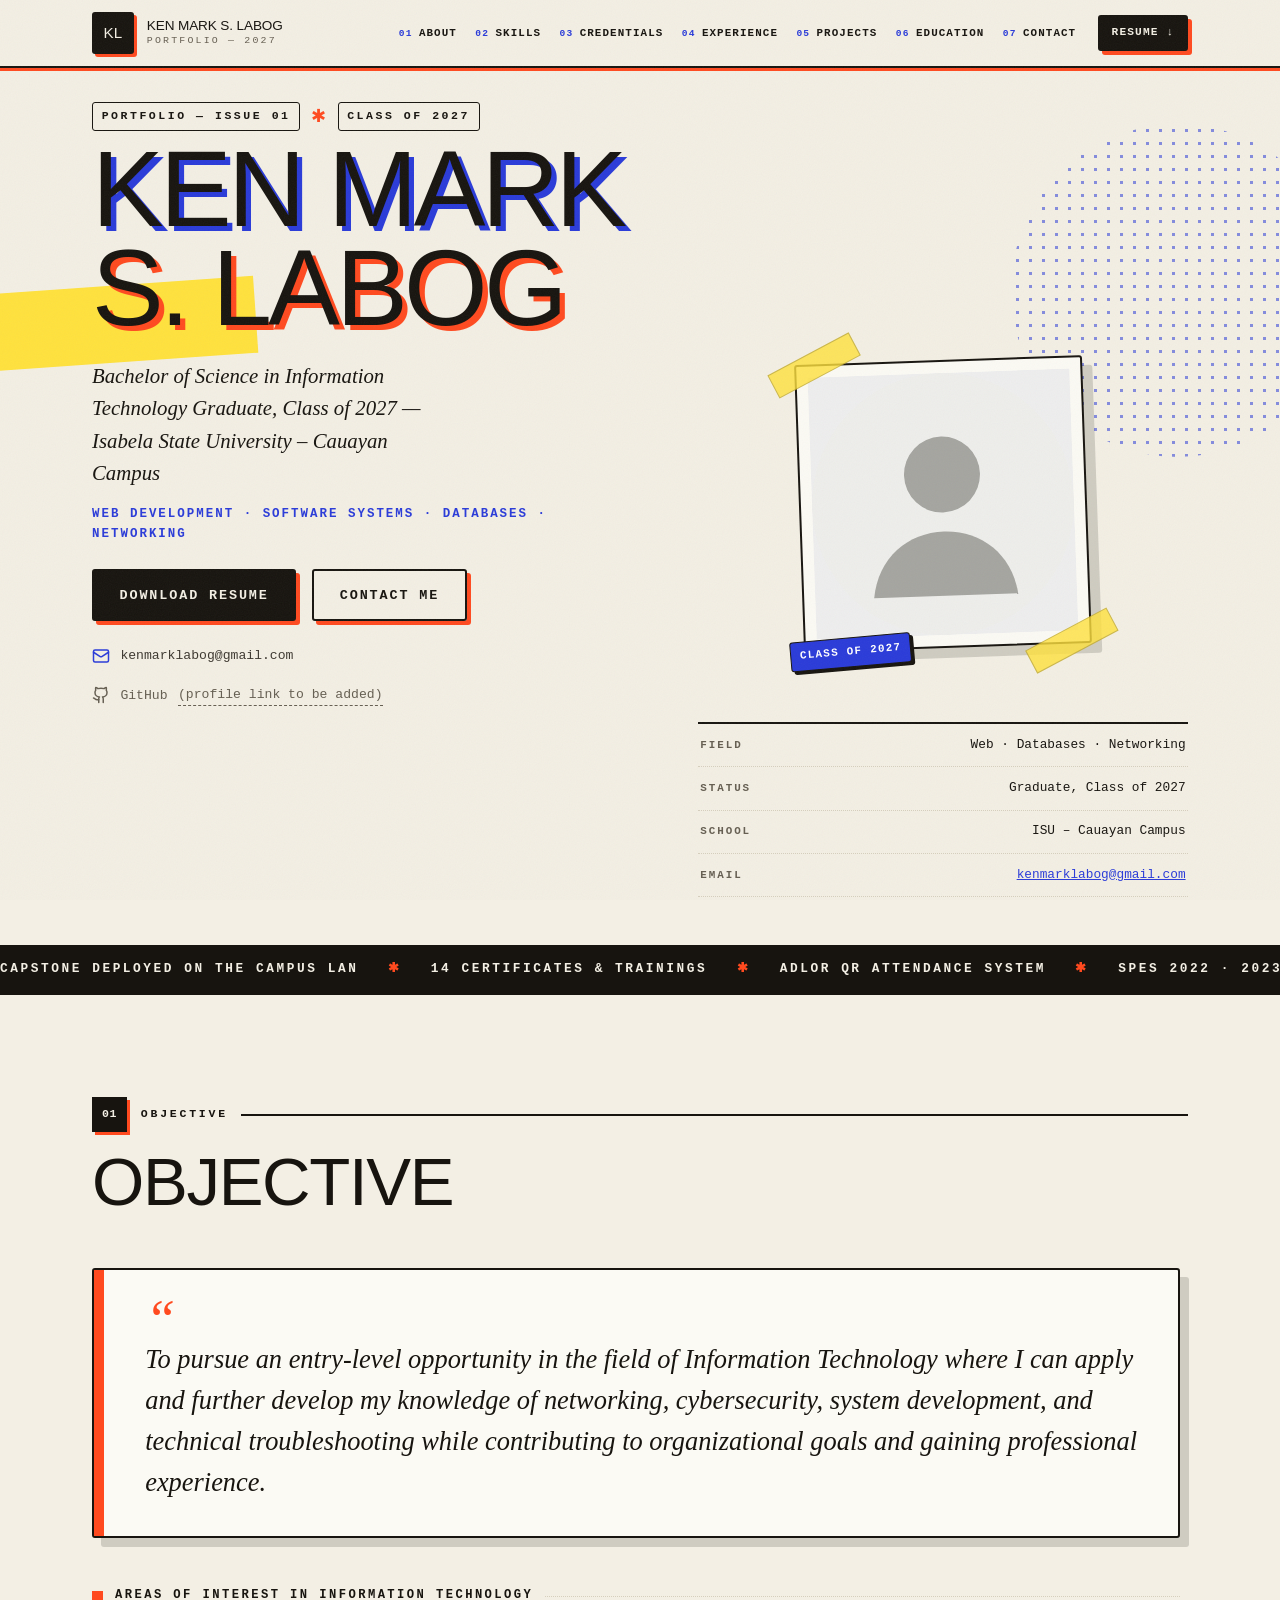
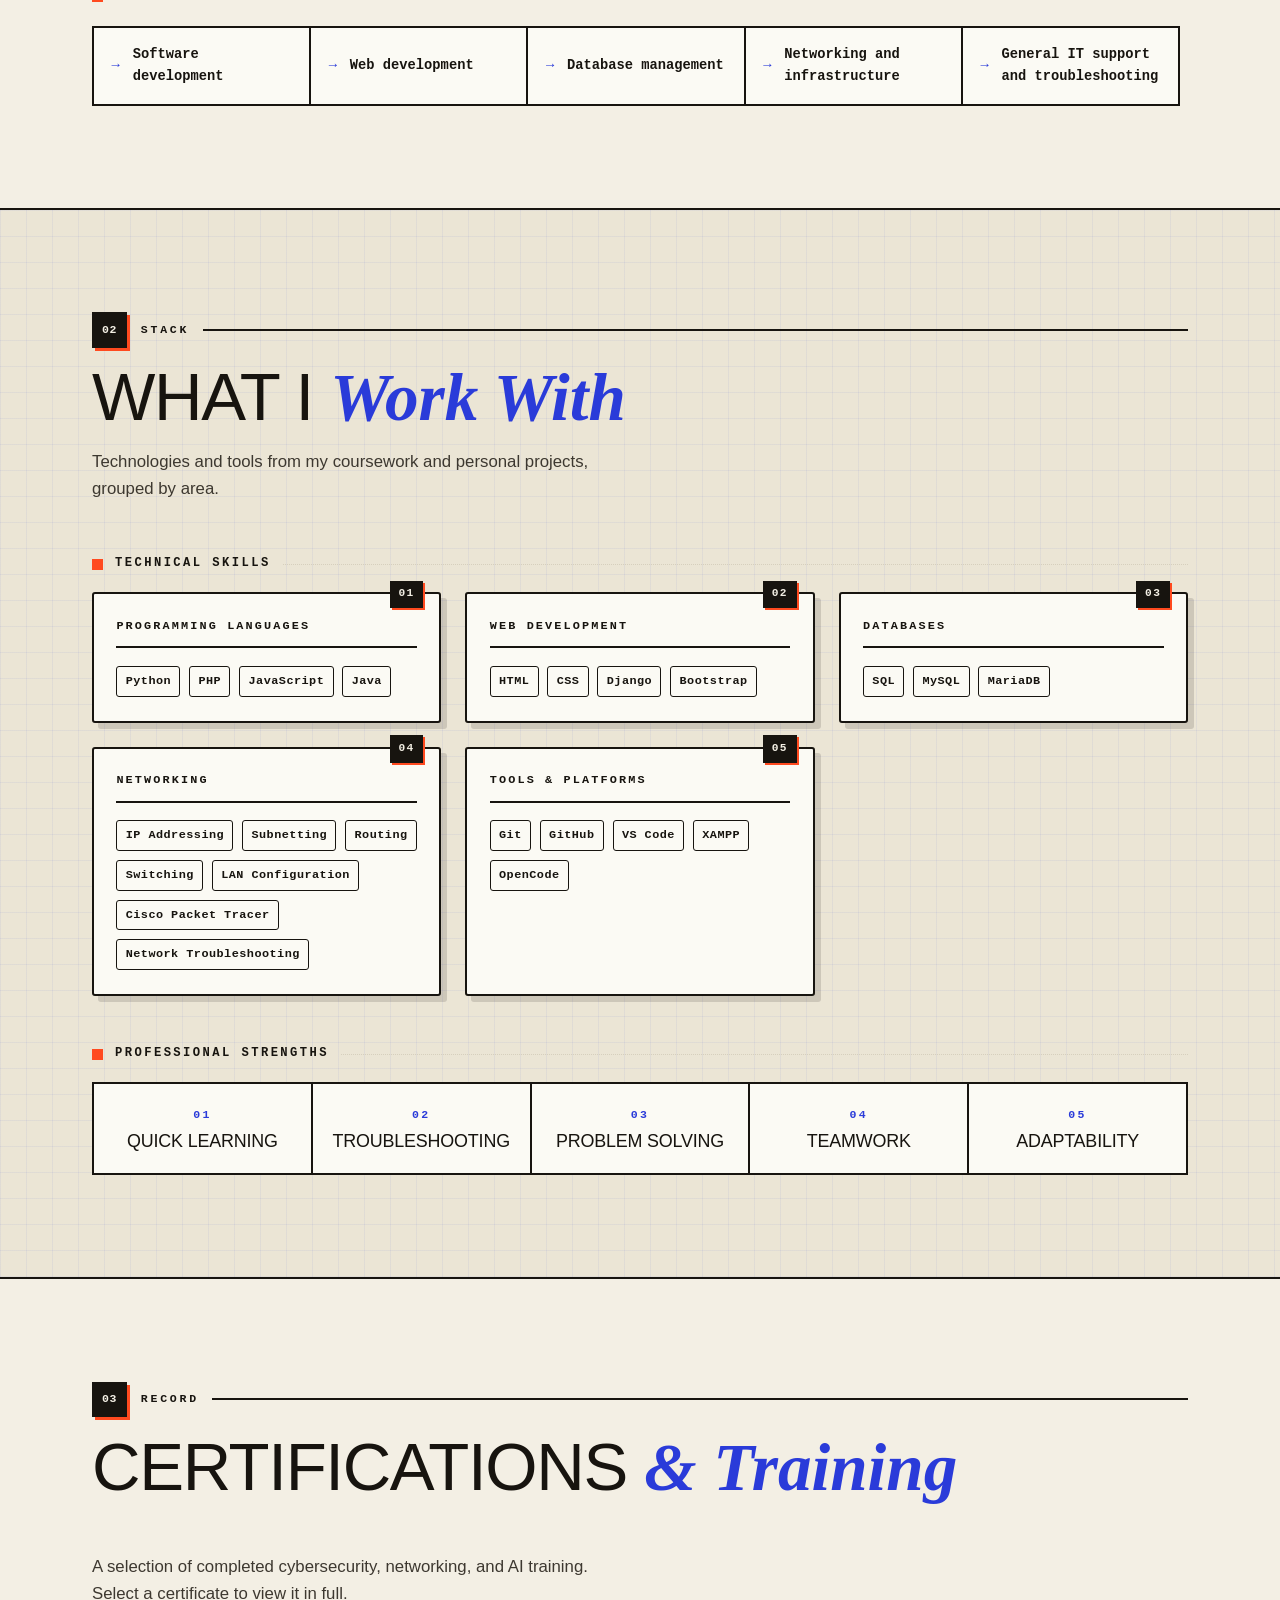
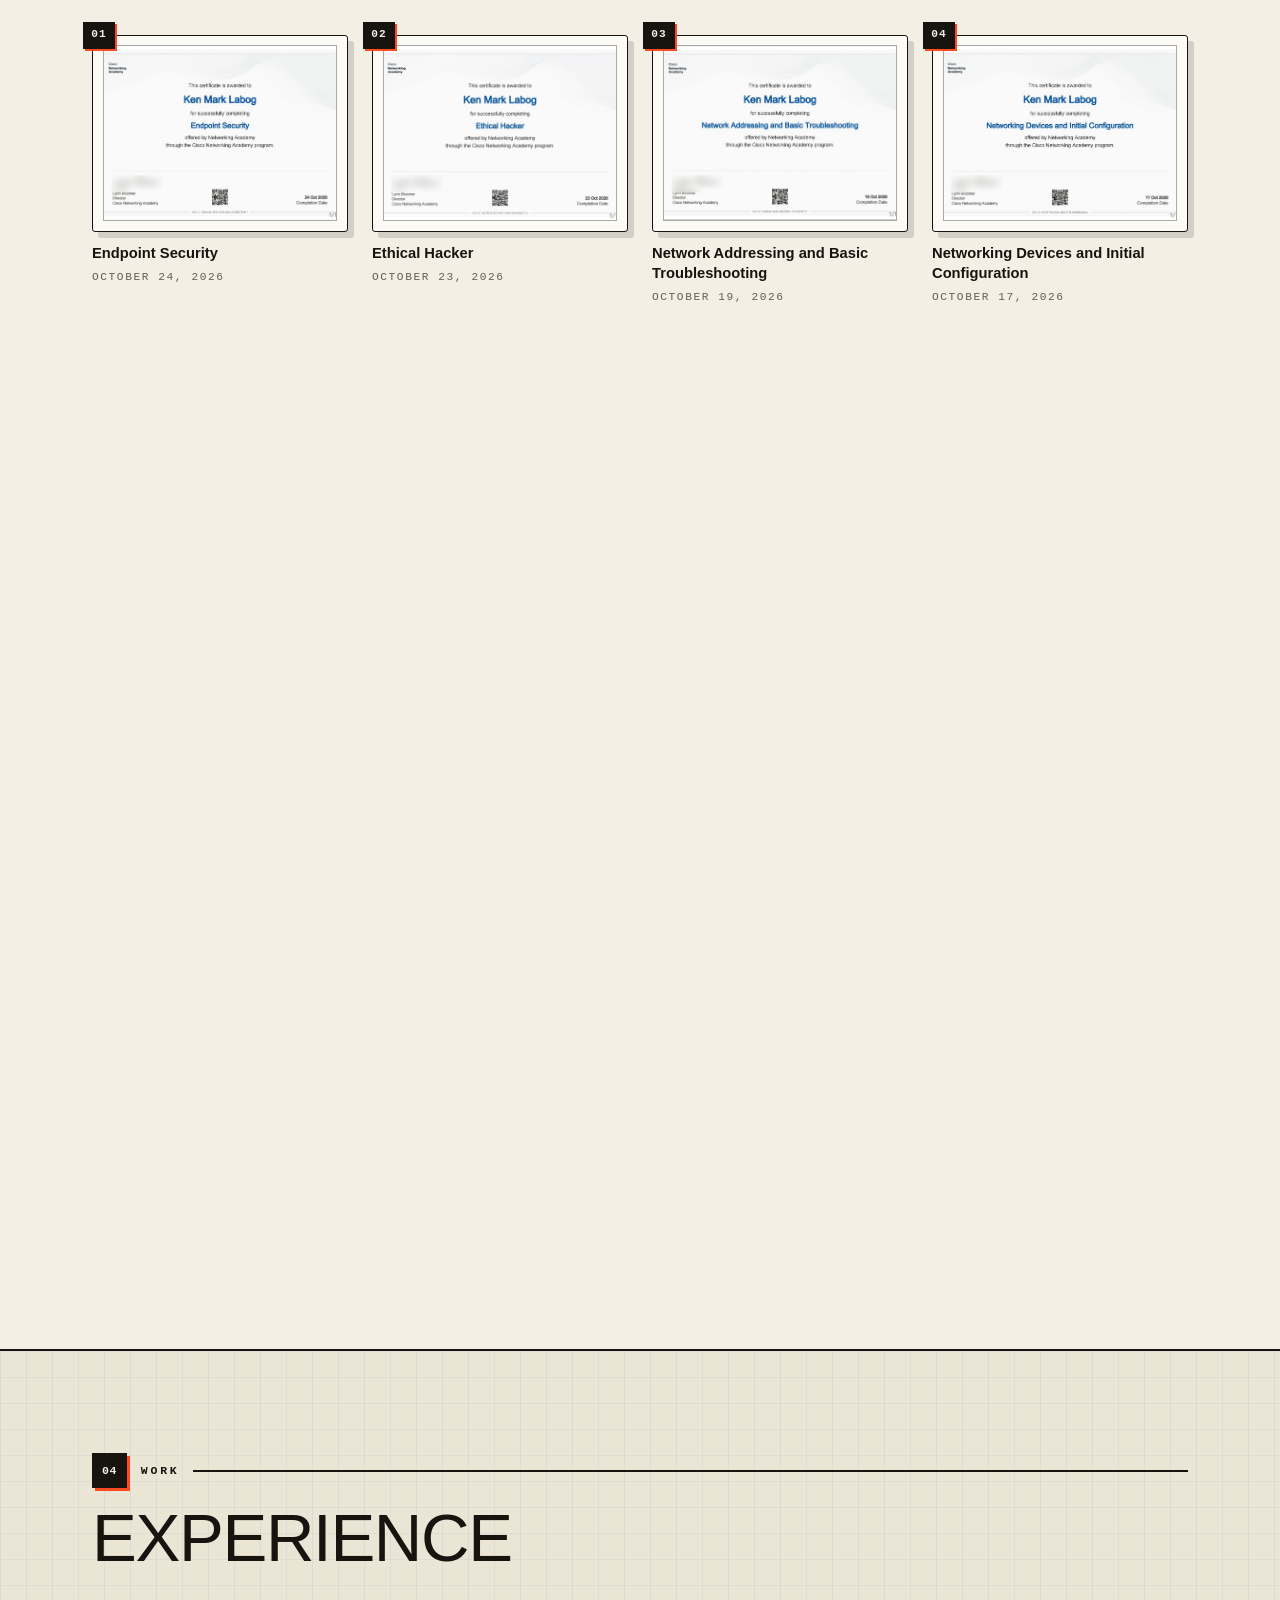
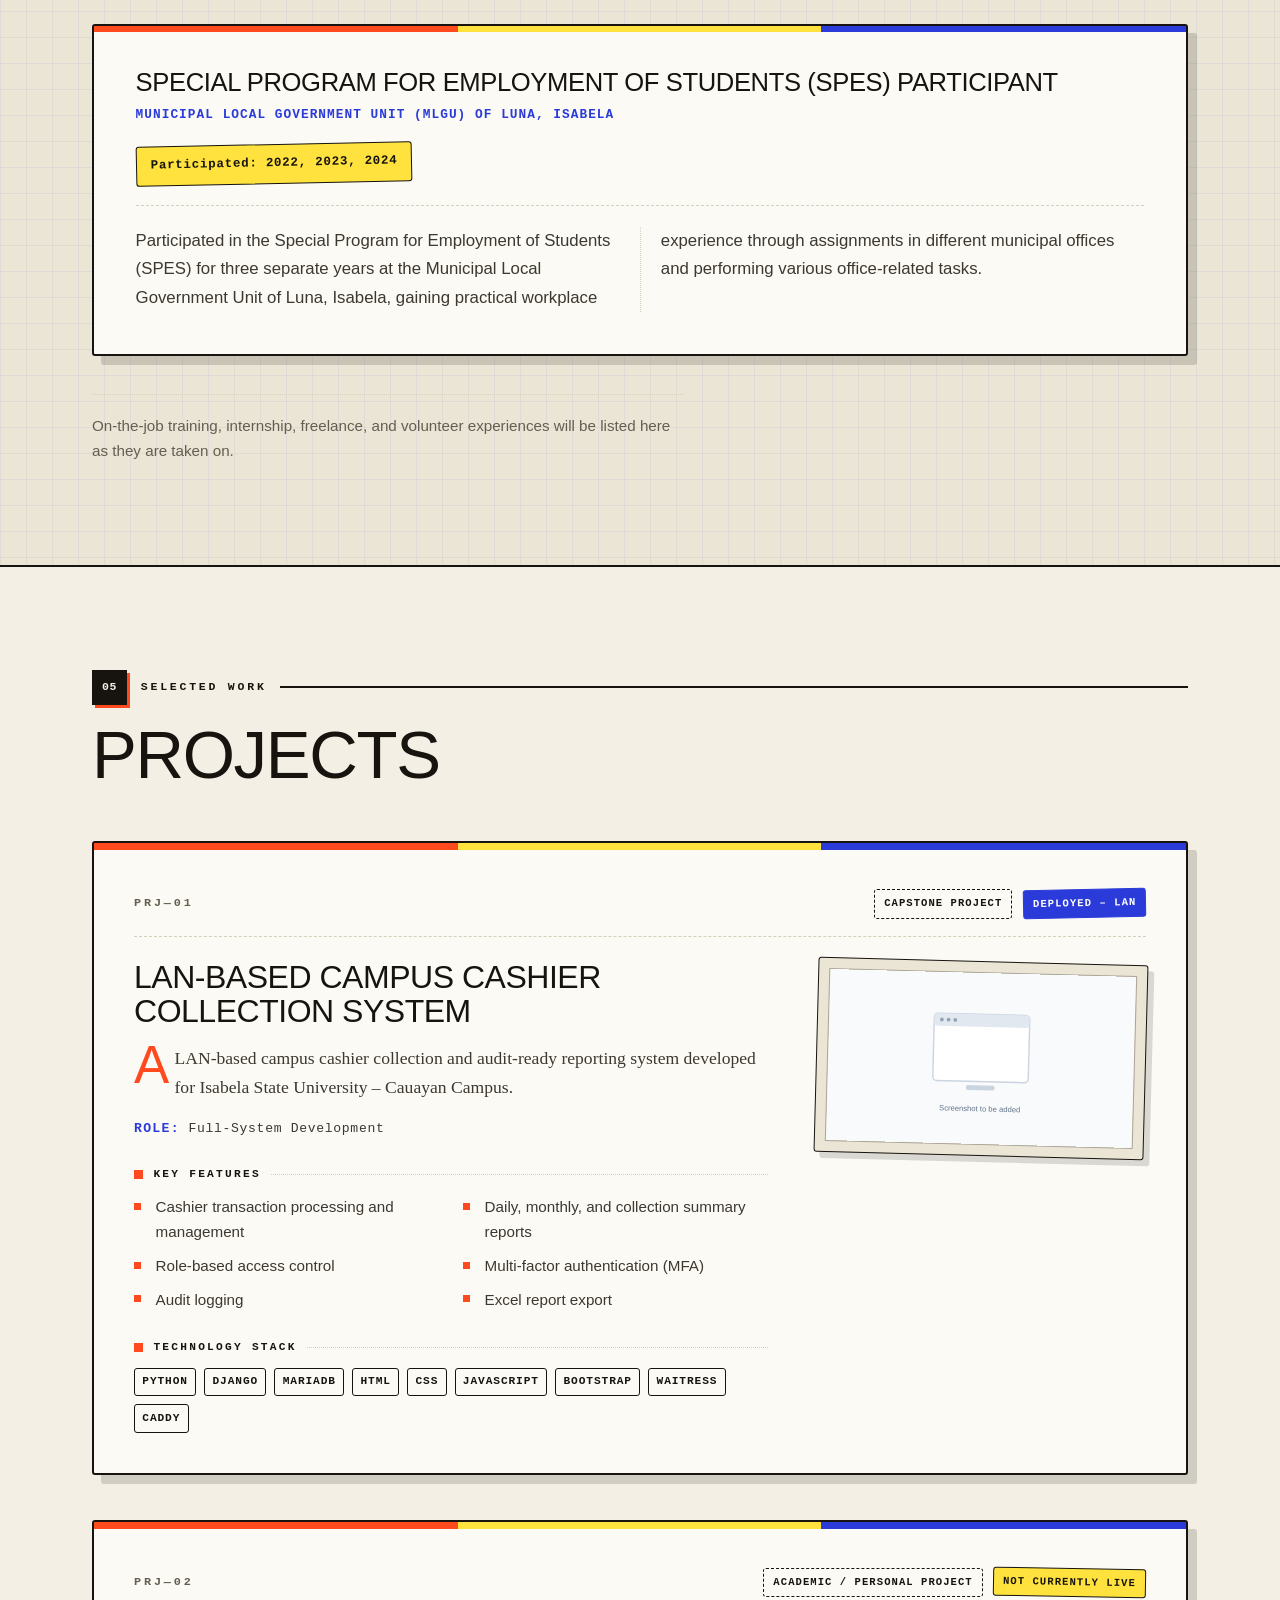
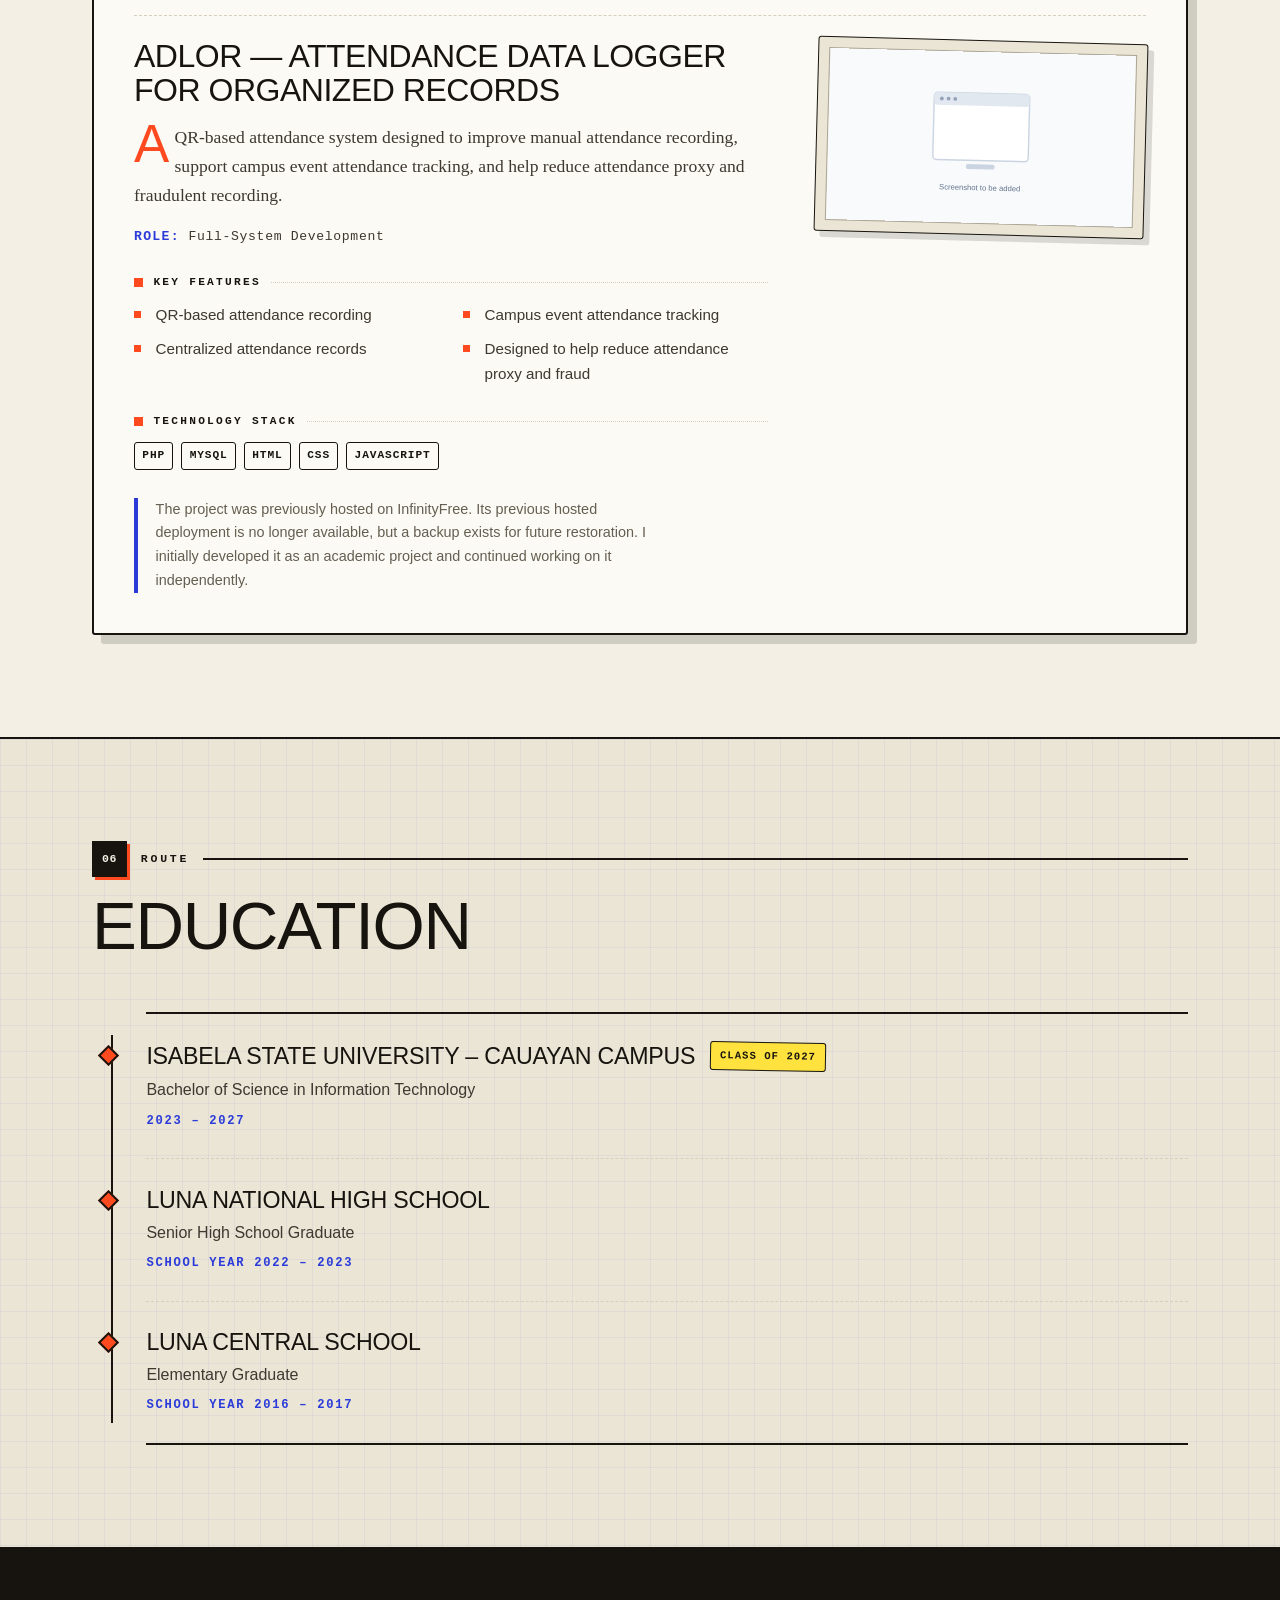
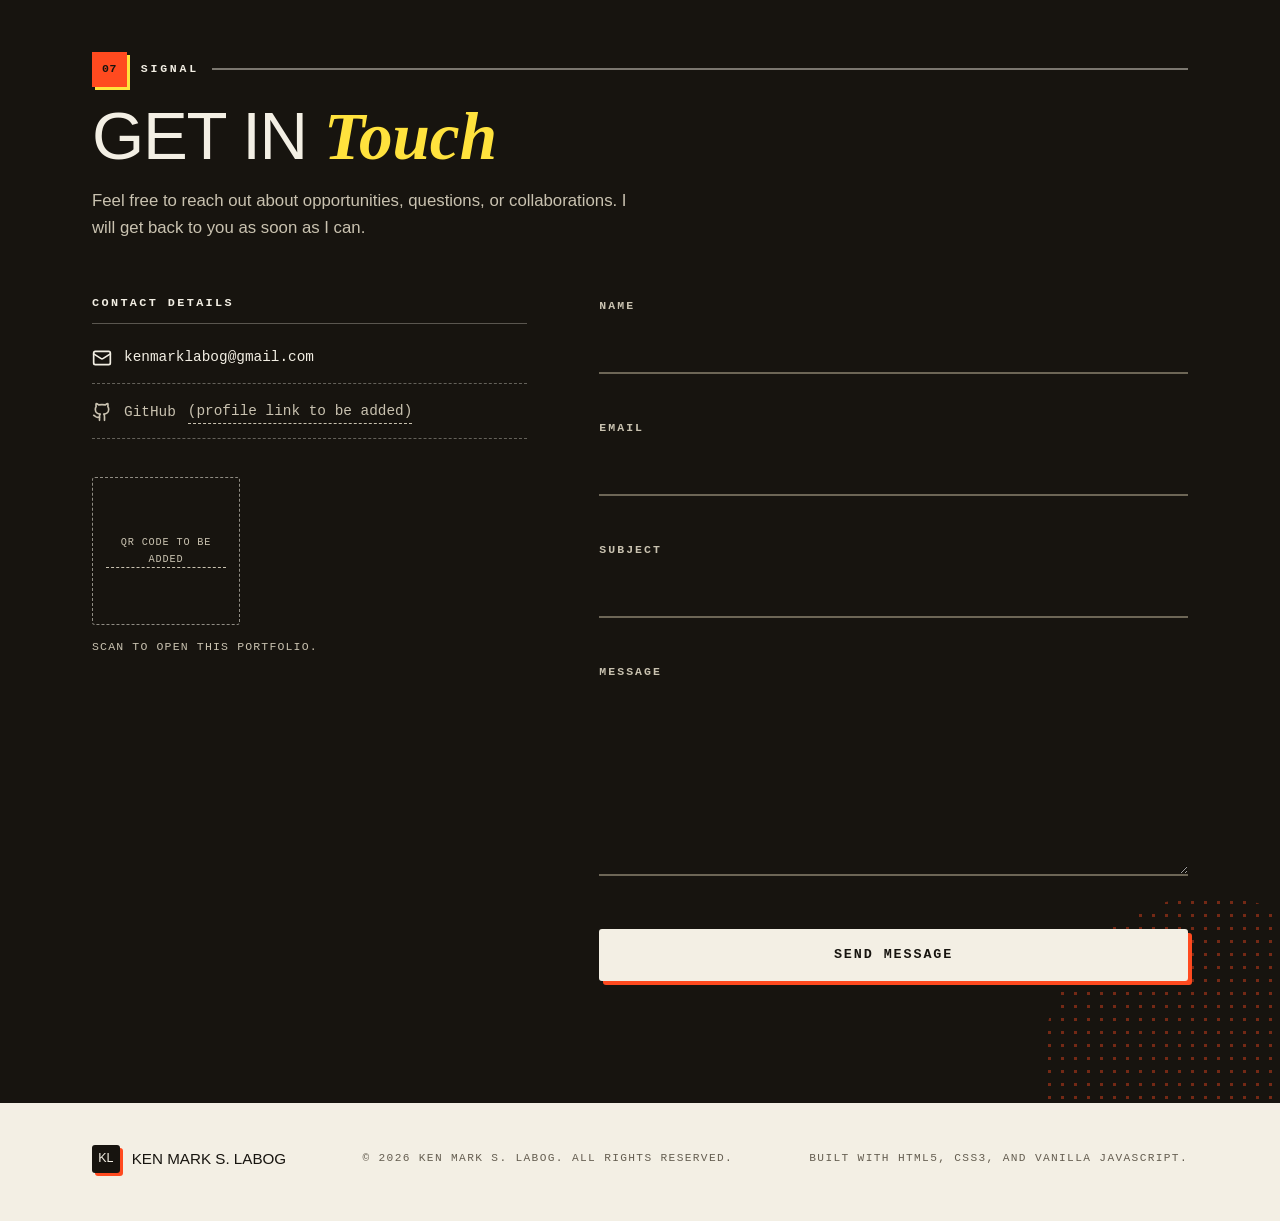
==== index.html @ 0454b352 "feat: build personal portfolio website" ====
<!DOCTYPE html>
<html lang="en">
<head>
  <meta charset="UTF-8">
  <meta name="viewport" content="width=device-width, initial-scale=1.0">
  <meta name="description" content="Portfolio of Ken Mark S. Labog, a Bachelor of Science in Information Technology graduate, Class of 2027, from Isabela State University – Cauayan Campus. Skills and projects in web development, databases, networking.">
  <meta name="theme-color" content="#f3efe4">
  <meta name="author" content="Ken Mark S. Labog">
  <title>Ken Mark S. Labog | Information Technology Graduate, 2027</title>

  <!-- TODO (after deployment): uncomment canonical and set the real public URL -->
  <!-- <link rel="canonical" href="https://YOUR-PORTFOLIO-URL/"> -->

  <!-- Open Graph (og:url / og:image added after the public URL and cover image exist) -->
  <meta property="og:type" content="website">
  <meta property="og:site_name" content="Ken Mark S. Labog Portfolio">
  <meta property="og:title" content="Ken Mark S. Labog | Information Technology Graduate, 2027">
  <meta property="og:description" content="Portfolio of Ken Mark S. Labog, a Bachelor of Science in Information Technology graduate, Class of 2027, from Isabela State University – Cauayan Campus. Skills and projects in web development, databases, networking.">
  <!-- <meta property="og:url" content="https://YOUR-PORTFOLIO-URL/"> -->
  <!-- <meta property="og:image" content="https://YOUR-PORTFOLIO-URL/assets/images/og-cover.png"> -->

  <!-- Twitter / X -->
  <meta name="twitter:card" content="summary">
  <meta name="twitter:title" content="Ken Mark S. Labog | Information Technology Graduate, 2027">
  <meta name="twitter:description" content="Portfolio of Ken Mark S. Labog, a Bachelor of Science in Information Technology graduate, Class of 2027, from Isabela State University – Cauayan Campus. Skills and projects in web development, databases, networking.">
  <!-- <meta name="twitter:image" content="https://YOUR-PORTFOLIO-URL/assets/images/og-cover.png"> -->

  <link rel="icon" href="assets/images/favicon.svg" type="image/svg+xml">
  <link rel="stylesheet" href="assets/css/styles.css">
  <script>document.documentElement.classList.add("js");</script>

  <script type="application/ld+json">
  {
    "@context": "https://schema.org",
    "@type": "Person",
    "name": "Ken Mark S. Labog",
    "jobTitle": "Bachelor of Science in Information Technology Graduate",
    "email": "mailto:kenmarklabog@gmail.com",
    "description": "Information technology graduate with experience across web development, software systems, databases, and networking.",
    "affiliation": {
      "@type": "CollegeOrUniversity",
      "name": "Isabela State University – Cauayan Campus"
    },
    "alumniOf": {
      "@type": "CollegeOrUniversity",
      "name": "Isabela State University – Cauayan Campus"
    },
    "knowsAbout": [
      "Web development",
      "Software systems",
      "Databases",
      "Networking",
      "IT support"
    ]
  }
  </script>
</head>
<body>
  <a class="skip-link" href="#main">Skip to main content</a>

  <!-- Scroll progress (decorative) -->
  <div id="scroll-progress" class="scroll-progress" aria-hidden="true"></div>

  <!-- ============================== MASTHEAD ============================== -->
  <header class="site-header">
    <div class="container nav">
      <a class="nav-brand" href="#home">
        <span class="nav-mark" aria-hidden="true">KL</span>
        <span class="nav-brand-text">
          <span class="nav-brand-name">Ken Mark S. Labog</span>
          <span class="nav-brand-role">Portfolio &mdash; 2027</span>
        </span>
      </a>

      <button class="nav-toggle" type="button" aria-expanded="false" aria-controls="nav-menu" aria-label="Open menu">
        <span class="nav-toggle-bar" aria-hidden="true"></span>
        <span class="nav-toggle-bar" aria-hidden="true"></span>
        <span class="nav-toggle-bar" aria-hidden="true"></span>
      </button>

      <nav id="nav-menu" class="nav-menu" aria-label="Primary">
        <ul class="nav-list">
          <li><a class="nav-link" href="#about"><span class="nav-num" aria-hidden="true">01</span>About</a></li>
          <li><a class="nav-link" href="#skills"><span class="nav-num" aria-hidden="true">02</span>Skills</a></li>
          <li><a class="nav-link" href="#credentials"><span class="nav-num" aria-hidden="true">03</span>Credentials</a></li>
          <li><a class="nav-link" href="#experience"><span class="nav-num" aria-hidden="true">04</span>Experience</a></li>
          <li><a class="nav-link" href="#projects"><span class="nav-num" aria-hidden="true">05</span>Projects</a></li>
          <li><a class="nav-link" href="#education"><span class="nav-num" aria-hidden="true">06</span>Education</a></li>
          <li><a class="nav-link" href="#contact"><span class="nav-num" aria-hidden="true">07</span>Contact</a></li>
        </ul>
        <a class="btn btn--primary nav-cta" href="resume.html">Resume &darr;</a>
      </nav>
    </div>
  </header>

  <main id="main" tabindex="-1">
    <!-- ============================== HERO / COVER ============================== -->
    <section id="home" class="hero" aria-labelledby="hero-title">
      <div class="hero-decor" aria-hidden="true">
        <span class="deco-burst"></span>
        <span class="deco-cross"></span>
        <span class="deco-block"></span>
      </div>

      <div class="container hero-inner">
        <p class="hero-kicker">
          <span class="hero-kicker-tag">Portfolio &mdash; Issue 01</span>
          <span class="hero-kicker-sep" aria-hidden="true">&#10033;</span>
          <span class="hero-kicker-tag">Class of 2027</span>
        </p>

        <div class="hero-grid">
          <h1 id="hero-title" class="hero-title">
            <span class="hero-title-line">Ken Mark</span>
            <span class="hero-title-line hero-title-line--print">S. Labog</span>
          </h1>

          <div class="hero-content">
            <p class="hero-role">
              Bachelor of Science in Information Technology Graduate, Class of 2027
              &mdash; Isabela State University &ndash; Cauayan Campus
            </p>
            <p class="hero-descriptor">Web development &middot; Software systems &middot; Databases &middot; Networking</p>

            <div class="hero-actions">
              <a class="btn btn--primary btn--lg" href="resume.html">Download Resume</a>
              <a class="btn btn--outline btn--lg" href="#contact">Contact Me</a>
            </div>

            <ul class="hero-contact">
              <li>
                <a class="icon-link" href="mailto:kenmarklabog@gmail.com">
                  <svg xmlns="http://www.w3.org/2000/svg" viewBox="0 0 24 24" fill="none" stroke="currentColor" stroke-width="2" stroke-linecap="round" stroke-linejoin="round" aria-hidden="true"><rect x="2" y="4" width="20" height="16" rx="2"/><path d="m22 7-8.97 5.7a1.94 1.94 0 0 1-2.06 0L2 7"/></svg>
                  kenmarklabog@gmail.com
                </a>
              </li>
              <li>
                <span class="icon-link icon-link--pending">
                  <svg xmlns="http://www.w3.org/2000/svg" viewBox="0 0 24 24" fill="none" stroke="currentColor" stroke-width="2" stroke-linecap="round" stroke-linejoin="round" aria-hidden="true"><path d="M15 22v-4a4.8 4.8 0 0 0-1-3.5c3 0 6-2 6-5.5.08-1.25-.27-2.48-1-3.5.28-1.15.28-2.35 0-3.5 0 0-1 0-3 1.5-2.64-.5-5.36-.5-8 0C6 2 5 2 5 2c-.3 1.15-.3 2.35 0 3.5A5.403 5.403 0 0 0 4 9c0 3.5 3 5.5 6 5.5-.39.49-.68 1.05-.85 1.65-.17.6-.22 1.23-.15 1.85v4"/><path d="M9 18c-4.51 2-5-2-7-2"/></svg>
                  GitHub <span class="tbd">(profile link to be added)</span>
                </span>
              </li>
            </ul>
          </div>

          <div class="hero-media">
            <div class="portrait-wrap">
              <span class="portrait-tape portrait-tape--one" aria-hidden="true"></span>
              <span class="portrait-tape portrait-tape--two" aria-hidden="true"></span>
              <div class="portrait-frame">
                <!-- TODO: Replace with a real professional photograph (assets/images/profile/) -->
                <img class="profile-photo"
                     src="assets/images/profile/profile-placeholder.svg"
                     alt="Profile photo placeholder for Ken Mark S. Labog"
                     width="400" height="400">
              </div>
              <span class="portrait-chip">Class of 2027</span>
            </div>
          </div>

          <dl class="spec-table hero-spec">
            <div class="spec-row">
              <dt>Field</dt>
              <dd>Web &middot; Databases &middot; Networking</dd>
            </div>
            <div class="spec-row">
              <dt>Status</dt>
              <dd>Graduate, Class of 2027</dd>
            </div>
            <div class="spec-row">
              <dt>School</dt>
              <dd>ISU &ndash; Cauayan Campus</dd>
            </div>
            <div class="spec-row">
              <dt>Email</dt>
              <dd><a href="mailto:kenmarklabog@gmail.com">kenmarklabog@gmail.com</a></dd>
            </div>
          </dl>
        </div>
      </div>

      <!-- Press ticker (decorative repetition) -->
      <div class="ticker" aria-hidden="true">
        <div class="ticker-track">
          <span class="ticker-run">Capstone deployed on the campus LAN <b>&#10033;</b> 14 certificates &amp; trainings <b>&#10033;</b> ADLOR QR attendance system <b>&#10033;</b> SPES 2022 &middot; 2023 &middot; 2024 <b>&#10033;</b> ISU &mdash; Cauayan Campus <b>&#10033;</b> Class of 2027 <b>&#10033;</b> </span>
          <span class="ticker-run">Capstone deployed on the campus LAN <b>&#10033;</b> 14 certificates &amp; trainings <b>&#10033;</b> ADLOR QR attendance system <b>&#10033;</b> SPES 2022 &middot; 2023 &middot; 2024 <b>&#10033;</b> ISU &mdash; Cauayan Campus <b>&#10033;</b> Class of 2027 <b>&#10033;</b> </span>
        </div>
      </div>
    </section>

    <!-- ============================== 01 OBJECTIVE ============================== -->
    <section id="about" class="section" aria-labelledby="about-title">
      <div class="container">
        <header class="section-head reveal">
          <p class="section-kicker"><span class="section-num" aria-hidden="true">01</span> Objective</p>
          <h2 id="about-title" class="section-title">Objective</h2>
        </header>

        <div class="about-grid">
          <div class="about-content">
            <blockquote class="objective">
              <span class="objective-mark" aria-hidden="true">&ldquo;</span>
              To pursue an entry-level opportunity in the field of Information Technology
              where I can apply and further develop my knowledge of networking,
              cybersecurity, system development, and technical troubleshooting while
              contributing to organizational goals and gaining professional experience.
            </blockquote>

            <h3 class="sub-label">Areas of Interest in Information Technology</h3>
            <ul class="leader-list">
              <li><span class="leader-key">Software development</span></li>
              <li><span class="leader-key">Web development</span></li>
              <li><span class="leader-key">Database management</span></li>
              <li><span class="leader-key">Networking and infrastructure</span></li>
              <li><span class="leader-key">General IT support and troubleshooting</span></li>
            </ul>
          </div>
        </div>
      </div>
    </section>

    <!-- ============================== 02 SKILLS ============================== -->
    <section id="skills" class="section section--grid" aria-labelledby="skills-title">
      <div class="container">
        <header class="section-head reveal">
          <p class="section-kicker"><span class="section-num" aria-hidden="true">02</span> Stack</p>
          <h2 id="skills-title" class="section-title">What I <em>Work With</em></h2>
          <p class="section-desc">Technologies and tools from my coursework and personal projects, grouped by area.</p>
        </header>

        <h3 class="sub-label">Technical Skills</h3>
        <ul class="skill-groups">
          <li class="skill-group reveal">
            <h4>Programming Languages</h4>
            <ul class="chip-list">
              <li class="chip">Python</li>
              <li class="chip">PHP</li>
              <li class="chip">JavaScript</li>
              <li class="chip">Java</li>
            </ul>
          </li>
          <li class="skill-group reveal">
            <h4>Web Development</h4>
            <ul class="chip-list">
              <li class="chip">HTML</li>
              <li class="chip">CSS</li>
              <li class="chip">Django</li>
              <li class="chip">Bootstrap</li>
            </ul>
          </li>
          <li class="skill-group reveal">
            <h4>Databases</h4>
            <ul class="chip-list">
              <li class="chip">SQL</li>
              <li class="chip">MySQL</li>
              <li class="chip">MariaDB</li>
            </ul>
          </li>
          <li class="skill-group reveal">
            <h4>Networking</h4>
            <ul class="chip-list">
              <li class="chip">IP Addressing</li>
              <li class="chip">Subnetting</li>
              <li class="chip">Routing</li>
              <li class="chip">Switching</li>
              <li class="chip">LAN Configuration</li>
              <li class="chip">Cisco Packet Tracer</li>
              <li class="chip">Network Troubleshooting</li>
            </ul>
          </li>
          <li class="skill-group reveal">
            <h4>Tools &amp; Platforms</h4>
            <ul class="chip-list">
              <li class="chip">Git</li>
              <li class="chip">GitHub</li>
              <li class="chip">VS Code</li>
              <li class="chip">XAMPP</li>
              <li class="chip">OpenCode</li>
            </ul>
          </li>
        </ul>

        <h3 class="sub-label">Professional Strengths</h3>
        <ol class="strength-strip">
          <li>Quick learning</li>
          <li>Troubleshooting</li>
          <li>Problem solving</li>
          <li>Teamwork</li>
          <li>Adaptability</li>
        </ol>
      </div>
    </section>

    <!-- ============================== 03 CREDENTIALS ============================== -->
    <section id="credentials" class="section" aria-labelledby="credentials-title">
      <div class="container">
        <header class="section-head reveal">
          <p class="section-kicker"><span class="section-num" aria-hidden="true">03</span> Record</p>
          <h2 id="credentials-title" class="section-title">Certifications <em>&amp; Training</em></h2>
        </header>

        <p class="section-desc reveal">A selection of completed cybersecurity, networking, and AI training. Select a certificate to view it in full.</p>

        <div class="certificate-gallery" role="group" aria-label="Certificate gallery, newest to oldest">
          <article class="certificate-card reveal"><button class="certificate-preview" type="button" data-certificate-index="0" aria-label="View Endpoint Security certificate, issued October 24, 2026"><img src="assets/images/certificates/blurred/9_Endpoint Security.jpg" alt="Endpoint Security certificate" loading="lazy"></button><div class="certificate-details"><h3>Endpoint Security</h3><time datetime="2026-10-24">October 24, 2026</time></div></article>
          <article class="certificate-card reveal"><button class="certificate-preview" type="button" data-certificate-index="1" aria-label="View Ethical Hacker certificate, issued October 23, 2026"><img src="assets/images/certificates/blurred/8_Ethical Hacker.jpg" alt="Ethical Hacker certificate" loading="lazy"></button><div class="certificate-details"><h3>Ethical Hacker</h3><time datetime="2026-10-23">October 23, 2026</time></div></article>
          <article class="certificate-card reveal"><button class="certificate-preview" type="button" data-certificate-index="2" aria-label="View Network Addressing and Basic Troubleshooting certificate, issued October 19, 2026"><img src="assets/images/certificates/blurred/7_Network Addressing and Basic Troubleshooting.jpg" alt="Network Addressing and Basic Troubleshooting certificate" loading="lazy"></button><div class="certificate-details"><h3>Network Addressing and Basic Troubleshooting</h3><time datetime="2026-10-19">October 19, 2026</time></div></article>
          <article class="certificate-card reveal"><button class="certificate-preview" type="button" data-certificate-index="3" aria-label="View Networking Devices and Initial Configuration certificate, issued October 17, 2026"><img src="assets/images/certificates/blurred/6_Networking Devices and Initial Configuration.jpg" alt="Networking Devices and Initial Configuration certificate" loading="lazy"></button><div class="certificate-details"><h3>Networking Devices and Initial Configuration</h3><time datetime="2026-10-17">October 17, 2026</time></div></article>
          <article class="certificate-card reveal"><button class="certificate-preview" type="button" data-certificate-index="4" aria-label="View Network Defense certificate, issued October 16, 2026"><img src="assets/images/certificates/blurred/5_Network Defense.jpg" alt="Network Defense certificate" loading="lazy"></button><div class="certificate-details"><h3>Network Defense</h3><time datetime="2026-10-16">October 16, 2026</time></div></article>
          <article class="certificate-card reveal"><button class="certificate-preview" type="button" data-certificate-index="5" aria-label="View SPUP OU Cyber Security certificate, issued October 13, 2026"><img src="assets/images/certificates/blurred/SPUP OU Cyber Security.jpg" alt="SPUP OU Cyber Security certificate" loading="lazy"></button><div class="certificate-details"><h3>SPUP OU Cyber Security</h3><time datetime="2026-10-13">October 13, 2026</time></div></article>
          <article class="certificate-card reveal"><button class="certificate-preview" type="button" data-certificate-index="6" aria-label="View Networking Basics certificate, issued October 13, 2026"><img src="assets/images/certificates/blurred/3_Networking Basics.jpg" alt="Networking Basics certificate" loading="lazy"></button><div class="certificate-details"><h3>Networking Basics</h3><time datetime="2026-10-13">October 13, 2026</time></div></article>
          <article class="certificate-card reveal"><button class="certificate-preview" type="button" data-certificate-index="7" aria-label="View Network Support and Security certificate, issued October 13, 2026"><img src="assets/images/certificates/blurred/4_Network Support and Security.jpg" alt="Network Support and Security certificate" loading="lazy"></button><div class="certificate-details"><h3>Network Support and Security</h3><time datetime="2026-10-13">October 13, 2026</time></div></article>
          <article class="certificate-card reveal"><button class="certificate-preview" type="button" data-certificate-index="8" aria-label="View Microsoft Artificial Intelligence Course: Azure AI Fundamentals certificate, issued September 6, 2026"><img src="assets/images/certificates/blurred/Microsoft Artificial Intelligence Course Azure Al .jpg" alt="Microsoft Artificial Intelligence Course: Azure AI Fundamentals certificate" loading="lazy"></button><div class="certificate-details"><h3>Microsoft Artificial Intelligence Course: Azure AI Fundamentals</h3><time datetime="2026-09-06">September 6, 2026</time></div></article>
          <article class="certificate-card reveal"><button class="certificate-preview" type="button" data-certificate-index="9" aria-label="View Microsoft Cybersecurity Course: Security, Compliance, and Identity Fundamentals certificate, issued August 25, 2026"><img src="assets/images/certificates/blurred/MicrosoftCybersecurityCourseSecurityCompliance.jpg" alt="Microsoft Cybersecurity Course: Security, Compliance, and Identity Fundamentals certificate" loading="lazy"></button><div class="certificate-details"><h3>Microsoft Cybersecurity Course: Security, Compliance, and Identity Fundamentals</h3><time datetime="2026-08-25">August 25, 2026</time></div></article>
          <article class="certificate-card reveal"><button class="certificate-preview" type="button" data-certificate-index="10" aria-label="View AI Security Summit 2026: CxO Trust certificate, issued August 19, 2026"><img src="assets/images/certificates/blurred/Al Security Summit 2026 CxO Trust.jpg" alt="AI Security Summit 2026: CxO Trust certificate" loading="lazy"></button><div class="certificate-details"><h3>AI Security Summit 2026: CxO Trust</h3><time datetime="2026-08-19">August 19, 2026</time></div></article>
          <article class="certificate-card reveal"><button class="certificate-preview" type="button" data-certificate-index="11" aria-label="View Cyber Threat Management certificate, issued January 30, 2026"><img src="assets/images/certificates/blurred/1_Cyber_Threat_Management.jpg" alt="Cyber Threat Management certificate" loading="lazy"></button><div class="certificate-details"><h3>Cyber Threat Management</h3><time datetime="2026-01-30">January 30, 2026</time></div></article>
          <article class="certificate-card reveal"><button class="certificate-preview" type="button" data-certificate-index="12" aria-label="View Introduction to Cybersecurity certificate, issued January 30, 2026"><img src="assets/images/certificates/blurred/2_Introduction to Cybersecurity.jpg" alt="Introduction to Cybersecurity certificate" loading="lazy"></button><div class="certificate-details"><h3>Introduction to Cybersecurity</h3><time datetime="2026-01-30">January 30, 2026</time></div></article>
          <article class="certificate-card reveal"><button class="certificate-preview" type="button" data-certificate-index="13" aria-label="View Gamified Intelligent Cyber Aptitude and Skills Training (GICAST) certificate, issued May 20, 2025"><img src="assets/images/certificates/blurred/Gamified Intelligent Cyber Aptitude and Skills__Tr.jpg" alt="Gamified Intelligent Cyber Aptitude and Skills Training (GICAST) certificate" loading="lazy"></button><div class="certificate-details"><h3>Gamified Intelligent Cyber Aptitude and Skills Training (GICAST)</h3><time datetime="2025-05-20">May 20, 2025</time></div></article>
        </div>
      </div>
    </section>

    <!-- ============================== 04 EXPERIENCE ============================== -->
    <section id="experience" class="section section--grid" aria-labelledby="experience-title">
      <div class="container">
        <header class="section-head reveal">
          <p class="section-kicker"><span class="section-num" aria-hidden="true">04</span> Work</p>
          <h2 id="experience-title" class="section-title">Experience</h2>
        </header>

        <article class="experience-item reveal">
          <div class="experience-header">
            <div>
              <h3 class="experience-role">Special Program for Employment of Students (SPES) Participant</h3>
              <p class="experience-org">Municipal Local Government Unit (MLGU) of Luna, Isabela</p>
            </div>
            <p class="experience-dates">Participated: 2022, 2023, 2024</p>
          </div>
          <p class="experience-summary">
            Participated in the Special Program for Employment of Students (SPES) for three separate years at the Municipal Local Government Unit of Luna, Isabela, gaining practical workplace experience through assignments in different municipal offices and performing various office-related tasks.
          </p>
        </article>

        <p class="section-note text-muted">
          On-the-job training, internship, freelance, and volunteer experiences will be listed here as they are taken on.
        </p>
      </div>
    </section>

    <!-- ============================== 05 PROJECTS ============================== -->
    <section id="projects" class="section" aria-labelledby="projects-title">
      <div class="container">
        <header class="section-head reveal">
          <p class="section-kicker"><span class="section-num" aria-hidden="true">05</span> Selected Work</p>
          <h2 id="projects-title" class="section-title">Projects</h2>
        </header>

        <div class="projects-list">
          <article class="project reveal">
            <div class="project-rail">
              <span class="project-index" aria-hidden="true">PRJ&mdash;01</span>
              <div class="badge-group">
                <span class="badge badge--neutral"><span class="visually-hidden">Project type: </span>CAPSTONE PROJECT</span>
                <span class="badge badge--success"><span class="visually-hidden">Status: </span>DEPLOYED &ndash; LAN</span>
              </div>
            </div>
            <div class="project-main">
              <h3 class="project-title">LAN-Based Campus Cashier Collection System</h3>
              <p class="project-purpose">
                A LAN-based campus cashier collection and audit-ready reporting system
                developed for Isabela State University &ndash; Cauayan Campus.
              </p>
              <p class="project-role"><strong>Role:</strong> Full-System Development</p>

              <h4 class="project-subhead">Key Features</h4>
              <ul class="feature-list">
                <li>Cashier transaction processing and management</li>
                <li>Daily, monthly, and collection summary reports</li>
                <li>Role-based access control</li>
                <li>Multi-factor authentication (MFA)</li>
                <li>Audit logging</li>
                <li>Excel report export</li>
              </ul>

              <h4 class="project-subhead">Technology Stack</h4>
              <ul class="tag-list">
                <li class="tag">Python</li>
                <li class="tag">Django</li>
                <li class="tag">MariaDB</li>
                <li class="tag">HTML</li>
                <li class="tag">CSS</li>
                <li class="tag">JavaScript</li>
                <li class="tag">Bootstrap</li>
                <li class="tag">Waitress</li>
                <li class="tag">Caddy</li>
              </ul>
            </div>
            <figure class="project-thumb">
              <!-- TODO: Replace with a real screenshot (assets/images/projects/campus-cashier/) -->
              <img src="assets/images/projects/campus-cashier/placeholder.svg"
                   alt="Placeholder for a screenshot of the campus cashier system"
                   width="640" height="360" loading="lazy">
            </figure>
          </article>

          <article class="project reveal">
            <div class="project-rail">
              <span class="project-index" aria-hidden="true">PRJ&mdash;02</span>
              <div class="badge-group">
                <span class="badge badge--neutral"><span class="visually-hidden">Project type: </span>ACADEMIC / PERSONAL PROJECT</span>
                <span class="badge badge--warning"><span class="visually-hidden">Status: </span>NOT CURRENTLY LIVE</span>
              </div>
            </div>
            <div class="project-main">
              <h3 class="project-title">ADLOR &mdash; Attendance Data Logger for Organized Records</h3>
              <p class="project-purpose">
                A QR-based attendance system designed to improve manual attendance recording,
                support campus event attendance tracking, and help reduce attendance proxy
                and fraudulent recording.
              </p>
              <p class="project-role"><strong>Role:</strong> Full-System Development</p>

              <h4 class="project-subhead">Key Features</h4>
              <ul class="feature-list">
                <li>QR-based attendance recording</li>
                <li>Campus event attendance tracking</li>
                <li>Centralized attendance records</li>
                <li>Designed to help reduce attendance proxy and fraud</li>
              </ul>

              <h4 class="project-subhead">Technology Stack</h4>
              <ul class="tag-list">
                <li class="tag">PHP</li>
                <li class="tag">MySQL</li>
                <li class="tag">HTML</li>
                <li class="tag">CSS</li>
                <li class="tag">JavaScript</li>
              </ul>

              <p class="project-status-note text-muted">
                The project was previously hosted on InfinityFree. Its previous hosted
                deployment is no longer available, but a backup exists for future
                restoration. I initially developed it as an academic project and continued
                working on it independently.
              </p>
            </div>
            <figure class="project-thumb">
              <!-- TODO: Replace with a real screenshot (assets/images/projects/adlor/) -->
              <img src="assets/images/projects/adlor/placeholder.svg"
                   alt="Placeholder for a screenshot of the ADLOR attendance system"
                   width="640" height="360" loading="lazy">
            </figure>
          </article>
        </div>
      </div>
    </section>

    <!-- ============================== 06 EDUCATION ============================== -->
    <section id="education" class="section section--grid" aria-labelledby="education-title">
      <div class="container">
        <header class="section-head reveal">
          <p class="section-kicker"><span class="section-num" aria-hidden="true">06</span> Route</p>
          <h2 id="education-title" class="section-title">Education</h2>
        </header>

        <ol class="edu-list">
          <li class="edu-item reveal">
            <div class="edu-header">
              <h3 class="edu-school">Isabela State University &ndash; Cauayan Campus</h3>
              <span class="badge badge--warning">Class of 2027</span>
            </div>
            <p class="edu-degree">Bachelor of Science in Information Technology</p>
            <p class="edu-dates text-muted">2023 &ndash; 2027</p>
          </li>
          <li class="edu-item reveal">
            <h3 class="edu-school">Luna National High School</h3>
            <p class="edu-degree">Senior High School Graduate</p>
            <p class="edu-dates text-muted">School year 2022 &ndash; 2023</p>
          </li>
          <li class="edu-item reveal">
            <h3 class="edu-school">Luna Central School</h3>
            <p class="edu-degree">Elementary Graduate</p>
            <p class="edu-dates text-muted">School year 2016 &ndash; 2017</p>
          </li>
        </ol>
      </div>
    </section>

    <!-- ============================== 07 CONTACT ============================== -->
    <section id="contact" class="section section--ink" aria-labelledby="contact-title">
      <div class="contact-decor" aria-hidden="true">
        <span class="deco-burst deco-burst--contact"></span>
      </div>
      <div class="container">
        <header class="section-head reveal">
          <p class="section-kicker"><span class="section-num" aria-hidden="true">07</span> Signal</p>
          <h2 id="contact-title" class="section-title">Get In <em>Touch</em></h2>
          <p class="section-desc">
            Feel free to reach out about opportunities, questions, or collaborations.
            I will get back to you as soon as I can.
          </p>
        </header>

        <div class="contact-grid">
          <div class="contact-info">
            <h3 class="contact-subtitle">Contact Details</h3>
            <ul class="contact-list">
              <li>
                <a class="contact-link" href="mailto:kenmarklabog@gmail.com">
                  <svg xmlns="http://www.w3.org/2000/svg" viewBox="0 0 24 24" fill="none" stroke="currentColor" stroke-width="2" stroke-linecap="round" stroke-linejoin="round" aria-hidden="true"><rect x="2" y="4" width="20" height="16" rx="2"/><path d="m22 7-8.97 5.7a1.94 1.94 0 0 1-2.06 0L2 7"/></svg>
                  kenmarklabog@gmail.com
                </a>
              </li>
              <li>
                <span class="contact-link contact-link--pending">
                  <svg xmlns="http://www.w3.org/2000/svg" viewBox="0 0 24 24" fill="none" stroke="currentColor" stroke-width="2" stroke-linecap="round" stroke-linejoin="round" aria-hidden="true"><path d="M15 22v-4a4.8 4.8 0 0 0-1-3.5c3 0 6-2 6-5.5.08-1.25-.27-2.48-1-3.5.28-1.15.28-2.35 0-3.5 0 0-1 0-3 1.5-2.64-.5-5.36-.5-8 0C6 2 5 2 5 2c-.3 1.15-.3 2.35 0 3.5A5.403 5.403 0 0 0 4 9c0 3.5 3 5.5 6 5.5-.39.49-.68 1.05-.85 1.65-.17.6-.22 1.23-.15 1.85v4"/><path d="M9 18c-4.51 2-5-2-7-2"/></svg>
                  GitHub <span class="tbd">(profile link to be added)</span>
                </span>
              </li>
            </ul>

            <!-- QR code: generate a static image once a confirmed public URL exists
                 (custom domain after purchase, or GitHub Pages URL).
                 Do not point the QR at localhost or an invented URL.
                 See README "QR code" notes. Target file: assets/images/qr-portfolio.png -->
            <div class="qr-block">
              <div class="qr-placeholder" role="img" aria-label="QR code for this portfolio, to be added">
                <span class="tbd">QR code to be added</span>
              </div>
              <p class="qr-note">Scan to open this portfolio.</p>
            </div>
          </div>

          <!-- Submission is handled by JavaScript (mailto compose) -->
          <noscript>
            <p class="form-status">
              The contact form needs JavaScript. Please email me directly at
              <a href="mailto:kenmarklabog@gmail.com">kenmarklabog@gmail.com</a>.
            </p>
          </noscript>
          <form class="contact-form" action="#" method="post" novalidate>
            <div class="form-field">
              <label for="contact-name">Name</label>
              <input id="contact-name" name="name" type="text" autocomplete="name" required aria-describedby="contact-name-error">
              <span class="field-error" id="contact-name-error"></span>
            </div>

            <div class="form-field">
              <label for="contact-email">Email</label>
              <input id="contact-email" name="email" type="email" autocomplete="email" required aria-describedby="contact-email-error">
              <span class="field-error" id="contact-email-error"></span>
            </div>

            <div class="form-field">
              <label for="contact-subject">Subject</label>
              <input id="contact-subject" name="subject" type="text" required aria-describedby="contact-subject-error">
              <span class="field-error" id="contact-subject-error"></span>
            </div>

            <div class="form-field">
              <label for="contact-message">Message</label>
              <textarea id="contact-message" name="message" rows="6" required aria-describedby="contact-message-error"></textarea>
              <span class="field-error" id="contact-message-error"></span>
            </div>

            <button class="btn btn--paper btn--lg btn--block" type="submit">Send Message</button>
            <p id="form-status" class="form-status" role="status" aria-live="polite"></p>
          </form>
        </div>
      </div>
    </section>
  </main>

  <div id="certificate-modal" class="certificate-modal" role="dialog" aria-modal="true" aria-labelledby="certificate-modal-title" aria-describedby="certificate-modal-date" hidden>
    <div class="certificate-modal__content" role="document">
      <button class="certificate-modal__close" type="button" aria-label="Close certificate preview">&times;</button>
      <button class="certificate-modal__nav certificate-modal__nav--previous" type="button" aria-label="Previous certificate">&#8592;<span>Previous</span></button>
      <figure class="certificate-modal__figure">
        <img id="certificate-modal-image" src="[data-uri]" alt="">
        <figcaption><h2 id="certificate-modal-title">Certificate preview</h2><p id="certificate-modal-date"></p></figcaption>
      </figure>
      <button class="certificate-modal__nav certificate-modal__nav--next" type="button" aria-label="Next certificate"><span>Next</span>&#8594;</button>
    </div>
  </div>

  <button id="back-to-top" class="back-to-top" type="button" aria-label="Back to top" hidden>
    <svg xmlns="http://www.w3.org/2000/svg" viewBox="0 0 24 24" fill="none" stroke="currentColor" stroke-width="2" stroke-linecap="round" stroke-linejoin="round" aria-hidden="true"><path d="m18 15-6-6-6 6"/></svg>
  </button>

  <!-- ============================== FOOTER / COLOPHON ============================== -->
  <footer class="site-footer">
    <div class="container footer-inner">
      <p class="footer-name"><span class="footer-mark" aria-hidden="true">KL</span>Ken Mark S. Labog</p>
      <p class="footer-copy">
        &copy; <span id="current-year">2026</span> Ken Mark S. Labog. All rights reserved.
      </p>
      <p class="footer-note">Built with HTML5, CSS3, and vanilla JavaScript.</p>
    </div>
  </footer>

  <script src="assets/js/main.js" defer></script>
</body>
</html>
---- assets/css/styles.css ----
/* ==========================================================================
   PRESS RUN — portfolio stylesheet for Ken Mark S. Labog
   Concept: a risograph-printed broadsheet.
   Newsprint paper, two spot inks (vermilion + ultramarine), highlighter
   yellow, black hairline rules, typewriter captions, misregistered display
   type, rubber-stamp badges.

   Contents
     01. Tokens & base          08. Experience
     02. Utilities              09. Projects
     03. Buttons / badges       10. Education
     04. Masthead / nav         11. Contact (ink band)
     05. Hero / cover + ticker  12. Modal, footer, utilities
     06. Section scaffolding    13. Resume + print
     07. Objective / skills     14. Responsive + reduced motion
   ========================================================================== */

/* 01. TOKENS & BASE
   -------------------------------------------------------------------------- */
:root {
  /* Paper & ink */
  --paper: #f3efe4;
  --paper-2: #ebe5d5;
  --card: #fbfaf4;
  --ink: #17140f;
  --body: #3d3830;
  --muted: #655e51;
  --line-soft: #d6cfbd;

  /* Spot inks */
  --red: #ff4a1f;
  --blue: #2a3bd9;
  --yellow: #ffe23d;
  --salmon: #ff9a80; /* light red for text on ink */

  /* On ink */
  --on-ink: #f3efe4;
  --on-ink-muted: #c9c2b0;
  --on-ink-line: #6d6656;

  /* Type */
  --font-display: "Arial Black", "Helvetica Neue", Helvetica, Arial, sans-serif;
  --font-sans: Helvetica, Arial, sans-serif;
  --font-serif: Georgia, "Times New Roman", serif;
  --font-mono: "Courier New", Courier, monospace;

  /* Shape & motion */
  --radius: 3px;
  --shadow-card: 6px 6px 0 rgba(23, 20, 15, 0.14);
  --shadow-card-lg: 9px 9px 0 rgba(23, 20, 15, 0.16);
  --t-base: 0.25s;
  --ease: cubic-bezier(0.2, 0.7, 0.3, 1);

  /* Layout */
  --container: 1160px;
  --header-h: 68px;
}

*,
*::before,
*::after {
  box-sizing: border-box;
}

* {
  margin: 0;
}

html {
  -webkit-text-size-adjust: 100%;
  scroll-behavior: smooth;
  scroll-padding-top: calc(var(--header-h) + 16px);
}

body {
  background-color: var(--paper);
  color: var(--body);
  font-family: var(--font-sans);
  font-size: 17px;
  line-height: 1.6;
  -webkit-font-smoothing: antialiased;
  overflow-wrap: break-word;
}

/* Newsprint grain over the whole page (decorative) */
body::after {
  content: "";
  position: fixed;
  inset: 0;
  z-index: 9998;
  pointer-events: none;
  opacity: 0.05;
  background-image: url("data:image/svg+xml,%3Csvg xmlns='http://www.w3.org/2000/svg' width='180' height='180'%3E%3Cfilter id='n'%3E%3CfeTurbulence type='fractalNoise' baseFrequency='0.85' numOctaves='2'/%3E%3C/filter%3E%3Crect width='100%25' height='100%25' filter='url(%23n)'/%3E%3C/svg%3E");
}

img,
svg {
  display: block;
  max-width: 100%;
}

ul,
ol {
  list-style: none;
  padding: 0;
}

a {
  color: inherit;
}

button {
  font: inherit;
  color: inherit;
  background: none;
  border: 0;
  cursor: pointer;
}

input,
textarea {
  font: inherit;
}

h1,
h2,
h3,
h4 {
  font-weight: inherit;
  line-height: 1.15;
  color: var(--ink);
}

::selection {
  background: var(--yellow);
  color: var(--ink);
}

:focus-visible {
  outline: 3px solid var(--blue);
  outline-offset: 3px;
}

[hidden] {
  display: none !important;
}

/* 02. UTILITIES
   -------------------------------------------------------------------------- */
.container {
  width: 100%;
  max-width: var(--container);
  margin-inline: auto;
  padding-inline: clamp(1.1rem, 4vw, 2rem);
}

.visually-hidden {
  position: absolute !important;
  width: 1px;
  height: 1px;
  padding: 0;
  margin: -1px;
  overflow: hidden;
  clip: rect(0 0 0 0);
  white-space: nowrap;
  border: 0;
}

.skip-link {
  position: absolute;
  top: 0;
  left: 1rem;
  z-index: 100;
  padding: 0.7rem 1.1rem;
  font-family: var(--font-mono);
  font-size: 0.78rem;
  font-weight: 700;
  letter-spacing: 0.12em;
  text-transform: uppercase;
  text-decoration: none;
  color: var(--paper);
  background: var(--ink);
  transform: translateY(-120%);
  transition: transform var(--t-base) var(--ease);
}

.skip-link:focus {
  transform: translateY(0);
}

.text-muted {
  color: var(--muted);
}

/* Visible placeholder marker for unconfirmed content */
.tbd {
  border-bottom: 1px dashed currentColor;
}

.scroll-progress {
  position: fixed;
  top: 0;
  left: 0;
  right: 0;
  height: 4px;
  z-index: 60;
  pointer-events: none;
  background-image: linear-gradient(90deg, var(--red), var(--yellow) 55%, var(--blue));
  transform: scaleX(0);
  transform-origin: 0 50%;
}

/* 03. BUTTONS / BADGES / TAGS
   -------------------------------------------------------------------------- */
.btn {
  display: inline-flex;
  align-items: center;
  justify-content: center;
  gap: 0.5em;
  padding: 0.78em 1.4em;
  font-family: var(--font-mono);
  font-size: 0.78rem;
  font-weight: 700;
  letter-spacing: 0.14em;
  text-transform: uppercase;
  text-decoration: none;
  white-space: nowrap;
  color: var(--ink);
  background: var(--card);
  border: 2px solid var(--ink);
  border-radius: var(--radius);
  box-shadow: 4px 4px 0 var(--blue);
  transition:
    transform var(--t-base) var(--ease),
    box-shadow var(--t-base) var(--ease),
    background-color var(--t-base) var(--ease),
    color var(--t-base) var(--ease);
}

.btn:hover {
  transform: translate(3px, 3px);
  box-shadow: 1px 1px 0 var(--blue);
}

.btn:active {
  transform: translate(4px, 4px);
  box-shadow: 0 0 0 var(--blue);
}

.btn--primary {
  color: var(--paper);
  background: var(--ink);
  box-shadow: 4px 4px 0 var(--red);
}

.btn--primary:hover {
  background: #000;
  box-shadow: 1px 1px 0 var(--red);
}

.btn--primary:active {
  box-shadow: 0 0 0 var(--red);
}

.btn--outline {
  background: transparent;
  box-shadow: 4px 4px 0 var(--red);
}

.btn--outline:hover {
  background: var(--yellow);
  box-shadow: 1px 1px 0 var(--red);
}

.btn--ghost {
  background: transparent;
  box-shadow: 3px 3px 0 var(--yellow);
}

.btn--ghost:hover {
  background: var(--yellow);
  box-shadow: 1px 1px 0 var(--yellow);
}

/* Paper button for the inverted contact band */
.btn--paper {
  color: var(--ink);
  background: var(--paper);
  border-color: var(--paper);
  box-shadow: 4px 4px 0 var(--red);
}

.btn--paper:hover {
  background: var(--yellow);
  border-color: var(--yellow);
  box-shadow: 1px 1px 0 var(--red);
}

.btn--lg {
  padding: 1em 1.9em;
  font-size: 0.84rem;
}

.btn--sm {
  padding: 0.55em 1em;
  font-size: 0.7rem;
}

.btn--block {
  width: 100%;
}

/* Rubber-stamp badges: dashed = type, filled = status */
.badge {
  display: inline-flex;
  align-items: center;
  padding: 0.5em 0.85em;
  font-family: var(--font-mono);
  font-size: 0.66rem;
  font-weight: 700;
  letter-spacing: 0.1em;
  text-transform: uppercase;
  white-space: nowrap;
  color: var(--ink);
  background: var(--card);
  border: 1.5px solid var(--ink);
  border-radius: var(--radius);
}

.badge--neutral {
  background: transparent;
  border-style: dashed;
}

.badge--success {
  color: #fff;
  background: var(--blue);
  border-color: var(--blue);
  transform: rotate(-1.2deg);
}

.badge--warning {
  background: var(--yellow);
  border-color: var(--ink);
  transform: rotate(1deg);
}

.badge-group {
  display: flex;
  flex-wrap: wrap;
  align-items: center;
  gap: 0.65rem;
}

/* Small square-prefixed labels (Technical Skills, Key Features …) */
.sub-label {
  display: flex;
  align-items: center;
  gap: 0.75rem;
  margin-top: 3.2rem;
  margin-bottom: 1.3rem;
  font-family: var(--font-mono);
  font-size: 0.76rem;
  font-weight: 700;
  letter-spacing: 0.2em;
  text-transform: uppercase;
  color: var(--ink);
}

.sub-label::before {
  content: "";
  width: 11px;
  height: 11px;
  flex-shrink: 0;
  background: var(--red);
}

.sub-label::after {
  content: "";
  flex: 1;
  border-top: 1.5px dotted var(--line-soft);
}

.chip {
  display: inline-flex;
  padding: 0.42em 0.7em;
  font-family: var(--font-mono);
  font-size: 0.74rem;
  font-weight: 700;
  letter-spacing: 0.04em;
  color: var(--ink);
  background: var(--card);
  border: 1.5px solid var(--ink);
  border-radius: var(--radius);
  transition: background-color var(--t-base) var(--ease);
}

.chip:hover {
  background: var(--yellow);
}

/* 04. MASTHEAD / NAV
   -------------------------------------------------------------------------- */
.site-header {
  position: sticky;
  top: 0;
  z-index: 50;
  background: var(--paper);
  border-bottom: 2px solid var(--ink);
  box-shadow: 0 3px 0 var(--red);
}

.nav {
  display: flex;
  align-items: center;
  justify-content: space-between;
  gap: 1rem;
  padding-block: 0.75rem;
}

.nav-brand {
  display: flex;
  align-items: center;
  gap: 0.8rem;
  text-decoration: none;
  min-width: 0;
}

.nav-mark {
  display: grid;
  place-items: center;
  width: 42px;
  height: 42px;
  flex-shrink: 0;
  font-family: var(--font-display);
  font-size: 0.95rem;
  letter-spacing: 0.02em;
  color: var(--paper);
  background: var(--ink);
  border-radius: var(--radius);
  box-shadow: 3px 3px 0 var(--red);
}

.nav-brand-text {
  display: flex;
  flex-direction: column;
  min-width: 0;
  line-height: 1.25;
}

.nav-brand-name {
  font-family: var(--font-display);
  font-size: 0.85rem;
  letter-spacing: -0.01em;
  text-transform: uppercase;
  color: var(--ink);
  white-space: nowrap;
  overflow: hidden;
  text-overflow: ellipsis;
}

.nav-brand-role {
  font-family: var(--font-mono);
  font-size: 0.62rem;
  letter-spacing: 0.22em;
  text-transform: uppercase;
  color: var(--muted);
}

.nav-menu {
  display: flex;
  align-items: center;
  gap: 0.85rem;
}

.nav-list {
  display: flex;
  align-items: center;
  gap: 0.15rem;
}

.nav-link {
  display: inline-flex;
  align-items: baseline;
  gap: 0.4rem;
  padding: 0.45rem 0.5rem;
  font-family: var(--font-mono);
  font-size: 0.68rem;
  font-weight: 700;
  letter-spacing: 0.1em;
  text-transform: uppercase;
  text-decoration: none;
  color: var(--ink);
  border-radius: var(--radius);
  transition:
    background-color var(--t-base) var(--ease),
    color var(--t-base) var(--ease);
}

.nav-num {
  font-size: 0.6rem;
  color: var(--blue);
}

.nav-link:hover {
  color: var(--paper);
  background: var(--ink);
}

.nav-link:hover .nav-num {
  color: var(--yellow);
}

.nav-link[aria-current] {
  background: var(--yellow);
}

.nav-link[aria-current] .nav-num {
  color: var(--ink);
}

.nav-cta {
  padding: 0.6em 1.05em;
  font-size: 0.7rem;
  letter-spacing: 0.1em;
}

.nav-toggle {
  display: none;
  flex-direction: column;
  justify-content: center;
  gap: 5px;
  width: 44px;
  height: 44px;
  padding: 10px;
  border: 2px solid var(--ink);
  border-radius: var(--radius);
  background: var(--card);
}

.nav-toggle-bar {
  display: block;
  height: 2.5px;
  background: var(--ink);
  border-radius: 2px;
  transition: transform var(--t-base) var(--ease), opacity var(--t-base) var(--ease);
}

.nav-toggle[aria-expanded="true"] .nav-toggle-bar:nth-child(1) {
  transform: translateY(7.5px) rotate(45deg);
}

.nav-toggle[aria-expanded="true"] .nav-toggle-bar:nth-child(2) {
  opacity: 0;
}

.nav-toggle[aria-expanded="true"] .nav-toggle-bar:nth-child(3) {
  transform: translateY(-7.5px) rotate(-45deg);
}

/* 05. HERO / COVER + TICKER
   -------------------------------------------------------------------------- */
.hero {
  position: relative;
  padding-top: clamp(1.4rem, 3vw, 2.1rem);
  overflow: hidden;
  border-bottom: 2px solid var(--ink);
}

.hero-inner {
  position: relative;
  z-index: 1;
}

.hero-decor {
  position: absolute;
  inset: 0;
  pointer-events: none;
}

.deco-burst {
  position: absolute;
  top: clamp(1.5rem, 5vw, 3.5rem);
  right: -4rem;
  width: clamp(220px, 26vw, 380px);
  aspect-ratio: 1;
  background-image: radial-gradient(var(--blue) 1.7px, transparent 1.8px);
  background-size: 13px 13px;
  border-radius: 50%;
  opacity: 0.55;
}

.deco-block {
  position: absolute;
  top: clamp(9rem, 17vw, 15rem);
  left: -3%;
  width: clamp(170px, 23vw, 320px);
  height: clamp(46px, 6vw, 84px);
  background: var(--yellow);
  transform: rotate(-4deg);
}

.deco-cross {
  position: absolute;
  bottom: 14rem;
  right: 6%;
  width: 54px;
  height: 54px;
  background:
    linear-gradient(var(--red), var(--red)) center / 100% 5px no-repeat,
    linear-gradient(var(--red), var(--red)) center / 5px 100% no-repeat;
  transform: rotate(14deg);
  opacity: 0.9;
}

.hero-kicker {
  display: flex;
  align-items: center;
  flex-wrap: wrap;
  gap: 0.7rem;
}

.hero-kicker-tag {
  padding: 0.4em 0.75em;
  font-family: var(--font-mono);
  font-size: 0.72rem;
  font-weight: 700;
  letter-spacing: 0.22em;
  text-transform: uppercase;
  color: var(--ink);
  border: 1.5px solid var(--ink);
  border-radius: var(--radius);
}

.hero-kicker-sep {
  color: var(--red);
  font-size: 1.15rem;
  line-height: 1;
}

.hero-title {
  position: relative;
  margin-top: 0.55rem;
  margin-bottom: clamp(1.15rem, 2.4vw, 1.4rem);
  font-family: var(--font-display);
  font-size: clamp(2.9rem, 8.4vw, 7.75rem);
  line-height: 0.92;
  letter-spacing: -0.035em;
  text-transform: uppercase;
}

.hero-title-line {
  display: block;
  text-shadow: 0.05em 0.05em 0 var(--blue);
}

.hero-title-line--print {
  text-shadow: 0.05em 0.05em 0 var(--red);
}

.hero-grid {
  display: grid;
  grid-template-columns: minmax(0, 1.05fr) minmax(0, 0.95fr);
  column-gap: clamp(2rem, 5vw, 4rem);
  align-items: start;
}

.hero-title {
  grid-column: 1 / -1;
  grid-row: 1;
}

.hero-content {
  grid-column: 1;
  grid-row: 2;
}

.hero-role {
  font-family: var(--font-serif);
  font-style: italic;
  font-size: clamp(1.1rem, 1.7vw, 1.3rem);
  line-height: 1.55;
  color: var(--ink);
  max-width: 34ch;
}

.hero-descriptor {
  margin-top: 1rem;
  font-family: var(--font-mono);
  font-size: 0.78rem;
  font-weight: 700;
  letter-spacing: 0.16em;
  text-transform: uppercase;
  color: var(--blue);
}

.hero-actions {
  display: flex;
  flex-wrap: wrap;
  gap: 1rem;
  margin-top: 1.5rem;
}

.hero-contact {
  display: flex;
  flex-direction: column;
  gap: 0.7rem;
  margin-top: 1.5rem;
}

.icon-link {
  display: inline-flex;
  align-items: center;
  gap: 0.65rem;
  font-family: var(--font-mono);
  font-size: 0.82rem;
  color: var(--body);
  text-decoration: none;
  transition: color var(--t-base) var(--ease);
}

.icon-link svg {
  width: 18px;
  height: 18px;
  flex-shrink: 0;
  color: var(--blue);
}

a.icon-link:hover {
  color: var(--ink);
  text-decoration: underline;
  text-decoration-thickness: 2px;
  text-underline-offset: 3px;
}

.icon-link--pending {
  color: var(--muted);
}

.icon-link--pending svg {
  color: var(--muted);
}

/* Portrait: taped print */
.hero-media {
  grid-column: 2;
  grid-row: 2;
  display: flex;
  flex-direction: column;
  gap: 1.35rem;
  align-items: stretch;
}

.portrait-wrap {
  position: relative;
  width: min(288px, 82%);
  margin-inline: auto;
  transform: rotate(-2deg);
}

.portrait-frame {
  position: relative;
  padding: 0.7rem;
  background: var(--card);
  border: 2px solid var(--ink);
  border-radius: var(--radius);
  box-shadow: 10px 10px 0 rgba(23, 20, 15, 0.16);
}

.profile-photo {
  width: 100%;
  height: auto;
  aspect-ratio: 1;
  object-fit: cover;
  background: #eee;
}

.portrait-tape {
  position: absolute;
  z-index: 2;
  width: 92px;
  height: 26px;
  background: rgba(255, 226, 61, 0.8);
  border: 1px solid rgba(23, 20, 15, 0.22);
}

.portrait-tape--one {
  top: -12px;
  left: -26px;
  transform: rotate(-26deg);
}

.portrait-tape--two {
  bottom: -10px;
  right: -26px;
  transform: rotate(-26deg);
}

.portrait-chip {
  position: absolute;
  left: -14px;
  bottom: -16px;
  padding: 0.5em 0.8em;
  font-family: var(--font-mono);
  font-size: 0.68rem;
  font-weight: 700;
  letter-spacing: 0.12em;
  text-transform: uppercase;
  color: #fff;
  background: var(--blue);
  border: 1.5px solid var(--ink);
  border-radius: var(--radius);
  box-shadow: 3px 3px 0 var(--ink);
  transform: rotate(-3deg);
}

/* Cover lines */
.spec-table {
  width: 100%;
  border-top: 2px solid var(--ink);
}

.hero-spec {
  grid-column: 2;
  grid-row: 3;
  margin-top: 0.6rem;
}

.spec-row {
  display: flex;
  justify-content: space-between;
  align-items: baseline;
  gap: 1.2rem;
  padding: 0.68rem 0.15rem;
  border-bottom: 1.5px dotted var(--line-soft);
}

.spec-row dt {
  font-family: var(--font-mono);
  font-size: 0.68rem;
  font-weight: 700;
  letter-spacing: 0.18em;
  text-transform: uppercase;
  color: var(--muted);
}

.spec-row dd {
  font-family: var(--font-mono);
  font-size: 0.8rem;
  text-align: right;
  color: var(--ink);
}

.spec-row dd a {
  color: var(--blue);
}

/* Press ticker */
.ticker {
  position: relative;
  z-index: 1;
  margin-top: clamp(2rem, 4vw, 3rem);
  padding-block: 0.85rem;
  overflow: hidden;
  background: var(--ink);
}

.ticker-track {
  display: flex;
  width: max-content;
  animation: ticker-run 38s linear infinite;
}

.ticker:hover .ticker-track {
  animation-play-state: paused;
}

.ticker-run {
  font-family: var(--font-mono);
  font-size: 0.8rem;
  font-weight: 700;
  letter-spacing: 0.2em;
  text-transform: uppercase;
  white-space: nowrap;
  color: var(--on-ink);
}

.ticker-run b {
  padding-inline: 1.2rem;
  color: var(--red);
}

@keyframes ticker-run {
  to {
    transform: translateX(-50%);
  }
}

/* 06. SECTION SCAFFOLDING
   -------------------------------------------------------------------------- */
.section {
  position: relative;
  padding-block: clamp(4rem, 8vw, 6.5rem);
}

.section--grid {
  background-color: var(--paper-2);
  background-image:
    linear-gradient(rgba(42, 59, 217, 0.06) 1px, transparent 1px),
    linear-gradient(90deg, rgba(42, 59, 217, 0.06) 1px, transparent 1px);
  background-size: 26px 26px;
  border-bottom: 2px solid var(--ink);
}

.section:not(.section--ink):not(.section--grid) {
  border-bottom: 2px solid var(--ink);
}

.section-head {
  position: relative;
  margin-bottom: clamp(2.2rem, 5vw, 3.4rem);
}

.section-kicker {
  display: flex;
  align-items: center;
  gap: 0.85rem;
  font-family: var(--font-mono);
  font-size: 0.72rem;
  font-weight: 700;
  letter-spacing: 0.24em;
  text-transform: uppercase;
  color: var(--ink);
}

.section-kicker::after {
  content: "";
  flex: 1;
  border-top: 2px solid var(--ink);
}

.section-num {
  display: inline-grid;
  place-items: center;
  min-width: 2.2rem;
  height: 2.2rem;
  padding-inline: 0.35rem;
  font-size: 0.72rem;
  letter-spacing: 0.06em;
  color: var(--paper);
  background: var(--ink);
  box-shadow: 3px 3px 0 var(--red);
}

.section-title {
  margin-top: 1.1rem;
  font-family: var(--font-display);
  font-size: clamp(2.3rem, 6vw, 4.2rem);
  line-height: 0.95;
  letter-spacing: -0.02em;
  text-transform: uppercase;
}

.section-title em {
  font-family: var(--font-serif);
  font-style: italic;
  font-weight: 700;
  letter-spacing: 0;
  text-transform: none;
  color: var(--blue);
}

.section-desc {
  max-width: 58ch;
  margin-top: 1.2rem;
  font-size: 1.05rem;
}

.section-note {
  margin-top: 2.4rem;
  padding-top: 1.2rem;
  border-top: 1.5px dotted var(--line-soft);
  font-size: 0.95rem;
  max-width: 70ch;
}

/* 07. OBJECTIVE + SKILLS
   -------------------------------------------------------------------------- */
.about-content {
  max-width: 68rem;
}

.objective {
  position: relative;
  padding: 2.3rem 2rem 2.1rem 3.2rem;
  font-family: var(--font-serif);
  font-style: italic;
  font-size: clamp(1.2rem, 2.4vw, 1.65rem);
  line-height: 1.55;
  color: var(--ink);
  background: var(--card);
  border: 2px solid var(--ink);
  border-radius: var(--radius);
  box-shadow: var(--shadow-card-lg);
}

.objective::before {
  content: "";
  position: absolute;
  left: 0;
  top: 0;
  bottom: 0;
  width: 10px;
  background: var(--red);
}

.objective-mark {
  display: block;
  margin-bottom: 0.3rem;
  font-family: var(--font-serif);
  font-size: 3.4rem;
  line-height: 0.5;
  color: var(--red);
}

.leader-list {
  display: flex;
  flex-wrap: wrap;
  margin-top: 1.4rem;
  border-top: 2px solid var(--ink);
  border-left: 2px solid var(--ink);
}

.leader-list li {
  flex: 1 1 190px;
  display: flex;
  align-items: center;
  gap: 0.8rem;
  padding: 1rem 1.1rem;
  font-family: var(--font-mono);
  font-size: 0.86rem;
  font-weight: 700;
  color: var(--ink);
  background: var(--card);
  border-right: 2px solid var(--ink);
  border-bottom: 2px solid var(--ink);
  transition: background-color var(--t-base) var(--ease);
}

.leader-list li::before {
  content: "\2192";
  color: var(--blue);
  font-weight: 700;
}

.leader-list li:hover {
  background: var(--yellow);
}

.skill-groups {
  display: grid;
  grid-template-columns: repeat(auto-fit, minmax(320px, 1fr));
  gap: 1.5rem;
  counter-reset: skill-group;
}

.skill-group {
  position: relative;
  counter-increment: skill-group;
  padding: 1.6rem 1.4rem 1.5rem;
  background: var(--card);
  border: 2px solid var(--ink);
  border-radius: var(--radius);
  box-shadow: var(--shadow-card);
}

.skill-group::before {
  content: "0" counter(skill-group);
  position: absolute;
  top: -0.85rem;
  right: 1rem;
  padding: 0.3rem 0.55rem;
  font-family: var(--font-mono);
  font-size: 0.7rem;
  font-weight: 700;
  letter-spacing: 0.12em;
  color: var(--paper);
  background: var(--ink);
  box-shadow: 2px 2px 0 var(--red);
}

.skill-group h4 {
  padding-bottom: 0.8rem;
  margin-bottom: 1.1rem;
  font-family: var(--font-mono);
  font-size: 0.74rem;
  font-weight: 700;
  letter-spacing: 0.18em;
  text-transform: uppercase;
  border-bottom: 2px solid var(--ink);
}

.chip-list {
  display: flex;
  flex-wrap: wrap;
  gap: 0.55rem;
}

.strength-strip {
  counter-reset: strength;
  display: flex;
  flex-wrap: wrap;
  background: var(--card);
  border-top: 2px solid var(--ink);
  border-left: 2px solid var(--ink);
}

.strength-strip li {
  flex: 1 1 150px;
  counter-increment: strength;
  padding: 1.5rem 1rem 1.3rem;
  text-align: center;
  font-family: var(--font-display);
  font-size: clamp(0.95rem, 1.5vw, 1.12rem);
  line-height: 1.2;
  letter-spacing: -0.01em;
  text-transform: uppercase;
  color: var(--ink);
  border-right: 2px solid var(--ink);
  border-bottom: 2px solid var(--ink);
  transition:
    background-color var(--t-base) var(--ease),
    color var(--t-base) var(--ease);
}

.strength-strip li::before {
  content: counter(strength, decimal-leading-zero);
  display: block;
  margin-bottom: 0.55rem;
  font-family: var(--font-mono);
  font-size: 0.72rem;
  font-weight: 700;
  letter-spacing: 0.2em;
  color: var(--blue);
  transition: color var(--t-base) var(--ease);
}

.strength-strip li:hover {
  color: var(--paper);
  background: var(--ink);
}

.strength-strip li:hover::before {
  color: var(--yellow);
}

/* 08. EXPERIENCE
   -------------------------------------------------------------------------- */
.experience-item {
  position: relative;
  padding: clamp(1.6rem, 4vw, 2.6rem);
  background: var(--card);
  border: 2px solid var(--ink);
  border-radius: var(--radius);
  box-shadow: var(--shadow-card-lg);
}

.experience-item::before {
  content: "";
  position: absolute;
  top: 0;
  left: 0;
  right: 0;
  height: 6px;
  background-image: linear-gradient(
    90deg,
    var(--red) 0 33.3%,
    var(--yellow) 33.3% 66.6%,
    var(--blue) 66.6% 100%
  );
}

.experience-header {
  display: flex;
  justify-content: space-between;
  align-items: flex-start;
  flex-wrap: wrap;
  gap: 1.2rem;
  padding-bottom: 1.3rem;
  margin-bottom: 1.3rem;
  border-bottom: 1.5px dashed var(--line-soft);
}

.experience-role {
  font-family: var(--font-display);
  font-size: clamp(1.15rem, 2.4vw, 1.6rem);
  line-height: 1.1;
  letter-spacing: -0.015em;
  text-transform: uppercase;
}

.experience-org {
  margin-top: 0.55rem;
  font-family: var(--font-mono);
  font-size: 0.8rem;
  font-weight: 700;
  letter-spacing: 0.08em;
  text-transform: uppercase;
  color: var(--blue);
}

.experience-dates {
  padding: 0.55rem 0.85rem;
  font-family: var(--font-mono);
  font-size: 0.78rem;
  font-weight: 700;
  letter-spacing: 0.06em;
  color: var(--ink);
  background: var(--yellow);
  border: 1.5px solid var(--ink);
  border-radius: var(--radius);
  transform: rotate(-1.2deg);
  white-space: nowrap;
}

.experience-summary {
  max-width: 78ch;
  font-size: 1.05rem;
  line-height: 1.7;
}

@media (min-width: 960px) {
  .experience-summary {
    columns: 2;
    column-gap: 2.6rem;
    column-rule: 1.5px dotted var(--line-soft);
    max-width: none;
  }
}

/* 09. PROJECTS — front-page feature stories
   -------------------------------------------------------------------------- */
.projects-list {
  display: grid;
  gap: clamp(1.8rem, 4vw, 2.8rem);
}

.project {
  position: relative;
  display: grid;
  grid-template-columns: minmax(0, 1fr) minmax(240px, 330px);
  grid-template-areas:
    "rail rail"
    "main thumb";
  column-gap: clamp(1.6rem, 4vw, 3rem);
  padding: clamp(1.5rem, 3.5vw, 2.5rem);
  padding-top: clamp(1.9rem, 4vw, 2.9rem);
  background: var(--card);
  border: 2px solid var(--ink);
  border-radius: var(--radius);
  box-shadow: var(--shadow-card-lg);
  transition:
    transform var(--t-base) var(--ease),
    box-shadow var(--t-base) var(--ease);
}

/* Print color-control strip along the top edge */
.project::before {
  content: "";
  position: absolute;
  top: 0;
  left: 0;
  right: 0;
  height: 7px;
  background-image: linear-gradient(
    90deg,
    var(--red) 0 33.3%,
    var(--yellow) 33.3% 66.6%,
    var(--blue) 66.6% 100%
  );
}

.project:hover {
  transform: translate(-3px, -3px);
  box-shadow: 12px 12px 0 rgba(23, 20, 15, 0.18);
}

.project-rail {
  grid-area: rail;
  display: flex;
  flex-wrap: wrap;
  align-items: center;
  justify-content: space-between;
  gap: 1rem;
  padding-bottom: 1.1rem;
  margin-bottom: 1.5rem;
  border-bottom: 1.5px dashed var(--line-soft);
}

.project-index {
  font-family: var(--font-mono);
  font-size: 0.74rem;
  font-weight: 700;
  letter-spacing: 0.24em;
  color: var(--muted);
}

.project-main {
  grid-area: main;
  min-width: 0;
}

.project-title {
  font-family: var(--font-display);
  font-size: clamp(1.35rem, 2.8vw, 2rem);
  line-height: 1.05;
  letter-spacing: -0.015em;
  text-transform: uppercase;
}

.project-purpose {
  margin-top: 1rem;
  font-family: var(--font-serif);
  font-size: 1.1rem;
  line-height: 1.65;
  color: var(--body);
}

.project-purpose::first-letter {
  float: left;
  padding-right: 0.1em;
  font-family: var(--font-display);
  font-size: 3em;
  line-height: 0.8;
  color: var(--red);
}

.project-role {
  margin-top: 1rem;
  font-family: var(--font-mono);
  font-size: 0.82rem;
  letter-spacing: 0.05em;
  color: var(--body);
}

.project-role strong {
  font-weight: 700;
  text-transform: uppercase;
  letter-spacing: 0.1em;
  color: var(--blue);
}

.project-subhead {
  display: flex;
  align-items: center;
  gap: 0.65rem;
  margin-top: 1.8rem;
  margin-bottom: 0.9rem;
  font-family: var(--font-mono);
  font-size: 0.7rem;
  font-weight: 700;
  letter-spacing: 0.2em;
  text-transform: uppercase;
  color: var(--ink);
}

.project-subhead::before {
  content: "";
  width: 9px;
  height: 9px;
  flex-shrink: 0;
  background: var(--red);
}

.project-subhead::after {
  content: "";
  flex: 1;
  border-top: 1.5px dotted var(--line-soft);
}

.feature-list {
  display: grid;
  grid-template-columns: repeat(auto-fit, minmax(230px, 1fr));
  gap: 0.6rem 1.5rem;
}

.feature-list li {
  position: relative;
  padding-left: 1.35rem;
  font-size: 0.95rem;
  color: var(--body);
}

.feature-list li::before {
  content: "";
  position: absolute;
  left: 0;
  top: 0.52em;
  width: 7px;
  height: 7px;
  background: var(--red);
}

.tag-list {
  display: flex;
  flex-wrap: wrap;
  gap: 0.5rem;
}

.tag {
  padding: 0.38em 0.65em;
  font-family: var(--font-mono);
  font-size: 0.7rem;
  font-weight: 700;
  letter-spacing: 0.08em;
  text-transform: uppercase;
  color: var(--ink);
  background: transparent;
  border: 1.5px solid var(--ink);
  border-radius: var(--radius);
  transition:
    background-color var(--t-base) var(--ease),
    color var(--t-base) var(--ease);
}

.tag:hover {
  color: var(--paper);
  background: var(--ink);
}

.project-status-note {
  max-width: 66ch;
  margin-top: 1.7rem;
  padding-left: 1.1rem;
  font-size: 0.9rem;
  line-height: 1.65;
  border-left: 4px solid var(--blue);
}

.project-thumb {
  grid-area: thumb;
  align-self: start;
  padding: 0.6rem;
  background: var(--paper-2);
  border: 1.5px solid var(--ink);
  border-radius: var(--radius);
  box-shadow: 6px 6px 0 rgba(23, 20, 15, 0.15);
  transform: rotate(1.5deg);
  transition: transform var(--t-base) var(--ease);
}

.project:hover .project-thumb {
  transform: rotate(0deg);
}

.project-thumb img {
  width: 100%;
  height: auto;
  aspect-ratio: 16 / 9;
  object-fit: cover;
  border: 1px solid rgba(23, 20, 15, 0.3);
}

/* 10. EDUCATION — route log
   -------------------------------------------------------------------------- */
.edu-list {
  position: relative;
  padding-left: 3.4rem;
}

.edu-list::before {
  content: "";
  position: absolute;
  left: 1.2rem;
  top: 1.4rem;
  bottom: 1.4rem;
  width: 2px;
  background: var(--ink);
}

.edu-item {
  position: relative;
  padding: 1.7rem 0;
  border-bottom: 1.5px dashed var(--line-soft);
}

.edu-item:first-child {
  border-top: 2px solid var(--ink);
}

.edu-item:last-child {
  border-bottom: 2px solid var(--ink);
}

.edu-item::before {
  content: "";
  position: absolute;
  left: -2.85rem;
  top: 2.1rem;
  width: 15px;
  height: 15px;
  background: var(--red);
  border: 2px solid var(--ink);
  transform: rotate(45deg);
}

.edu-header {
  display: flex;
  align-items: center;
  flex-wrap: wrap;
  gap: 0.9rem;
}

.edu-school {
  font-family: var(--font-display);
  font-size: clamp(1.1rem, 2.2vw, 1.45rem);
  letter-spacing: -0.01em;
  text-transform: uppercase;
}

.edu-degree {
  margin-top: 0.4rem;
  font-size: 1rem;
  color: var(--body);
}

.edu-dates {
  margin-top: 0.55rem;
  font-family: var(--font-mono);
  font-size: 0.76rem;
  font-weight: 700;
  letter-spacing: 0.14em;
  text-transform: uppercase;
  color: var(--blue);
}

/* 11. CONTACT — poster reverse (ink band)
   -------------------------------------------------------------------------- */
.section--ink {
  position: relative;
  overflow: hidden;
  background: var(--ink);
  color: var(--on-ink);
}

.section--ink .section-title,
.section--ink h2,
.section--ink h3 {
  color: var(--paper);
}

.section--ink .section-title em {
  color: var(--yellow);
}

.section--ink .section-kicker {
  color: var(--paper);
}

.section--ink .section-kicker::after {
  border-color: rgba(243, 239, 228, 0.45);
}

.section--ink .section-num {
  color: var(--ink);
  background: var(--red);
  box-shadow: 3px 3px 0 var(--yellow);
}

.section--ink .section-desc {
  color: var(--on-ink-muted);
}

.section--ink :focus-visible {
  outline-color: var(--yellow);
}

.deco-burst--contact {
  top: auto;
  right: -6rem;
  bottom: -8rem;
  left: auto;
  background-image: radial-gradient(var(--red) 1.7px, transparent 1.8px);
  opacity: 0.4;
}

.contact-decor {
  position: absolute;
  inset: 0;
  pointer-events: none;
}

.contact-grid {
  position: relative;
  display: grid;
  grid-template-columns: minmax(0, 0.85fr) minmax(0, 1.15fr);
  gap: clamp(2.4rem, 6vw, 4.5rem);
  align-items: start;
}

.contact-subtitle {
  padding-bottom: 0.8rem;
  margin-bottom: 1.4rem;
  font-family: var(--font-mono);
  font-size: 0.74rem;
  font-weight: 700;
  letter-spacing: 0.2em;
  text-transform: uppercase;
  color: var(--yellow);
  border-bottom: 1.5px solid rgba(243, 239, 228, 0.3);
}

.contact-list {
  display: grid;
  gap: 1rem;
}

.contact-link {
  display: flex;
  align-items: center;
  gap: 0.75rem;
  padding-bottom: 0.85rem;
  font-family: var(--font-mono);
  font-size: 0.9rem;
  color: var(--on-ink);
  text-decoration: none;
  border-bottom: 1px dashed rgba(243, 239, 228, 0.35);
  transition:
    color var(--t-base) var(--ease),
    border-color var(--t-base) var(--ease);
}

.contact-link svg {
  width: 20px;
  height: 20px;
  flex-shrink: 0;
}

a.contact-link:hover {
  color: var(--yellow);
  border-color: var(--yellow);
}

.contact-link--pending {
  color: var(--on-ink-muted);
}

.qr-block {
  margin-top: 2.4rem;
}

.qr-placeholder {
  display: grid;
  place-items: center;
  width: 148px;
  aspect-ratio: 1;
  padding: 0.8rem;
  text-align: center;
  font-family: var(--font-mono);
  font-size: 0.64rem;
  letter-spacing: 0.08em;
  text-transform: uppercase;
  color: var(--on-ink-muted);
  border: 1.5px dashed rgba(243, 239, 228, 0.55);
  border-radius: var(--radius);
}

.qr-note {
  margin-top: 0.8rem;
  font-family: var(--font-mono);
  font-size: 0.72rem;
  letter-spacing: 0.1em;
  text-transform: uppercase;
  color: var(--on-ink-muted);
}

/* Printed-form fields */
.contact-form label {
  display: block;
  margin-bottom: 0.55rem;
  font-family: var(--font-mono);
  font-size: 0.72rem;
  font-weight: 700;
  letter-spacing: 0.18em;
  text-transform: uppercase;
  color: var(--on-ink-muted);
}

.form-field {
  margin-bottom: 1.5rem;
}

.contact-form input,
.contact-form textarea {
  width: 100%;
  padding: 0.65rem 0.2rem;
  color: var(--paper);
  background: transparent;
  border: 0;
  border-bottom: 2px solid var(--on-ink-line);
  border-radius: 0;
  caret-color: var(--yellow);
  transition: border-color var(--t-base) var(--ease);
}

.contact-form input:focus,
.contact-form textarea:focus {
  border-bottom-color: var(--yellow);
}

.contact-form textarea {
  min-height: 130px;
  resize: vertical;
}

.contact-form input[aria-invalid="true"],
.contact-form textarea[aria-invalid="true"] {
  border-bottom-color: var(--salmon);
}

.field-error {
  display: block;
  min-height: 1.15em;
  margin-top: 0.45rem;
  font-family: var(--font-mono);
  font-size: 0.74rem;
  color: var(--salmon);
}

.form-status {
  margin-top: 1.1rem;
  font-family: var(--font-mono);
  font-size: 0.8rem;
  line-height: 1.6;
  color: var(--on-ink-muted);
}

.form-status a {
  color: var(--yellow);
}

/* 12. CERTIFICATES, MODAL, FOOTER, FLOATING UTILITIES
   -------------------------------------------------------------------------- */
.certificate-gallery {
  counter-reset: cert;
  display: grid;
  grid-template-columns: repeat(4, minmax(0, 1fr));
  gap: 2.6rem 1.5rem;
  margin-top: 1.7rem;
}

.certificate-card {
  position: relative;
}

/* Frame numbers, contact-sheet style */
.certificate-card::before {
  content: counter(cert, decimal-leading-zero);
  counter-increment: cert;
  position: absolute;
  top: -0.8rem;
  left: -0.55rem;
  z-index: 2;
  padding: 0.28rem 0.5rem;
  font-family: var(--font-mono);
  font-size: 0.7rem;
  font-weight: 700;
  letter-spacing: 0.1em;
  color: var(--paper);
  background: var(--ink);
  box-shadow: 2px 2px 0 var(--red);
  pointer-events: none;
}

.certificate-preview {
  display: block;
  width: 100%;
  padding: 0.6rem;
  background: var(--card);
  border: 1.5px solid var(--ink);
  border-radius: var(--radius);
  box-shadow: var(--shadow-card);
  transition:
    transform var(--t-base) var(--ease),
    box-shadow var(--t-base) var(--ease);
}

.certificate-preview:hover {
  transform: translate(-3px, -3px) rotate(-0.6deg);
  box-shadow: 9px 9px 0 rgba(23, 20, 15, 0.18);
}

.certificate-preview img {
  width: 100%;
  height: auto;
  aspect-ratio: 4 / 3;
  object-fit: cover;
  border: 1px solid rgba(23, 20, 15, 0.35);
}

.certificate-details {
  padding-top: 0.75rem;
}

.certificate-details h3 {
  font-family: var(--font-sans);
  font-size: 0.92rem;
  font-weight: 700;
  line-height: 1.35;
}

.certificate-details time {
  display: block;
  margin-top: 0.3rem;
  font-family: var(--font-mono);
  font-size: 0.7rem;
  letter-spacing: 0.14em;
  text-transform: uppercase;
  color: var(--muted);
}

/* Modal */
body.modal-open {
  overflow: hidden;
}

.certificate-modal {
  position: fixed;
  inset: 0;
  z-index: 1000;
  display: grid;
  place-items: center;
  padding: 1.2rem;
  background: rgba(23, 20, 15, 0.94);
  opacity: 0;
  transition: opacity 0.2s var(--ease);
}

.certificate-modal.is-open {
  opacity: 1;
}

.certificate-modal__content {
  position: relative;
  display: flex;
  align-items: center;
  justify-content: center;
  gap: 1.1rem;
  width: min(1080px, 100%);
}

.certificate-modal__figure {
  flex: 1;
  min-width: 0;
  max-width: min(880px, 78vw);
  padding: 1rem;
  background: var(--card);
  border: 2px solid var(--paper);
  border-radius: var(--radius);
  box-shadow: 10px 10px 0 var(--red);
}

.certificate-modal__figure img {
  width: 100%;
  max-height: 68vh;
  object-fit: contain;
  background: var(--paper-2);
}

.certificate-modal__figure figcaption {
  display: flex;
  flex-wrap: wrap;
  align-items: baseline;
  justify-content: space-between;
  gap: 0.5rem 1rem;
  padding-top: 0.9rem;
}

.certificate-modal__figure h2 {
  font-family: var(--font-display);
  font-size: 1.05rem;
  letter-spacing: -0.01em;
  text-transform: uppercase;
}

.certificate-modal__figure p {
  font-family: var(--font-mono);
  font-size: 0.75rem;
  letter-spacing: 0.12em;
  text-transform: uppercase;
  color: var(--blue);
}

.certificate-modal__close {
  position: absolute;
  top: -3.2rem;
  right: 0;
  z-index: 2;
  width: 44px;
  height: 44px;
  display: grid;
  place-items: center;
  font-size: 1.5rem;
  line-height: 1;
  color: var(--ink);
  background: var(--paper);
  border-radius: var(--radius);
  transition: background-color var(--t-base) var(--ease);
}

.certificate-modal__close:hover {
  background: var(--red);
}

.certificate-modal__nav {
  display: inline-flex;
  align-items: center;
  gap: 0.5rem;
  padding: 0.8rem 0.9rem;
  font-family: var(--font-mono);
  font-size: 0.72rem;
  font-weight: 700;
  letter-spacing: 0.14em;
  text-transform: uppercase;
  color: var(--paper);
  border: 1.5px dashed rgba(243, 239, 228, 0.55);
  border-radius: var(--radius);
  transition:
    background-color var(--t-base) var(--ease),
    color var(--t-base) var(--ease);
}

.certificate-modal__nav:hover {
  color: var(--ink);
  background: var(--yellow);
  border-style: solid;
  border-color: var(--yellow);
}

.certificate-modal :focus-visible {
  outline-color: var(--yellow);
}

/* Back to top */
.back-to-top {
  position: fixed;
  right: 1.3rem;
  bottom: 1.3rem;
  z-index: 90;
  width: 54px;
  height: 54px;
  display: grid;
  place-items: center;
  color: var(--paper);
  background: var(--ink);
  border: 2px solid var(--ink);
  border-radius: var(--radius);
  box-shadow: 4px 4px 0 var(--red);
  transition:
    transform var(--t-base) var(--ease),
    box-shadow var(--t-base) var(--ease);
}

.back-to-top svg {
  width: 22px;
  height: 22px;
}

.back-to-top:hover {
  transform: translate(3px, 3px);
  box-shadow: 1px 1px 0 var(--red);
}

/* Footer / colophon */
.site-footer {
  padding-block: 2.6rem 3rem;
  background: var(--paper);
  border-top: 2px solid var(--ink);
}

.footer-inner {
  display: flex;
  flex-wrap: wrap;
  align-items: center;
  justify-content: space-between;
  gap: 1rem 2rem;
}

.footer-name {
  display: flex;
  align-items: center;
  gap: 0.75rem;
  font-family: var(--font-display);
  font-size: 0.95rem;
  text-transform: uppercase;
  color: var(--ink);
}

.footer-mark {
  padding: 0.35em 0.5em;
  font-size: 0.78rem;
  color: var(--paper);
  background: var(--ink);
  border-radius: var(--radius);
  box-shadow: 3px 3px 0 var(--red);
}

.footer-copy,
.footer-note {
  font-family: var(--font-mono);
  font-size: 0.7rem;
  letter-spacing: 0.12em;
  text-transform: uppercase;
  color: var(--muted);
}

/* Reveal animations (use `translate`, never `transform`, so hover
   transforms on the same elements keep working) */
.js .reveal {
  opacity: 0;
  translate: 0 22px;
  transition:
    opacity 0.55s var(--ease),
    translate 0.55s var(--ease);
}

.js .reveal.is-visible {
  opacity: 1;
  translate: 0 0;
}

.js .skill-group:nth-child(2) { transition-delay: 0.06s; }
.js .skill-group:nth-child(3) { transition-delay: 0.12s; }
.js .skill-group:nth-child(4) { transition-delay: 0.18s; }
.js .skill-group:nth-child(5) { transition-delay: 0.24s; }

/* 13. RESUME + PRINT
   -------------------------------------------------------------------------- */
body.resume-page {
  background: var(--paper);
}

.resume-toolbar {
  position: sticky;
  top: 0;
  z-index: 40;
  background: var(--paper);
  border-bottom: 2px solid var(--ink);
  box-shadow: 0 3px 0 var(--red);
}

.resume-toolbar-inner {
  display: flex;
  align-items: center;
  justify-content: space-between;
  gap: 1rem;
  padding-block: 0.85rem;
}

.resume {
  max-width: 860px;
  margin-inline: auto;
  padding: clamp(2.5rem, 6vw, 4rem) clamp(1.1rem, 4vw, 2rem) 4rem;
}

.resume-header {
  padding-bottom: 1.6rem;
  border-bottom: 3px solid var(--ink);
}

.resume-header h1 {
  font-family: var(--font-display);
  font-size: clamp(2rem, 6vw, 3.1rem);
  line-height: 1;
  letter-spacing: -0.02em;
  text-transform: uppercase;
  text-shadow: 0.04em 0.04em 0 var(--red);
}

.resume-title {
  margin-top: 0.8rem;
  font-family: var(--font-serif);
  font-style: italic;
  font-size: 1.05rem;
  line-height: 1.55;
  color: var(--ink);
}

.resume-contact {
  margin-top: 0.9rem;
  font-family: var(--font-mono);
  font-size: 0.85rem;
}

.resume-contact a {
  color: var(--blue);
}

.resume-section {
  margin-top: 2.2rem;
}

.resume-section > h2 {
  display: flex;
  align-items: center;
  gap: 0.7rem;
  padding-bottom: 0.55rem;
  margin-bottom: 1.2rem;
  font-family: var(--font-display);
  font-size: 1.05rem;
  letter-spacing: 0.06em;
  text-transform: uppercase;
  border-bottom: 2px solid var(--ink);
}

.resume-section > h2::before {
  content: "";
  width: 12px;
  height: 12px;
  flex-shrink: 0;
  background: var(--red);
}

.resume-item {
  margin-bottom: 1.3rem;
}

.resume-item-head {
  display: flex;
  flex-wrap: wrap;
  align-items: baseline;
  justify-content: space-between;
  gap: 0.5rem 1rem;
}

.resume-item h3 {
  font-family: var(--font-sans);
  font-size: 1.02rem;
  font-weight: 700;
}

.resume-item-meta {
  padding: 0.28em 0.6em;
  font-family: var(--font-mono);
  font-size: 0.7rem;
  font-weight: 700;
  letter-spacing: 0.1em;
  text-transform: uppercase;
  color: var(--blue);
  border: 1.5px dashed var(--blue);
  border-radius: var(--radius);
}

.resume-item p {
  margin-top: 0.4rem;
  font-size: 0.98rem;
  line-height: 1.6;
}

.resume-cert-list {
  display: grid;
  gap: 0.55rem;
}

.resume-cert-list li {
  position: relative;
  padding-left: 1.3rem;
  font-size: 0.98rem;
}

.resume-cert-list li::before {
  content: "";
  position: absolute;
  left: 0;
  top: 0.55em;
  width: 7px;
  height: 7px;
  background: var(--red);
}

.resume-footer {
  max-width: 860px;
  margin-inline: auto;
  padding: 1.6rem clamp(1.1rem, 4vw, 2rem) 2.6rem;
  border-top: 1.5px dashed var(--line-soft);
}

.resume-footer p {
  font-family: var(--font-mono);
  font-size: 0.74rem;
  letter-spacing: 0.06em;
}

/* Print / PDF (resume must be black on white) */
@media print {
  @page {
    size: A4;
    margin: 14mm;
  }

  *,
  *::before,
  *::after {
    color: #000 !important;
    background: transparent !important;
    box-shadow: none !important;
    text-shadow: none !important;
  }

  html,
  body {
    background: #fff !important;
    font-size: 10.5pt;
  }

  body::after {
    display: none !important;
  }

  .no-print,
  .skip-link,
  .scroll-progress,
  .back-to-top,
  .site-header,
  .ticker,
  .hero-decor,
  .contact-decor,
  .certificate-modal {
    display: none !important;
  }

  a {
    text-decoration: none;
  }

  .resume {
    max-width: none;
    padding: 0;
  }

  .resume-header h1 {
    font-size: 26pt;
  }

  .resume-section {
    margin-top: 14pt;
  }

  .resume-section > h2 {
    border-bottom: 1.5pt solid #000;
    page-break-after: avoid;
  }

  .resume-section > h2::before {
    background: #000 !important;
  }

  .resume-item,
  .certificate-card,
  .project,
  .experience-item,
  .edu-item {
    page-break-inside: avoid;
  }

  .resume-item-meta {
    border: 1pt solid #000;
  }

  .tbd {
    border-bottom: 1pt dashed #000;
  }

  .section {
    padding-block: 18pt;
  }
}

/* 14. RESPONSIVE + REDUCED MOTION
   -------------------------------------------------------------------------- */
/* The marginalia cross only has clear margin space (outside the spec
   table's column) once the viewport is wider than the 1160px container. */
@media (max-width: 1367px) {
  .deco-cross {
    display: none;
  }
}

@media (max-width: 1100px) {
  /* Nav switches to the compact hamburger layout before the full-width
     desktop bar can no longer fit (needs ~1090px). */
  :root {
    --header-h: 70px;
  }

  .nav-toggle {
    display: flex;
  }

  .nav-menu {
    position: absolute;
    top: 100%;
    left: 0;
    right: 0;
    display: none;
    flex-direction: column;
    align-items: stretch;
    gap: 0.4rem;
    padding: 1rem clamp(1.1rem, 4vw, 2rem) 1.4rem;
    background: var(--paper);
    border-bottom: 2px solid var(--ink);
    box-shadow: 0 4px 0 var(--red);
  }

  .nav-menu.is-open {
    display: flex;
  }

  .nav-list {
    flex-direction: column;
    align-items: stretch;
    gap: 0;
  }

  .nav-link {
    justify-content: flex-start;
    padding: 0.85rem 0.6rem;
    font-size: 0.82rem;
    border-bottom: 1.5px dotted var(--line-soft);
    border-radius: 0;
  }

  .nav-cta {
    margin-top: 0.6rem;
    align-self: flex-start;
    padding: 0.78em 1.4em;
    font-size: 0.78rem;
    letter-spacing: 0.14em;
  }

  .certificate-gallery {
    grid-template-columns: repeat(3, minmax(0, 1fr));
  }
}

@media (max-width: 900px) {
  .hero-grid,
  .contact-grid {
    grid-template-columns: minmax(0, 1fr);
  }

  .hero-title,
  .hero-content,
  .hero-media,
  .hero-spec {
    grid-column: auto;
    grid-row: auto;
  }

  .hero-title {
    margin-top: 2rem;
  }

  .hero-spec {
    margin-top: 1.35rem;
  }

  .hero-role {
    max-width: none;
  }

  .hero-media {
    order: -1;
    margin-top: 0.5rem;
  }

  .project {
    grid-template-columns: minmax(0, 1fr);
    grid-template-areas:
      "rail"
      "main"
      "thumb";
  }

  .project-thumb {
    max-width: 520px;
    margin-top: 0.5rem;
  }

  .experience-summary {
    columns: 1;
  }
}

@media (max-width: 760px) {
  .certificate-gallery {
    grid-template-columns: repeat(2, minmax(0, 1fr));
    gap: 2rem 1.2rem;
  }

  .edu-dates {
    margin-top: 0.5rem;
  }

  .certificate-modal__content {
    flex-wrap: wrap;
    justify-content: center;
  }

  .certificate-modal__figure {
    order: -1;
    max-width: 100%;
  }

  .certificate-modal__close {
    top: -3rem;
  }
}

@media (max-width: 560px) {
  body {
    font-size: 16.5px;
  }

  .deco-block {
    display: none;
  }

  .skill-groups {
    grid-template-columns: minmax(0, 1fr);
  }

  .objective {
    padding: 1.9rem 1.4rem 1.8rem 2.2rem;
  }

  .hero-actions .btn {
    width: 100%;
  }

  .footer-inner {
    flex-direction: column;
    align-items: flex-start;
  }

  .resume-toolbar-inner {
    flex-wrap: wrap;
  }
}

@media (max-width: 430px) {
  .nav-brand-role {
    display: none;
  }

  .portrait-wrap {
    width: min(236px, 78%);
  }

  .spec-row {
    flex-direction: column;
    gap: 0.15rem;
  }

  .spec-row dd {
    text-align: left;
  }
}

@media (max-width: 360px) {
  .certificate-gallery {
    grid-template-columns: minmax(0, 1fr);
  }
}

@media (prefers-reduced-motion: reduce) {
  html {
    scroll-behavior: auto;
  }

  *,
  *::before,
  *::after {
    animation-duration: 0.01ms !important;
    animation-iteration-count: 1 !important;
    transition-duration: 0.01ms !important;
  }

  .ticker-track {
    animation: none;
    flex-wrap: wrap;
    width: auto;
  }

  .js .reveal {
    opacity: 1;
    translate: none;
  }
}
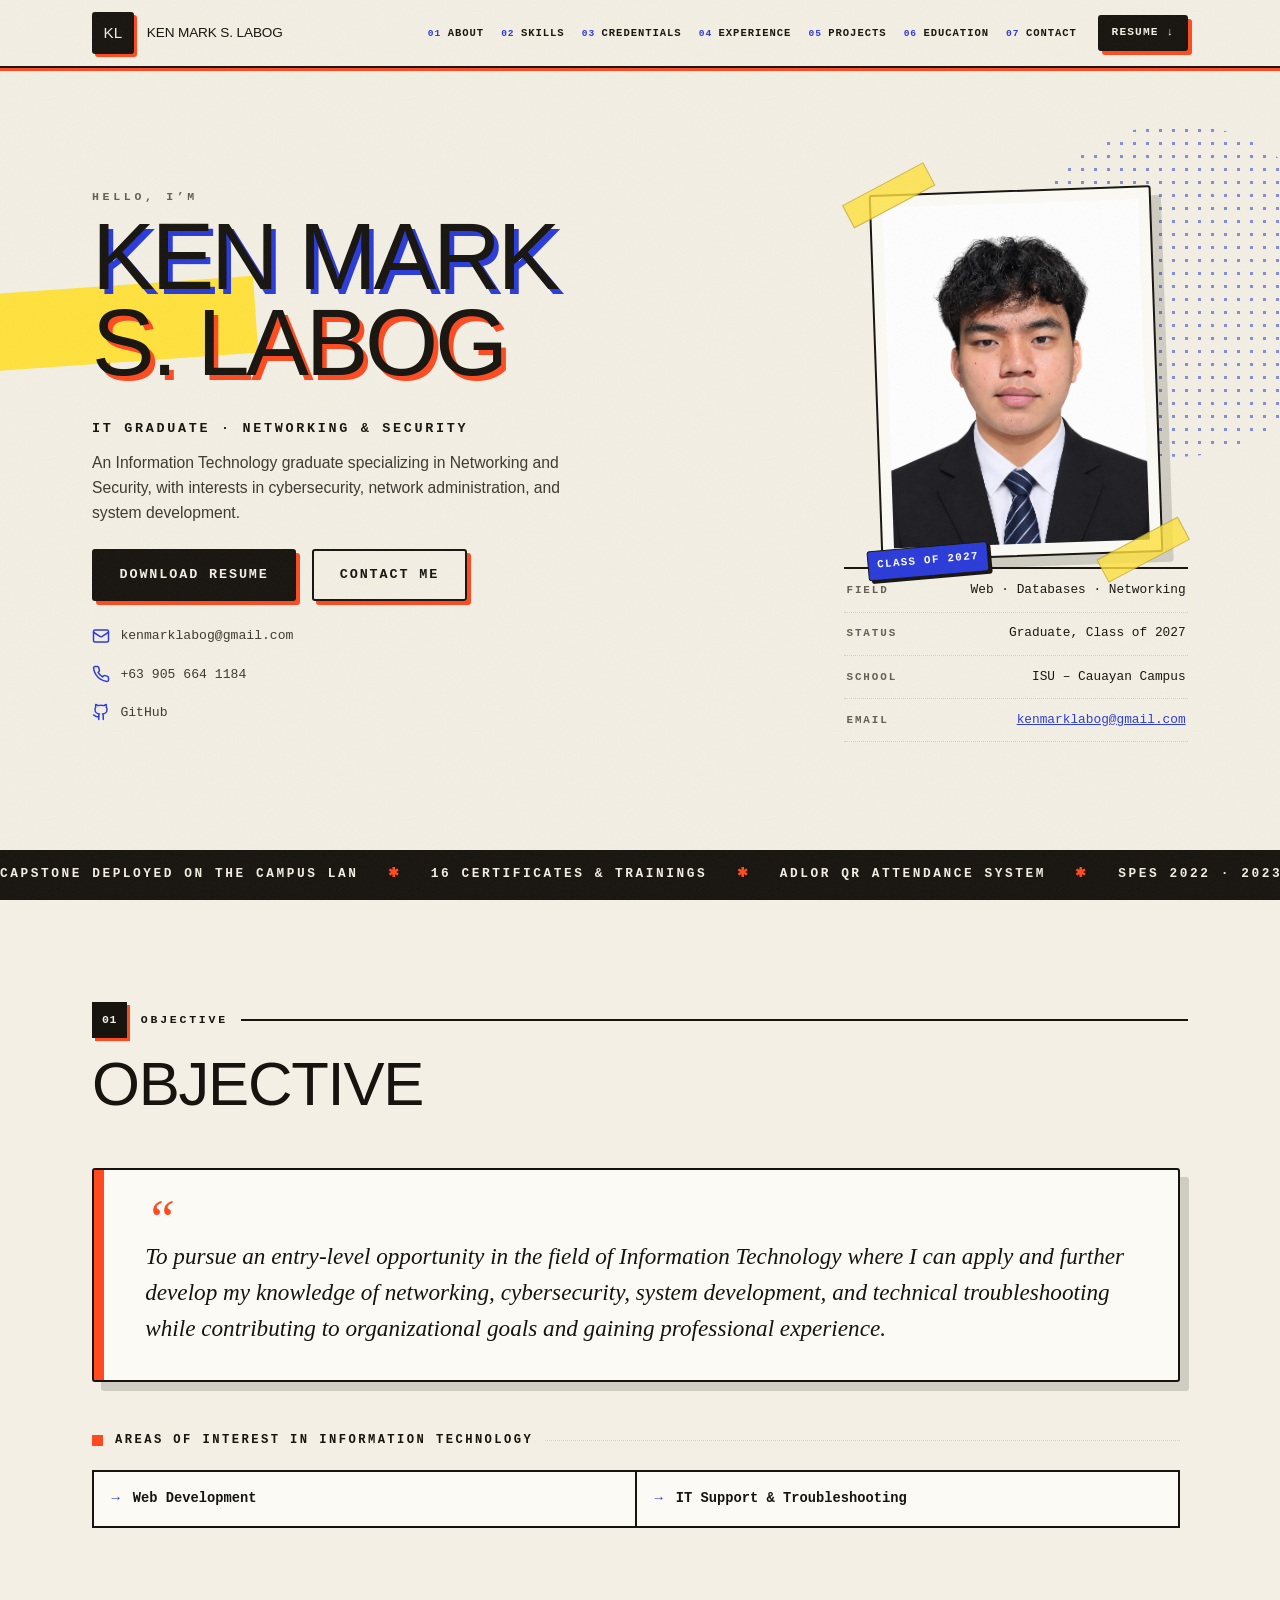
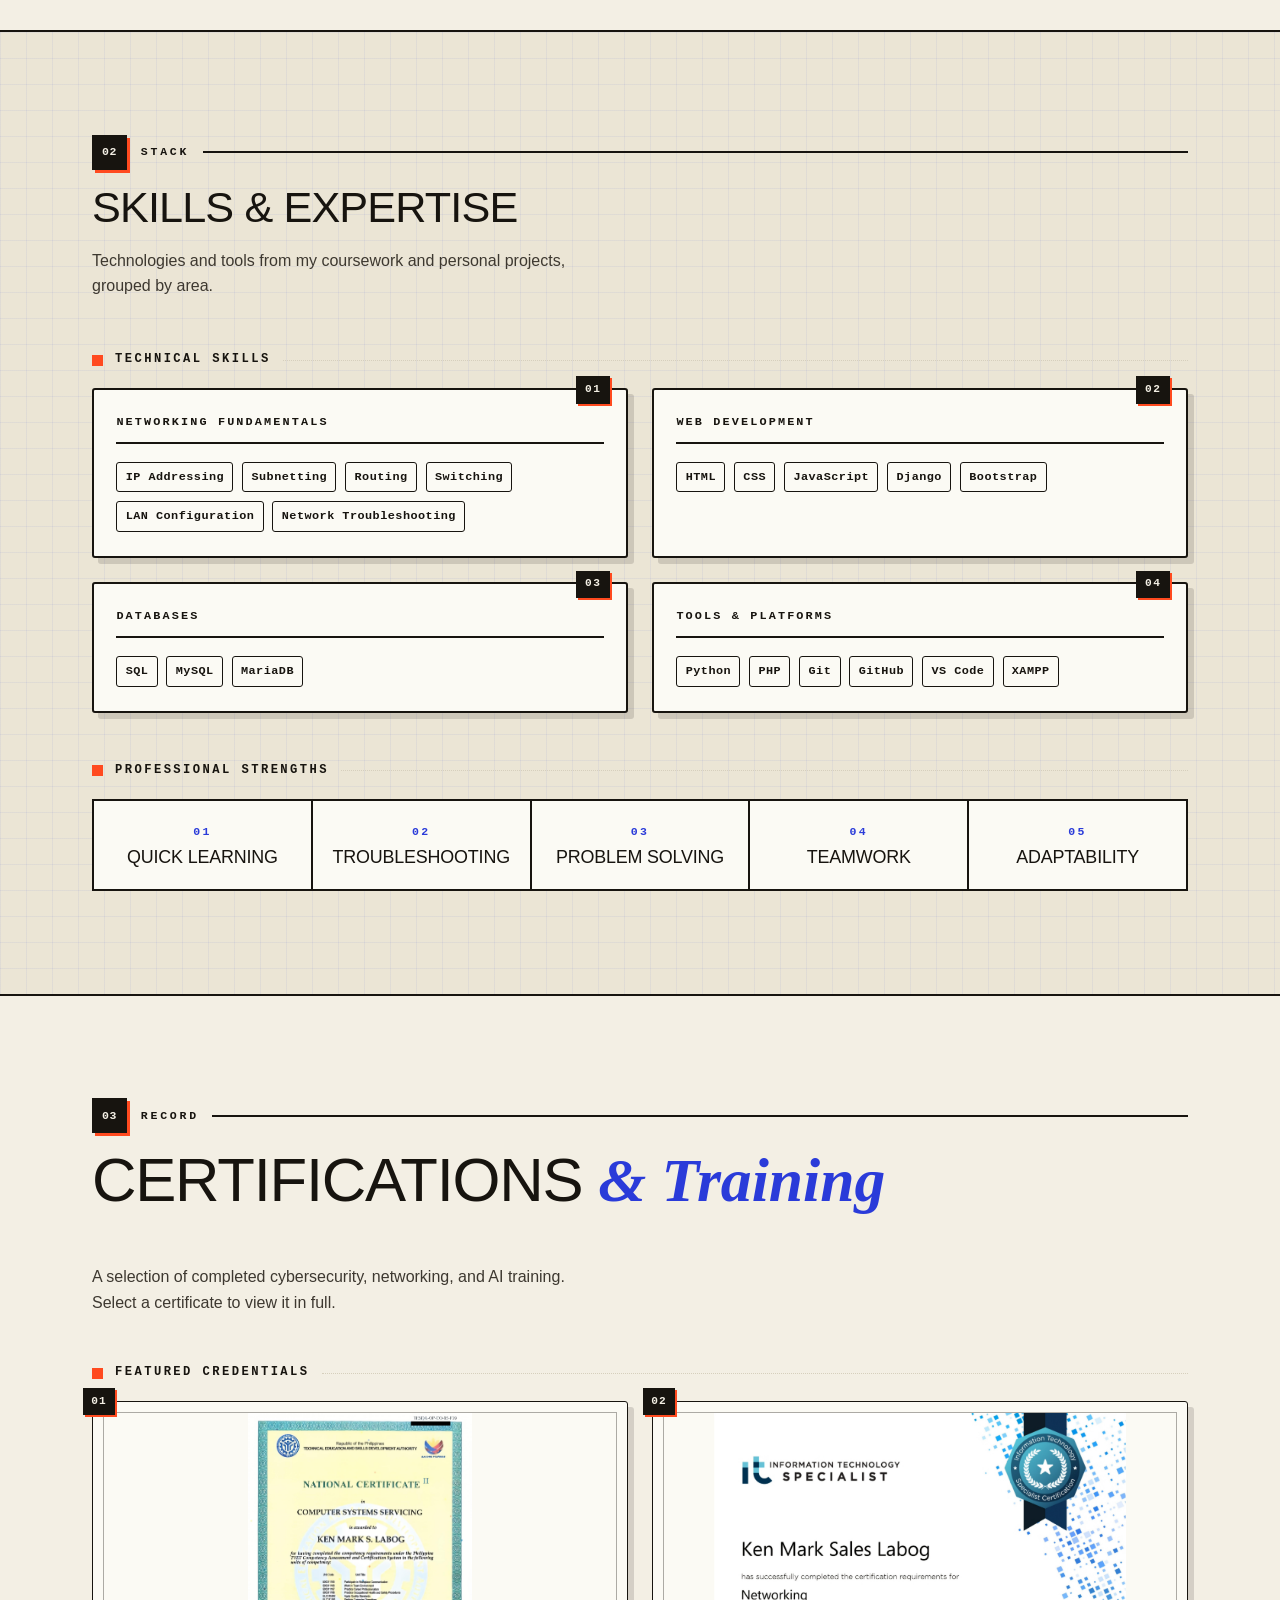
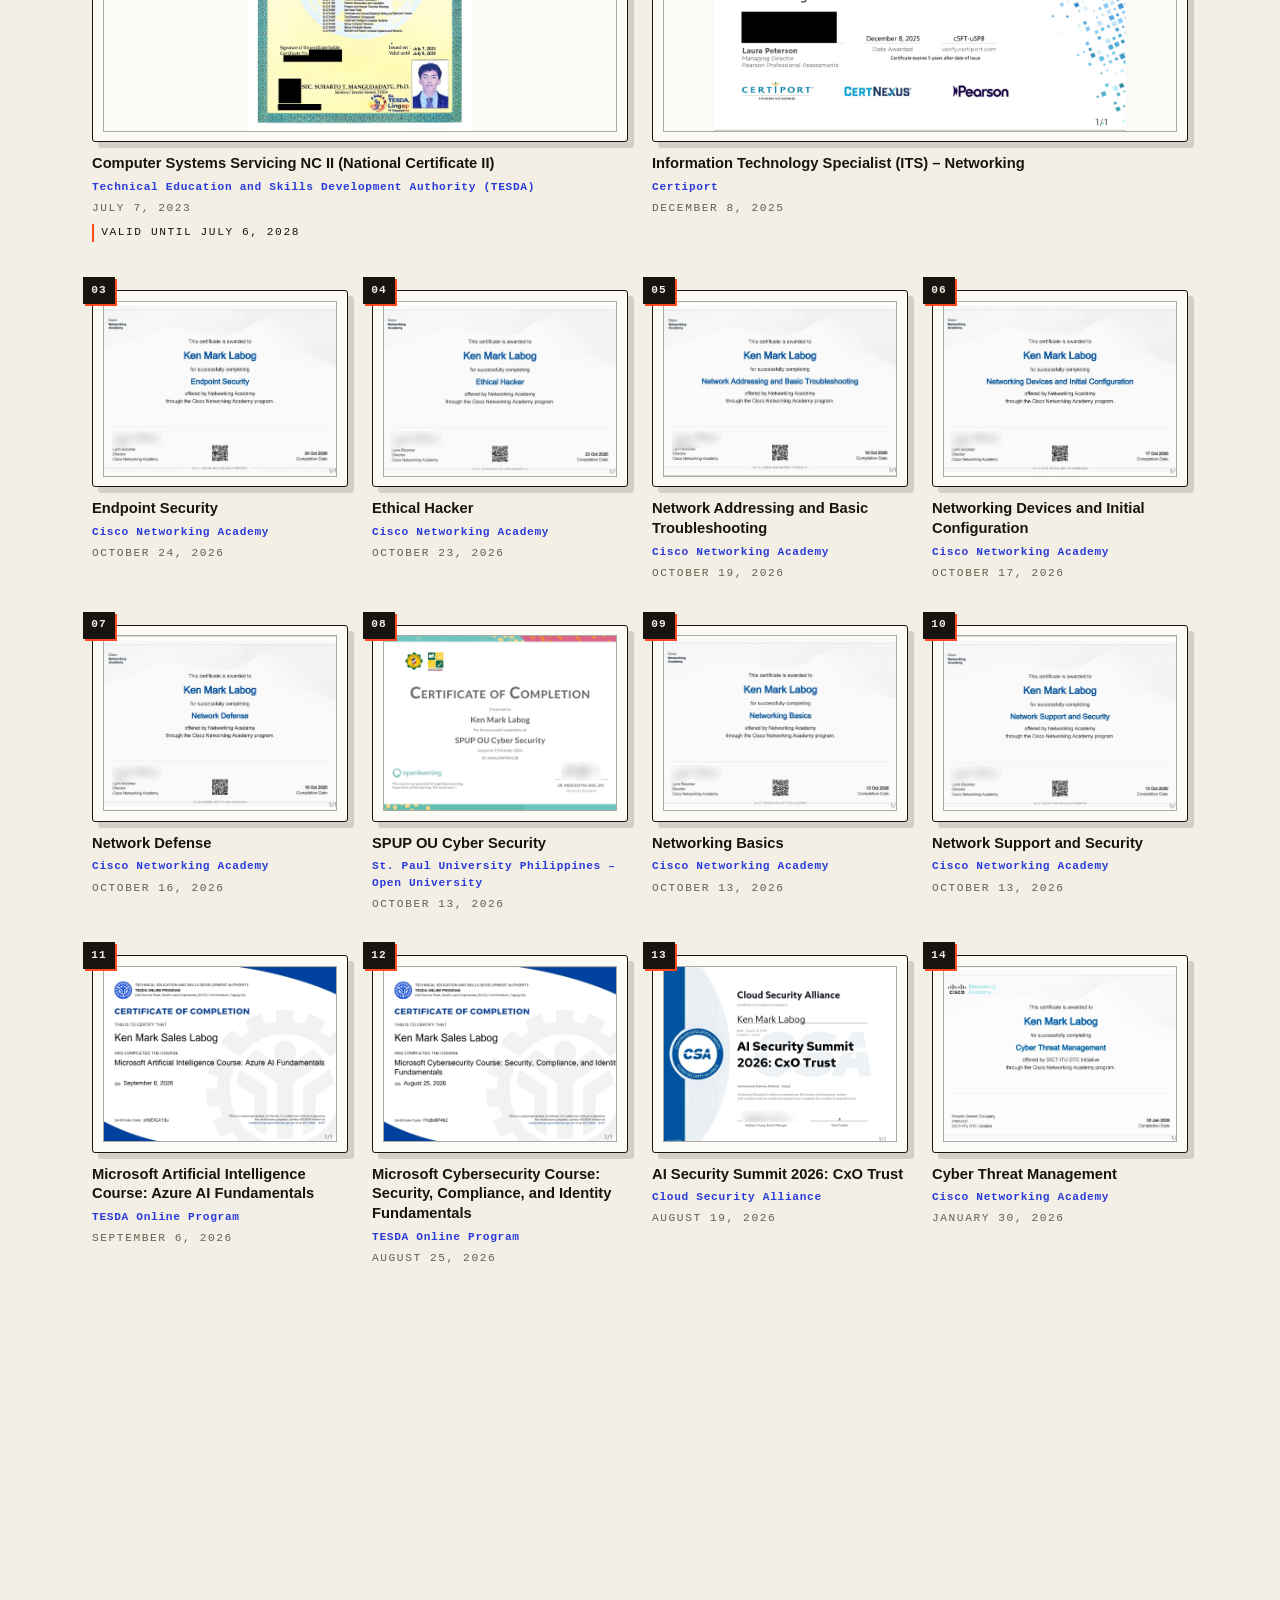
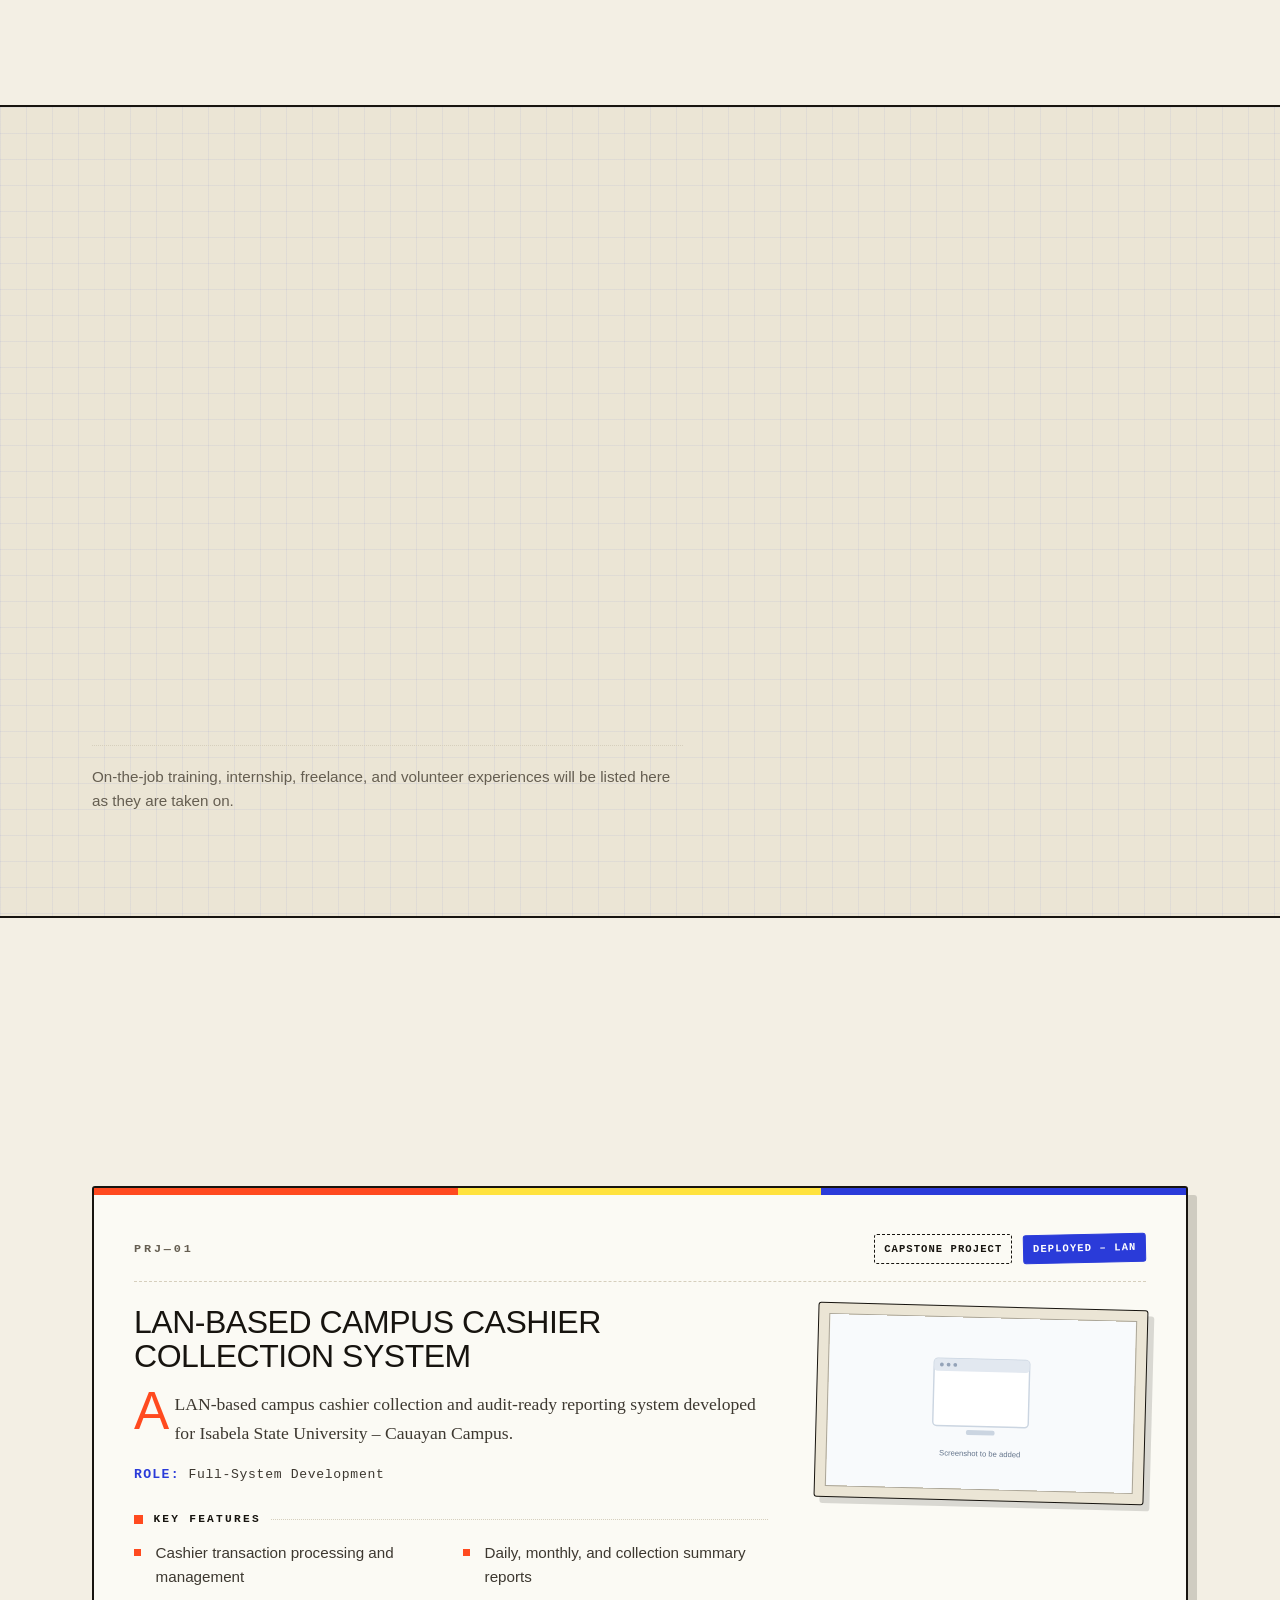
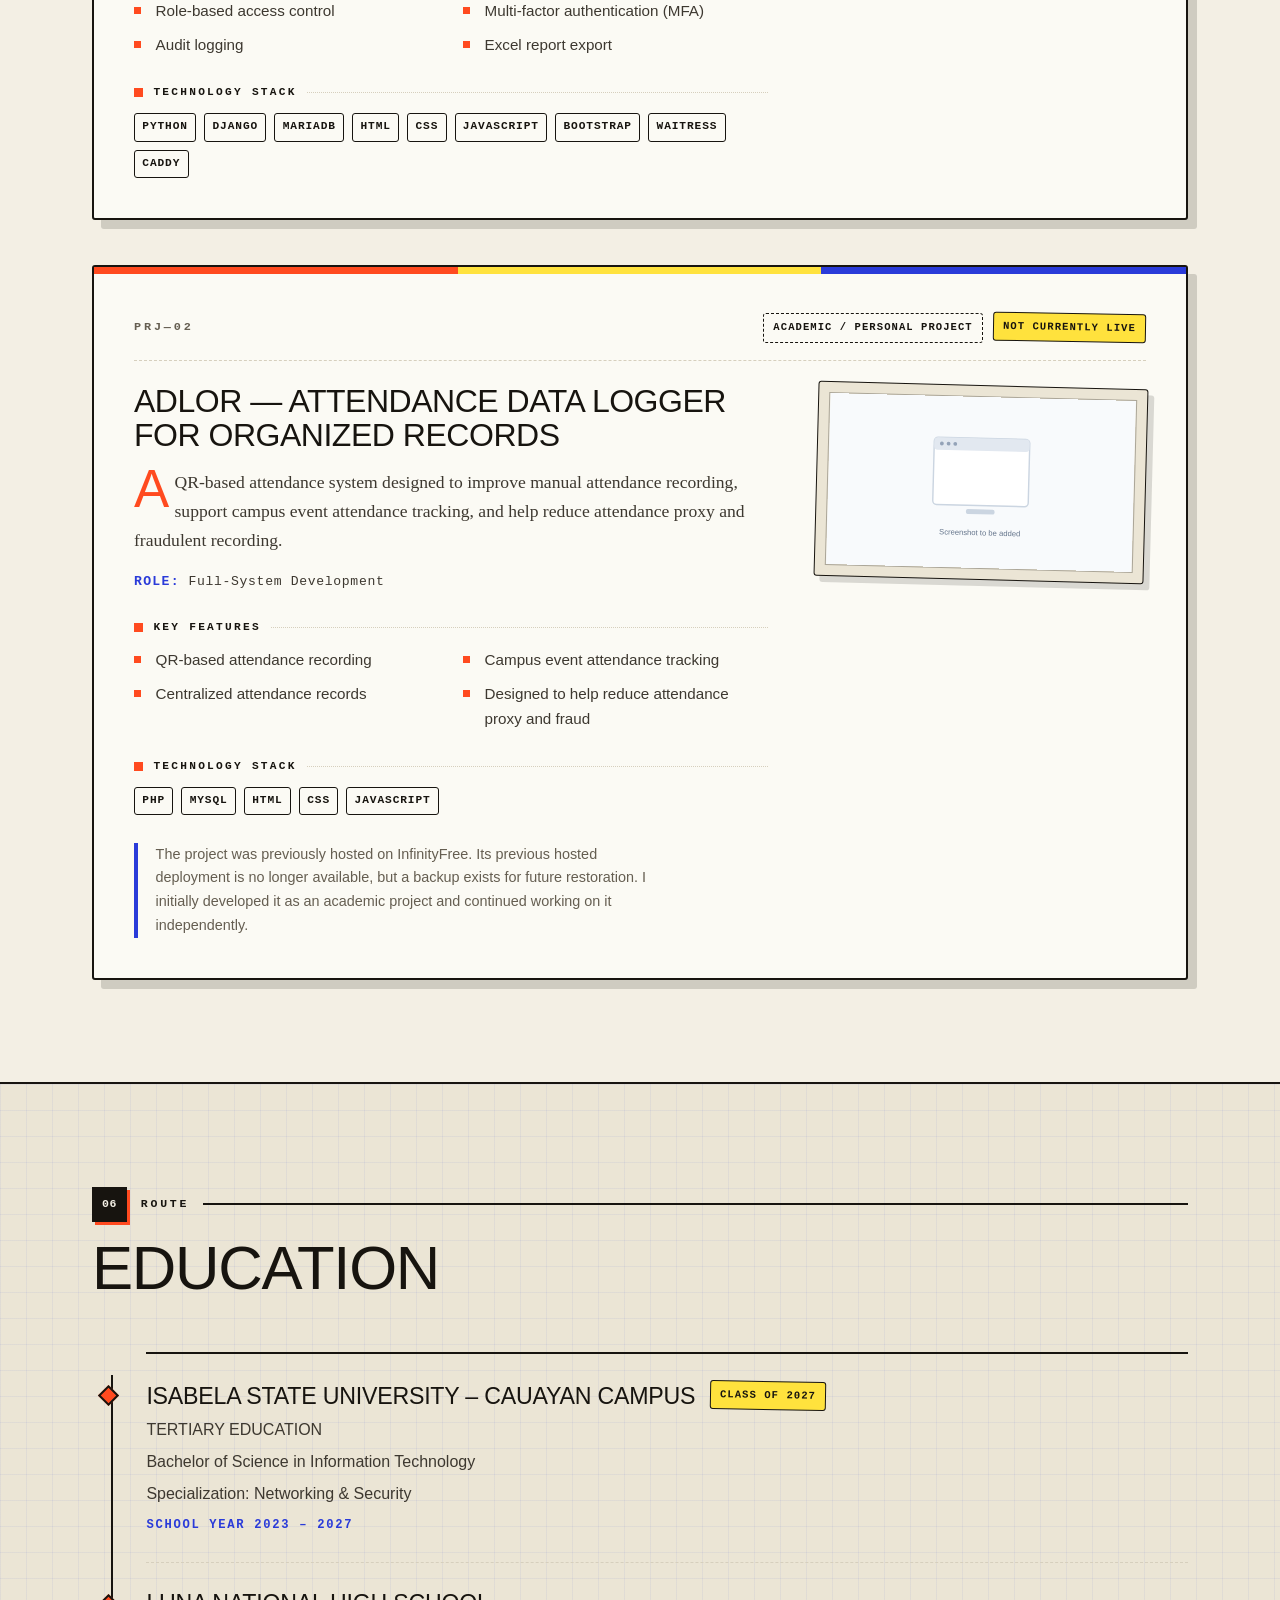
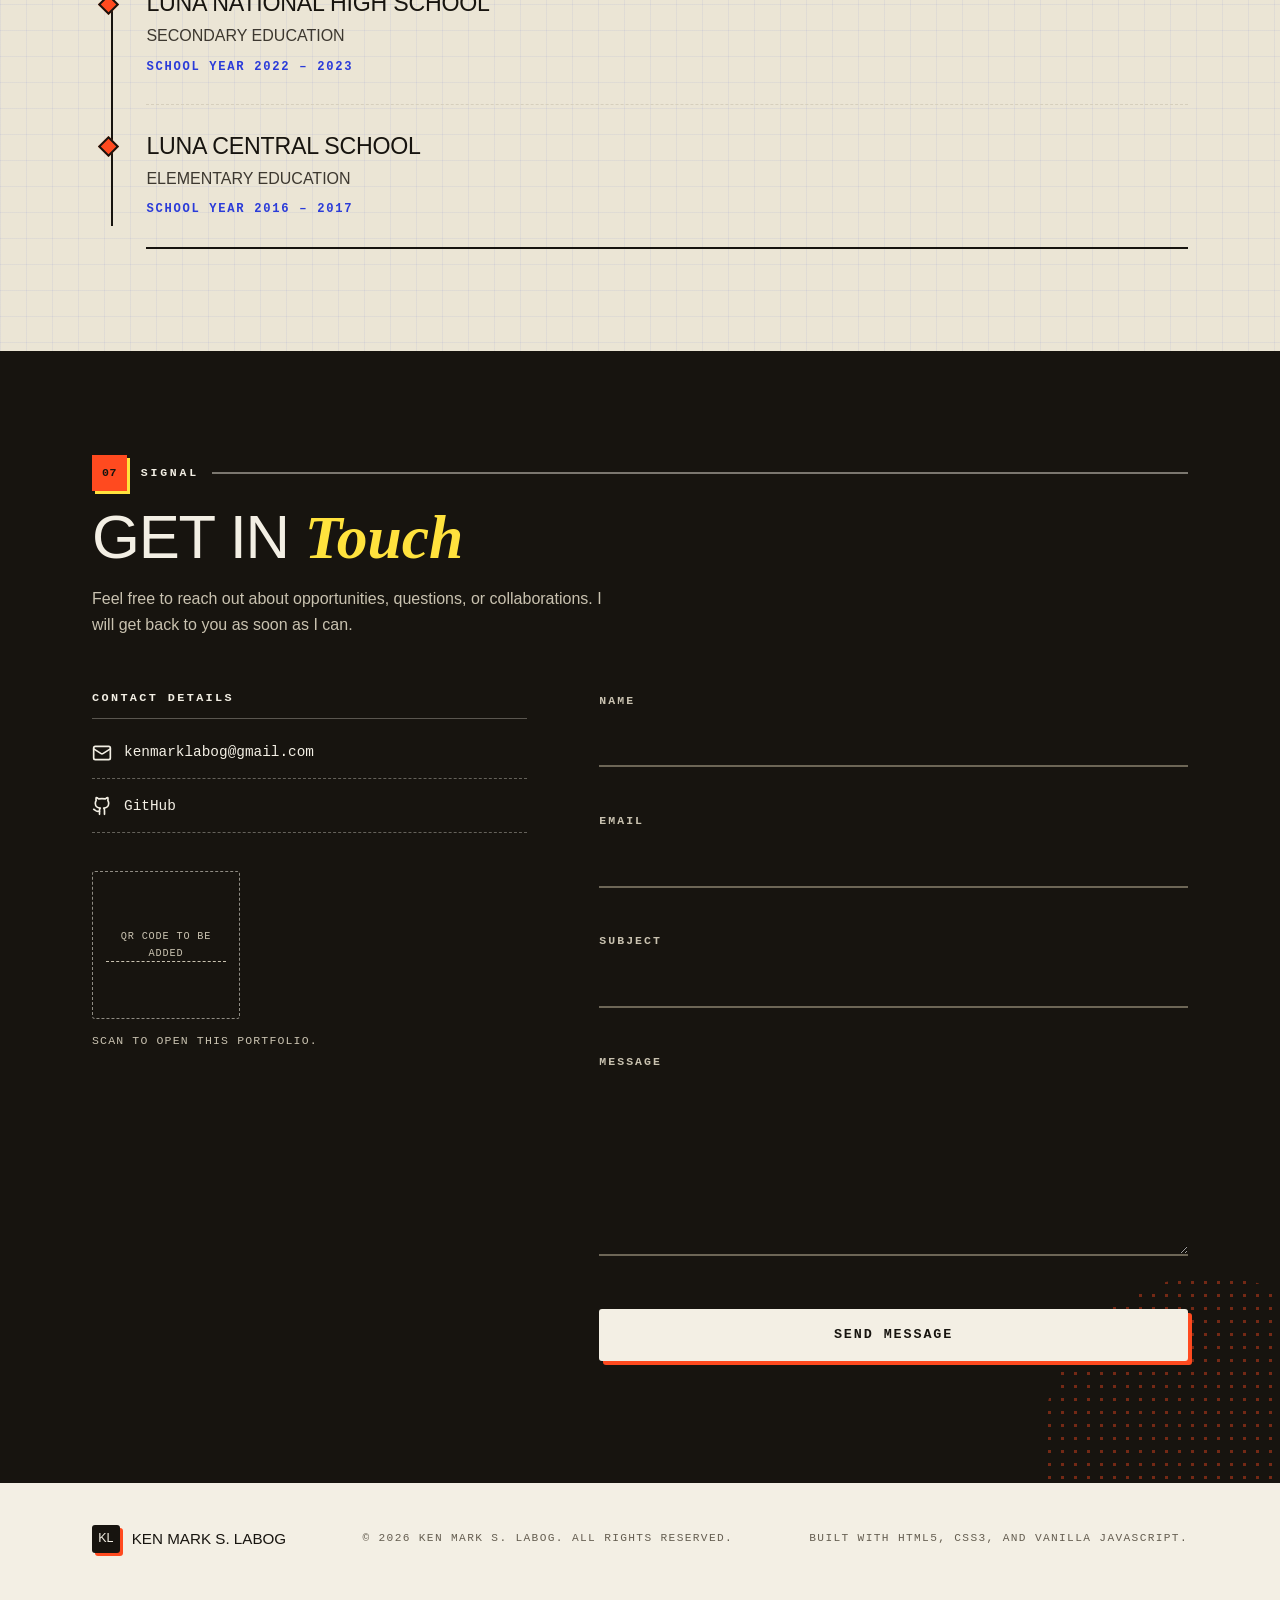
==== commit 5b970928: "feat: refine portfolio content and certificate gallery" ====
--- a/index.html
+++ b/index.html
@@ -68,7 +68,6 @@
         <span class="nav-mark" aria-hidden="true">KL</span>
         <span class="nav-brand-text">
           <span class="nav-brand-name">Ken Mark S. Labog</span>
-          <span class="nav-brand-role">Portfolio &mdash; 2027</span>
         </span>
       </a>
 
@@ -103,24 +102,16 @@
       </div>
 
       <div class="container hero-inner">
-        <p class="hero-kicker">
-          <span class="hero-kicker-tag">Portfolio &mdash; Issue 01</span>
-          <span class="hero-kicker-sep" aria-hidden="true">&#10033;</span>
-          <span class="hero-kicker-tag">Class of 2027</span>
-        </p>
-
         <div class="hero-grid">
           <h1 id="hero-title" class="hero-title">
+            <span class="hero-eyebrow">Hello, I&rsquo;m</span>
             <span class="hero-title-line">Ken Mark</span>
             <span class="hero-title-line hero-title-line--print">S. Labog</span>
           </h1>
 
           <div class="hero-content">
-            <p class="hero-role">
-              Bachelor of Science in Information Technology Graduate, Class of 2027
-              &mdash; Isabela State University &ndash; Cauayan Campus
-            </p>
-            <p class="hero-descriptor">Web development &middot; Software systems &middot; Databases &middot; Networking</p>
+            <p class="hero-role">IT GRADUATE &middot; NETWORKING &amp; SECURITY</p>
+            <p class="hero-intro">An Information Technology graduate specializing in Networking and Security, with interests in cybersecurity, network administration, and system development.</p>
 
             <div class="hero-actions">
               <a class="btn btn--primary btn--lg" href="resume.html">Download Resume</a>
@@ -135,10 +126,16 @@
                 </a>
               </li>
               <li>
-                <span class="icon-link icon-link--pending">
+                <a class="icon-link" href="tel:+639056641184">
+                  <svg xmlns="http://www.w3.org/2000/svg" viewBox="0 0 24 24" fill="none" stroke="currentColor" stroke-width="2" stroke-linecap="round" stroke-linejoin="round" aria-hidden="true"><path d="M22 16.92v3a2 2 0 0 1-2.18 2 19.79 19.79 0 0 1-8.63-3.07 19.5 19.5 0 0 1-6-6 19.79 19.79 0 0 1-3.07-8.67A2 2 0 0 1 4.11 2h3a2 2 0 0 1 2 1.72 12.84 12.84 0 0 0 .7 2.81 2 2 0 0 1-.45 2.11L8.09 9.91a16 16 0 0 0 6 6l1.27-1.27a2 2 0 0 1 2.11-.45 12.84 12.84 0 0 0 2.81.7A2 2 0 0 1 22 16.92z"/></svg>
+                  +63&nbsp;905&nbsp;664&nbsp;1184
+                </a>
+              </li>
+              <li>
+                <a class="icon-link" href="https://github.com/keonmark" target="_blank" rel="noopener noreferrer">
                   <svg xmlns="http://www.w3.org/2000/svg" viewBox="0 0 24 24" fill="none" stroke="currentColor" stroke-width="2" stroke-linecap="round" stroke-linejoin="round" aria-hidden="true"><path d="M15 22v-4a4.8 4.8 0 0 0-1-3.5c3 0 6-2 6-5.5.08-1.25-.27-2.48-1-3.5.28-1.15.28-2.35 0-3.5 0 0-1 0-3 1.5-2.64-.5-5.36-.5-8 0C6 2 5 2 5 2c-.3 1.15-.3 2.35 0 3.5A5.403 5.403 0 0 0 4 9c0 3.5 3 5.5 6 5.5-.39.49-.68 1.05-.85 1.65-.17.6-.22 1.23-.15 1.85v4"/><path d="M9 18c-4.51 2-5-2-7-2"/></svg>
-                  GitHub <span class="tbd">(profile link to be added)</span>
-                </span>
+                  GitHub
+                </a>
               </li>
             </ul>
           </div>
@@ -148,11 +145,10 @@
               <span class="portrait-tape portrait-tape--one" aria-hidden="true"></span>
               <span class="portrait-tape portrait-tape--two" aria-hidden="true"></span>
               <div class="portrait-frame">
-                <!-- TODO: Replace with a real professional photograph (assets/images/profile/) -->
                 <img class="profile-photo"
-                     src="assets/images/profile/profile-placeholder.svg"
-                     alt="Profile photo placeholder for Ken Mark S. Labog"
-                     width="400" height="400">
+                     src="assets/images/profile/formal_pic.png"
+                     alt="Formal photograph of Ken Mark S. Labog"
+                     width="1086" height="1448">
               </div>
               <span class="portrait-chip">Class of 2027</span>
             </div>
@@ -182,8 +178,8 @@
       <!-- Press ticker (decorative repetition) -->
       <div class="ticker" aria-hidden="true">
         <div class="ticker-track">
-          <span class="ticker-run">Capstone deployed on the campus LAN <b>&#10033;</b> 14 certificates &amp; trainings <b>&#10033;</b> ADLOR QR attendance system <b>&#10033;</b> SPES 2022 &middot; 2023 &middot; 2024 <b>&#10033;</b> ISU &mdash; Cauayan Campus <b>&#10033;</b> Class of 2027 <b>&#10033;</b> </span>
-          <span class="ticker-run">Capstone deployed on the campus LAN <b>&#10033;</b> 14 certificates &amp; trainings <b>&#10033;</b> ADLOR QR attendance system <b>&#10033;</b> SPES 2022 &middot; 2023 &middot; 2024 <b>&#10033;</b> ISU &mdash; Cauayan Campus <b>&#10033;</b> Class of 2027 <b>&#10033;</b> </span>
+          <span class="ticker-run">Capstone deployed on the campus LAN <b>&#10033;</b> 16 certificates &amp; trainings <b>&#10033;</b> ADLOR QR attendance system <b>&#10033;</b> SPES 2022 &middot; 2023 &middot; 2024 <b>&#10033;</b> ISU &mdash; Cauayan Campus <b>&#10033;</b> Class of 2027 <b>&#10033;</b> </span>
+          <span class="ticker-run">Capstone deployed on the campus LAN <b>&#10033;</b> 16 certificates &amp; trainings <b>&#10033;</b> ADLOR QR attendance system <b>&#10033;</b> SPES 2022 &middot; 2023 &middot; 2024 <b>&#10033;</b> ISU &mdash; Cauayan Campus <b>&#10033;</b> Class of 2027 <b>&#10033;</b> </span>
         </div>
       </div>
     </section>
@@ -208,11 +204,8 @@
 
             <h3 class="sub-label">Areas of Interest in Information Technology</h3>
             <ul class="leader-list">
-              <li><span class="leader-key">Software development</span></li>
-              <li><span class="leader-key">Web development</span></li>
-              <li><span class="leader-key">Database management</span></li>
-              <li><span class="leader-key">Networking and infrastructure</span></li>
-              <li><span class="leader-key">General IT support and troubleshooting</span></li>
+              <li><span class="leader-key">Web Development</span></li>
+              <li><span class="leader-key">IT Support &amp; Troubleshooting</span></li>
             </ul>
           </div>
         </div>
@@ -224,19 +217,21 @@
       <div class="container">
         <header class="section-head reveal">
           <p class="section-kicker"><span class="section-num" aria-hidden="true">02</span> Stack</p>
-          <h2 id="skills-title" class="section-title">What I <em>Work With</em></h2>
+          <h2 id="skills-title" class="section-title">Skills &amp; Expertise</h2>
           <p class="section-desc">Technologies and tools from my coursework and personal projects, grouped by area.</p>
         </header>
 
         <h3 class="sub-label">Technical Skills</h3>
         <ul class="skill-groups">
           <li class="skill-group reveal">
-            <h4>Programming Languages</h4>
+            <h4>Networking Fundamentals</h4>
             <ul class="chip-list">
-              <li class="chip">Python</li>
-              <li class="chip">PHP</li>
-              <li class="chip">JavaScript</li>
-              <li class="chip">Java</li>
+              <li class="chip">IP Addressing</li>
+              <li class="chip">Subnetting</li>
+              <li class="chip">Routing</li>
+              <li class="chip">Switching</li>
+              <li class="chip">LAN Configuration</li>
+              <li class="chip">Network Troubleshooting</li>
             </ul>
           </li>
           <li class="skill-group reveal">
@@ -244,6 +239,7 @@
             <ul class="chip-list">
               <li class="chip">HTML</li>
               <li class="chip">CSS</li>
+              <li class="chip">JavaScript</li>
               <li class="chip">Django</li>
               <li class="chip">Bootstrap</li>
             </ul>
@@ -257,25 +253,14 @@
             </ul>
           </li>
           <li class="skill-group reveal">
-            <h4>Networking</h4>
-            <ul class="chip-list">
-              <li class="chip">IP Addressing</li>
-              <li class="chip">Subnetting</li>
-              <li class="chip">Routing</li>
-              <li class="chip">Switching</li>
-              <li class="chip">LAN Configuration</li>
-              <li class="chip">Cisco Packet Tracer</li>
-              <li class="chip">Network Troubleshooting</li>
-            </ul>
-          </li>
-          <li class="skill-group reveal">
             <h4>Tools &amp; Platforms</h4>
             <ul class="chip-list">
+              <li class="chip">Python</li>
+              <li class="chip">PHP</li>
               <li class="chip">Git</li>
               <li class="chip">GitHub</li>
               <li class="chip">VS Code</li>
               <li class="chip">XAMPP</li>
-              <li class="chip">OpenCode</li>
             </ul>
           </li>
         </ul>
@@ -301,21 +286,44 @@
 
         <p class="section-desc reveal">A selection of completed cybersecurity, networking, and AI training. Select a certificate to view it in full.</p>
 
+        <div class="featured-credentials reveal">
+          <h3 class="sub-label">Featured Credentials</h3>
+          <div class="featured-credentials__grid">
+            <article class="certificate-card" data-verify="tesda" data-verify-url="https://www.tesda.gov.ph/Rwac/Rwac2017" data-verify-name-last="Labog" data-verify-name-first="Ken Mark" data-verify-num-first4="2302" data-verify-num-last4="1147">
+              <button class="certificate-preview" type="button" data-certificate-index="0" aria-label="View Computer Systems Servicing NC II (National Certificate II) certificate with the signature, certificate numbers, QR code, and registration number redacted, issued July 7, 2023"><img src="assets/images/certificates/featured/Computer_Systems_Servicing_NC_II.jpg" alt="Computer Systems Servicing NC II (National Certificate II) certificate with the signature, certificate numbers, QR code, and registration number redacted" loading="lazy"></button>
+              <div class="certificate-details">
+                <h3>Computer Systems Servicing NC II (National Certificate II)</h3>
+                <p class="certificate-org">Technical Education and Skills Development Authority (TESDA)</p>
+                <time datetime="2023-07-07">July 7, 2023</time>
+                <time class="certificate-valid" datetime="2028-07-06">Valid until July 6, 2028</time>
+              </div>
+            </article>
+            <article class="certificate-card" data-verify="certiport" data-verify-url="https://verify.certiport.com/" data-verify-code="c5FT-uSP8">
+              <button class="certificate-preview" type="button" data-certificate-index="1" aria-label="View Information Technology Specialist (ITS) &ndash; Networking certificate with printed signature redacted, issued December 8, 2025"><img src="assets/images/certificates/featured/ITS_Networking.jpg" alt="Information Technology Specialist (ITS) &ndash; Networking certificate with printed signature redacted" loading="lazy"></button>
+              <div class="certificate-details">
+                <h3>Information Technology Specialist (ITS) &ndash; Networking</h3>
+                <p class="certificate-org">Certiport</p>
+                <time datetime="2025-12-08">December 8, 2025</time>
+              </div>
+            </article>
+          </div>
+        </div>
+
         <div class="certificate-gallery" role="group" aria-label="Certificate gallery, newest to oldest">
-          <article class="certificate-card reveal"><button class="certificate-preview" type="button" data-certificate-index="0" aria-label="View Endpoint Security certificate, issued October 24, 2026"><img src="assets/images/certificates/blurred/9_Endpoint Security.jpg" alt="Endpoint Security certificate" loading="lazy"></button><div class="certificate-details"><h3>Endpoint Security</h3><time datetime="2026-10-24">October 24, 2026</time></div></article>
-          <article class="certificate-card reveal"><button class="certificate-preview" type="button" data-certificate-index="1" aria-label="View Ethical Hacker certificate, issued October 23, 2026"><img src="assets/images/certificates/blurred/8_Ethical Hacker.jpg" alt="Ethical Hacker certificate" loading="lazy"></button><div class="certificate-details"><h3>Ethical Hacker</h3><time datetime="2026-10-23">October 23, 2026</time></div></article>
-          <article class="certificate-card reveal"><button class="certificate-preview" type="button" data-certificate-index="2" aria-label="View Network Addressing and Basic Troubleshooting certificate, issued October 19, 2026"><img src="assets/images/certificates/blurred/7_Network Addressing and Basic Troubleshooting.jpg" alt="Network Addressing and Basic Troubleshooting certificate" loading="lazy"></button><div class="certificate-details"><h3>Network Addressing and Basic Troubleshooting</h3><time datetime="2026-10-19">October 19, 2026</time></div></article>
-          <article class="certificate-card reveal"><button class="certificate-preview" type="button" data-certificate-index="3" aria-label="View Networking Devices and Initial Configuration certificate, issued October 17, 2026"><img src="assets/images/certificates/blurred/6_Networking Devices and Initial Configuration.jpg" alt="Networking Devices and Initial Configuration certificate" loading="lazy"></button><div class="certificate-details"><h3>Networking Devices and Initial Configuration</h3><time datetime="2026-10-17">October 17, 2026</time></div></article>
-          <article class="certificate-card reveal"><button class="certificate-preview" type="button" data-certificate-index="4" aria-label="View Network Defense certificate, issued October 16, 2026"><img src="assets/images/certificates/blurred/5_Network Defense.jpg" alt="Network Defense certificate" loading="lazy"></button><div class="certificate-details"><h3>Network Defense</h3><time datetime="2026-10-16">October 16, 2026</time></div></article>
-          <article class="certificate-card reveal"><button class="certificate-preview" type="button" data-certificate-index="5" aria-label="View SPUP OU Cyber Security certificate, issued October 13, 2026"><img src="assets/images/certificates/blurred/SPUP OU Cyber Security.jpg" alt="SPUP OU Cyber Security certificate" loading="lazy"></button><div class="certificate-details"><h3>SPUP OU Cyber Security</h3><time datetime="2026-10-13">October 13, 2026</time></div></article>
-          <article class="certificate-card reveal"><button class="certificate-preview" type="button" data-certificate-index="6" aria-label="View Networking Basics certificate, issued October 13, 2026"><img src="assets/images/certificates/blurred/3_Networking Basics.jpg" alt="Networking Basics certificate" loading="lazy"></button><div class="certificate-details"><h3>Networking Basics</h3><time datetime="2026-10-13">October 13, 2026</time></div></article>
-          <article class="certificate-card reveal"><button class="certificate-preview" type="button" data-certificate-index="7" aria-label="View Network Support and Security certificate, issued October 13, 2026"><img src="assets/images/certificates/blurred/4_Network Support and Security.jpg" alt="Network Support and Security certificate" loading="lazy"></button><div class="certificate-details"><h3>Network Support and Security</h3><time datetime="2026-10-13">October 13, 2026</time></div></article>
-          <article class="certificate-card reveal"><button class="certificate-preview" type="button" data-certificate-index="8" aria-label="View Microsoft Artificial Intelligence Course: Azure AI Fundamentals certificate, issued September 6, 2026"><img src="assets/images/certificates/blurred/Microsoft Artificial Intelligence Course Azure Al .jpg" alt="Microsoft Artificial Intelligence Course: Azure AI Fundamentals certificate" loading="lazy"></button><div class="certificate-details"><h3>Microsoft Artificial Intelligence Course: Azure AI Fundamentals</h3><time datetime="2026-09-06">September 6, 2026</time></div></article>
-          <article class="certificate-card reveal"><button class="certificate-preview" type="button" data-certificate-index="9" aria-label="View Microsoft Cybersecurity Course: Security, Compliance, and Identity Fundamentals certificate, issued August 25, 2026"><img src="assets/images/certificates/blurred/MicrosoftCybersecurityCourseSecurityCompliance.jpg" alt="Microsoft Cybersecurity Course: Security, Compliance, and Identity Fundamentals certificate" loading="lazy"></button><div class="certificate-details"><h3>Microsoft Cybersecurity Course: Security, Compliance, and Identity Fundamentals</h3><time datetime="2026-08-25">August 25, 2026</time></div></article>
-          <article class="certificate-card reveal"><button class="certificate-preview" type="button" data-certificate-index="10" aria-label="View AI Security Summit 2026: CxO Trust certificate, issued August 19, 2026"><img src="assets/images/certificates/blurred/Al Security Summit 2026 CxO Trust.jpg" alt="AI Security Summit 2026: CxO Trust certificate" loading="lazy"></button><div class="certificate-details"><h3>AI Security Summit 2026: CxO Trust</h3><time datetime="2026-08-19">August 19, 2026</time></div></article>
-          <article class="certificate-card reveal"><button class="certificate-preview" type="button" data-certificate-index="11" aria-label="View Cyber Threat Management certificate, issued January 30, 2026"><img src="assets/images/certificates/blurred/1_Cyber_Threat_Management.jpg" alt="Cyber Threat Management certificate" loading="lazy"></button><div class="certificate-details"><h3>Cyber Threat Management</h3><time datetime="2026-01-30">January 30, 2026</time></div></article>
-          <article class="certificate-card reveal"><button class="certificate-preview" type="button" data-certificate-index="12" aria-label="View Introduction to Cybersecurity certificate, issued January 30, 2026"><img src="assets/images/certificates/blurred/2_Introduction to Cybersecurity.jpg" alt="Introduction to Cybersecurity certificate" loading="lazy"></button><div class="certificate-details"><h3>Introduction to Cybersecurity</h3><time datetime="2026-01-30">January 30, 2026</time></div></article>
-          <article class="certificate-card reveal"><button class="certificate-preview" type="button" data-certificate-index="13" aria-label="View Gamified Intelligent Cyber Aptitude and Skills Training (GICAST) certificate, issued May 20, 2025"><img src="assets/images/certificates/blurred/Gamified Intelligent Cyber Aptitude and Skills__Tr.jpg" alt="Gamified Intelligent Cyber Aptitude and Skills Training (GICAST) certificate" loading="lazy"></button><div class="certificate-details"><h3>Gamified Intelligent Cyber Aptitude and Skills Training (GICAST)</h3><time datetime="2025-05-20">May 20, 2025</time></div></article>
+          <article class="certificate-card reveal" data-verify="link" data-verify-url="https://www.netacad.com/recognitions/verify/00defc4e-3640-46d9-a0dc-2148b6744d11"><button class="certificate-preview" type="button" data-certificate-index="2" aria-label="View Endpoint Security certificate, issued October 24, 2026"><img src="assets/images/certificates/blurred/9_Endpoint Security.jpg" alt="Endpoint Security certificate" loading="lazy"></button><div class="certificate-details"><h3>Endpoint Security</h3><p class="certificate-org">Cisco Networking Academy</p><time datetime="2026-10-24">October 24, 2026</time></div></article>
+          <article class="certificate-card reveal" data-verify="link" data-verify-url="https://www.netacad.com/recognitions/verify/3e81fb39-f353-4b21-a668-9be8c9a8311b"><button class="certificate-preview" type="button" data-certificate-index="3" aria-label="View Ethical Hacker certificate, issued October 23, 2026"><img src="assets/images/certificates/blurred/8_Ethical Hacker.jpg" alt="Ethical Hacker certificate" loading="lazy"></button><div class="certificate-details"><h3>Ethical Hacker</h3><p class="certificate-org">Cisco Networking Academy</p><time datetime="2026-10-23">October 23, 2026</time></div></article>
+          <article class="certificate-card reveal" data-verify="link" data-verify-url="https://www.netacad.com/recognitions/verify/4bb82efc-e81a-4b6f-b16b-101303e25711"><button class="certificate-preview" type="button" data-certificate-index="4" aria-label="View Network Addressing and Basic Troubleshooting certificate, issued October 19, 2026"><img src="assets/images/certificates/blurred/7_Network Addressing and Basic Troubleshooting.jpg" alt="Network Addressing and Basic Troubleshooting certificate" loading="lazy"></button><div class="certificate-details"><h3>Network Addressing and Basic Troubleshooting</h3><p class="certificate-org">Cisco Networking Academy</p><time datetime="2026-10-19">October 19, 2026</time></div></article>
+          <article class="certificate-card reveal" data-verify="link" data-verify-url="https://www.netacad.com/recognitions/verify/8144779d-343a-4469-97f5-0b683f3a9a7a"><button class="certificate-preview" type="button" data-certificate-index="5" aria-label="View Networking Devices and Initial Configuration certificate, issued October 17, 2026"><img src="assets/images/certificates/blurred/6_Networking Devices and Initial Configuration.jpg" alt="Networking Devices and Initial Configuration certificate" loading="lazy"></button><div class="certificate-details"><h3>Networking Devices and Initial Configuration</h3><p class="certificate-org">Cisco Networking Academy</p><time datetime="2026-10-17">October 17, 2026</time></div></article>
+          <article class="certificate-card reveal" data-verify="link" data-verify-url="https://www.netacad.com/recognitions/verify/eeb208f5-8992-470c-8c9c-5cc3ef1d91e1"><button class="certificate-preview" type="button" data-certificate-index="6" aria-label="View Network Defense certificate, issued October 16, 2026"><img src="assets/images/certificates/blurred/5_Network Defense.jpg" alt="Network Defense certificate" loading="lazy"></button><div class="certificate-details"><h3>Network Defense</h3><p class="certificate-org">Cisco Networking Academy</p><time datetime="2026-10-16">October 16, 2026</time></div></article>
+          <article class="certificate-card reveal" data-verify="spup" data-verify-url="https://www.openlearning.com/certificate-verification/" data-verify-code="B446LRWYAV53B"><button class="certificate-preview" type="button" data-certificate-index="7" aria-label="View SPUP OU Cyber Security certificate, issued October 13, 2026"><img src="assets/images/certificates/blurred/SPUP OU Cyber Security.jpg" alt="SPUP OU Cyber Security certificate" loading="lazy"></button><div class="certificate-details"><h3>SPUP OU Cyber Security</h3><p class="certificate-org">St. Paul University Philippines &ndash; Open University</p><time datetime="2026-10-13">October 13, 2026</time></div></article>
+          <article class="certificate-card reveal" data-verify="link" data-verify-url="https://www.netacad.com/recognitions/verify/b9438aad-e8cb-4077-810f-cec4b3f9ffa7"><button class="certificate-preview" type="button" data-certificate-index="8" aria-label="View Networking Basics certificate, issued October 13, 2026"><img src="assets/images/certificates/blurred/3_Networking Basics.jpg" alt="Networking Basics certificate" loading="lazy"></button><div class="certificate-details"><h3>Networking Basics</h3><p class="certificate-org">Cisco Networking Academy</p><time datetime="2026-10-13">October 13, 2026</time></div></article>
+          <article class="certificate-card reveal" data-verify="link" data-verify-url="https://www.netacad.com/recognitions/verify/387b3ff1-f2a2-4e63-bce0-87385ddf158a"><button class="certificate-preview" type="button" data-certificate-index="9" aria-label="View Network Support and Security certificate, issued October 13, 2026"><img src="assets/images/certificates/blurred/4_Network Support and Security.jpg" alt="Network Support and Security certificate" loading="lazy"></button><div class="certificate-details"><h3>Network Support and Security</h3><p class="certificate-org">Cisco Networking Academy</p><time datetime="2026-10-13">October 13, 2026</time></div></article>
+          <article class="certificate-card reveal"><button class="certificate-preview" type="button" data-certificate-index="10" aria-label="View Microsoft Artificial Intelligence Course: Azure AI Fundamentals certificate, issued September 6, 2026"><img src="assets/images/certificates/blurred/Microsoft Artificial Intelligence Course Azure Al .jpg" alt="Microsoft Artificial Intelligence Course: Azure AI Fundamentals certificate" loading="lazy"></button><div class="certificate-details"><h3>Microsoft Artificial Intelligence Course: Azure AI Fundamentals</h3><p class="certificate-org">TESDA Online Program</p><time datetime="2026-09-06">September 6, 2026</time></div></article>
+          <article class="certificate-card reveal"><button class="certificate-preview" type="button" data-certificate-index="11" aria-label="View Microsoft Cybersecurity Course: Security, Compliance, and Identity Fundamentals certificate, issued August 25, 2026"><img src="assets/images/certificates/blurred/MicrosoftCybersecurityCourseSecurityCompliance.jpg" alt="Microsoft Cybersecurity Course: Security, Compliance, and Identity Fundamentals certificate" loading="lazy"></button><div class="certificate-details"><h3>Microsoft Cybersecurity Course: Security, Compliance, and Identity Fundamentals</h3><p class="certificate-org">TESDA Online Program</p><time datetime="2026-08-25">August 25, 2026</time></div></article>
+          <article class="certificate-card reveal"><button class="certificate-preview" type="button" data-certificate-index="12" aria-label="View AI Security Summit 2026: CxO Trust certificate, issued August 19, 2026"><img src="assets/images/certificates/blurred/Al Security Summit 2026 CxO Trust.jpg" alt="AI Security Summit 2026: CxO Trust certificate" loading="lazy"></button><div class="certificate-details"><h3>AI Security Summit 2026: CxO Trust</h3><p class="certificate-org">Cloud Security Alliance</p><time datetime="2026-08-19">August 19, 2026</time></div></article>
+          <article class="certificate-card reveal"><button class="certificate-preview" type="button" data-certificate-index="13" aria-label="View Cyber Threat Management certificate, issued January 30, 2026"><img src="assets/images/certificates/blurred/1_Cyber_Threat_Management.jpg" alt="Cyber Threat Management certificate" loading="lazy"></button><div class="certificate-details"><h3>Cyber Threat Management</h3><p class="certificate-org">Cisco Networking Academy</p><time datetime="2026-01-30">January 30, 2026</time></div></article>
+          <article class="certificate-card reveal"><button class="certificate-preview" type="button" data-certificate-index="14" aria-label="View Introduction to Cybersecurity certificate, issued January 30, 2026"><img src="assets/images/certificates/blurred/2_Introduction to Cybersecurity.jpg" alt="Introduction to Cybersecurity certificate" loading="lazy"></button><div class="certificate-details"><h3>Introduction to Cybersecurity</h3><p class="certificate-org">Cisco Networking Academy</p><time datetime="2026-01-30">January 30, 2026</time></div></article>
+          <article class="certificate-card reveal"><button class="certificate-preview" type="button" data-certificate-index="15" aria-label="View Gamified Intelligent Cyber Aptitude and Skills Training (GICAST) certificate, issued May 20, 2025"><img src="assets/images/certificates/blurred/Gamified Intelligent Cyber Aptitude and Skills__Tr.jpg" alt="Gamified Intelligent Cyber Aptitude and Skills Training (GICAST) certificate" loading="lazy"></button><div class="certificate-details"><h3>Gamified Intelligent Cyber Aptitude and Skills Training (GICAST)</h3><p class="certificate-org">The Open University</p><time datetime="2025-05-20">May 20, 2025</time></div></article>
         </div>
       </div>
     </section>
@@ -469,18 +477,20 @@
               <h3 class="edu-school">Isabela State University &ndash; Cauayan Campus</h3>
               <span class="badge badge--warning">Class of 2027</span>
             </div>
+            <p class="edu-degree">TERTIARY EDUCATION</p>
             <p class="edu-degree">Bachelor of Science in Information Technology</p>
-            <p class="edu-dates text-muted">2023 &ndash; 2027</p>
+            <p class="edu-degree">Specialization: Networking &amp; Security</p>
+            <p class="edu-dates text-muted">School Year 2023 &ndash; 2027</p>
           </li>
           <li class="edu-item reveal">
             <h3 class="edu-school">Luna National High School</h3>
-            <p class="edu-degree">Senior High School Graduate</p>
-            <p class="edu-dates text-muted">School year 2022 &ndash; 2023</p>
+            <p class="edu-degree">SECONDARY EDUCATION</p>
+            <p class="edu-dates text-muted">School Year 2022 &ndash; 2023</p>
           </li>
           <li class="edu-item reveal">
             <h3 class="edu-school">Luna Central School</h3>
-            <p class="edu-degree">Elementary Graduate</p>
-            <p class="edu-dates text-muted">School year 2016 &ndash; 2017</p>
+            <p class="edu-degree">ELEMENTARY EDUCATION</p>
+            <p class="edu-dates text-muted">School Year 2016 &ndash; 2017</p>
           </li>
         </ol>
       </div>
@@ -512,10 +522,10 @@
                 </a>
               </li>
               <li>
-                <span class="contact-link contact-link--pending">
+                <a class="contact-link" href="https://github.com/keonmark" target="_blank" rel="noopener noreferrer">
                   <svg xmlns="http://www.w3.org/2000/svg" viewBox="0 0 24 24" fill="none" stroke="currentColor" stroke-width="2" stroke-linecap="round" stroke-linejoin="round" aria-hidden="true"><path d="M15 22v-4a4.8 4.8 0 0 0-1-3.5c3 0 6-2 6-5.5.08-1.25-.27-2.48-1-3.5.28-1.15.28-2.35 0-3.5 0 0-1 0-3 1.5-2.64-.5-5.36-.5-8 0C6 2 5 2 5 2c-.3 1.15-.3 2.35 0 3.5A5.403 5.403 0 0 0 4 9c0 3.5 3 5.5 6 5.5-.39.49-.68 1.05-.85 1.65-.17.6-.22 1.23-.15 1.85v4"/><path d="M9 18c-4.51 2-5-2-7-2"/></svg>
-                  GitHub <span class="tbd">(profile link to be added)</span>
-                </span>
+                  GitHub
+                </a>
               </li>
             </ul>
 
@@ -577,7 +587,18 @@
       <button class="certificate-modal__nav certificate-modal__nav--previous" type="button" aria-label="Previous certificate">&#8592;<span>Previous</span></button>
       <figure class="certificate-modal__figure">
         <img id="certificate-modal-image" src="[data-uri]" alt="">
-        <figcaption><h2 id="certificate-modal-title">Certificate preview</h2><p id="certificate-modal-date"></p></figcaption>
+        <figcaption>
+          <h2 id="certificate-modal-title">Certificate preview</h2>
+          <div class="certificate-modal__meta">
+            <p id="certificate-modal-date"></p>
+            <span class="certificate-modal__position" id="certificate-modal-position"></span>
+            <a class="btn btn--primary certificate-verify-btn" id="certificate-modal-verify-btn" aria-label="Verify credential (opens in a new tab)" hidden>Verify</a>
+          </div>
+          <section class="certificate-verify certificate-modal__verify" id="certificate-modal-verify" hidden>
+            <h3 class="certificate-verify__title">Credential Verification</h3>
+            <div class="certificate-verify__body" id="certificate-modal-verify-body"></div>
+          </section>
+        </figcaption>
       </figure>
       <button class="certificate-modal__nav certificate-modal__nav--next" type="button" aria-label="Next certificate"><span>Next</span>&#8594;</button>
     </div>
--- a/assets/css/styles.css
+++ b/assets/css/styles.css
@@ -76,7 +76,7 @@
   background-color: var(--paper);
   color: var(--body);
   font-family: var(--font-sans);
-  font-size: 17px;
+  font-size: 16px;
   line-height: 1.6;
   -webkit-font-smoothing: antialiased;
   overflow-wrap: break-word;
@@ -459,14 +459,6 @@
   text-overflow: ellipsis;
 }
 
-.nav-brand-role {
-  font-family: var(--font-mono);
-  font-size: 0.62rem;
-  letter-spacing: 0.22em;
-  text-transform: uppercase;
-  color: var(--muted);
-}
-
 .nav-menu {
   display: flex;
   align-items: center;
@@ -483,11 +475,11 @@
   display: inline-flex;
   align-items: baseline;
   gap: 0.4rem;
-  padding: 0.45rem 0.5rem;
-  font-family: var(--font-mono);
-  font-size: 0.68rem;
-  font-weight: 700;
-  letter-spacing: 0.1em;
+  padding: 0.42rem 0.46rem;
+  font-family: var(--font-mono);
+  font-size: 0.66rem;
+  font-weight: 700;
+  letter-spacing: 0.09em;
   text-transform: uppercase;
   text-decoration: none;
   color: var(--ink);
@@ -562,6 +554,12 @@
    -------------------------------------------------------------------------- */
 .hero {
   position: relative;
+  display: flex;
+  flex-direction: column;
+  /* Fill the first screen below the sticky masthead so the cover block can
+     center itself between the header and the ticker. */
+  min-height: calc(100vh - var(--header-h));
+  min-height: calc(100svh - var(--header-h));
   padding-top: clamp(1.4rem, 3vw, 2.1rem);
   overflow: hidden;
   border-bottom: 2px solid var(--ink);
@@ -570,6 +568,12 @@
 .hero-inner {
   position: relative;
   z-index: 1;
+  flex: 1 0 auto;
+  display: flex;
+  flex-direction: column;
+  justify-content: center;
+  /* Slight downward bias so the cover sits just below true center. */
+  padding-top: clamp(0.6rem, 2.2vh, 1.6rem);
 }
 
 .hero-decor {
@@ -613,37 +617,25 @@
   opacity: 0.9;
 }
 
-.hero-kicker {
-  display: flex;
-  align-items: center;
-  flex-wrap: wrap;
-  gap: 0.7rem;
-}
-
-.hero-kicker-tag {
-  padding: 0.4em 0.75em;
-  font-family: var(--font-mono);
-  font-size: 0.72rem;
-  font-weight: 700;
-  letter-spacing: 0.22em;
-  text-transform: uppercase;
-  color: var(--ink);
-  border: 1.5px solid var(--ink);
-  border-radius: var(--radius);
-}
-
-.hero-kicker-sep {
-  color: var(--red);
-  font-size: 1.15rem;
-  line-height: 1;
+/* Intro label above the name — deliberately quiet so the name stays dominant */
+.hero-eyebrow {
+  display: block;
+  margin-bottom: 0.6rem;
+  font-family: var(--font-mono);
+  font-size: clamp(0.68rem, 0.9vw, 0.78rem);
+  font-weight: 700;
+  line-height: 1.2;
+  letter-spacing: 0.32em;
+  text-transform: uppercase;
+  color: var(--muted);
 }
 
 .hero-title {
   position: relative;
   margin-top: 0.55rem;
-  margin-bottom: clamp(1.15rem, 2.4vw, 1.4rem);
+  margin-bottom: clamp(0.6rem, 1.2vw, 0.8rem);
   font-family: var(--font-display);
-  font-size: clamp(2.9rem, 8.4vw, 7.75rem);
+  font-size: clamp(2.9rem, 7.35vw, 6.3rem);
   line-height: 0.92;
   letter-spacing: -0.035em;
   text-transform: uppercase;
@@ -660,13 +652,13 @@
 
 .hero-grid {
   display: grid;
-  grid-template-columns: minmax(0, 1.05fr) minmax(0, 0.95fr);
+  grid-template-columns: minmax(0, 2fr) minmax(0, 1fr);
   column-gap: clamp(2rem, 5vw, 4rem);
   align-items: start;
 }
 
 .hero-title {
-  grid-column: 1 / -1;
+  grid-column: 1;
   grid-row: 1;
 }
 
@@ -675,23 +667,31 @@
   grid-row: 2;
 }
 
+/* Professional title beneath the name */
 .hero-role {
-  font-family: var(--font-serif);
-  font-style: italic;
-  font-size: clamp(1.1rem, 1.7vw, 1.3rem);
-  line-height: 1.55;
+  font-family: var(--font-mono);
+  font-size: clamp(0.8rem, 1.05vw, 0.95rem);
+  font-weight: 700;
+  letter-spacing: 0.2em;
+  text-transform: uppercase;
   color: var(--ink);
-  max-width: 34ch;
-}
-
-.hero-descriptor {
-  margin-top: 1rem;
-  font-family: var(--font-mono);
-  font-size: 0.78rem;
-  font-weight: 700;
-  letter-spacing: 0.16em;
-  text-transform: uppercase;
-  color: var(--blue);
+}
+
+/* Brief introduction */
+.hero-intro {
+  max-width: 58ch;
+  margin-top: 0.65rem;
+  font-size: clamp(0.98rem, 1.1vw, 1.08rem);
+  line-height: 1.6;
+  color: var(--body);
+}
+
+/* Desktop only: tuck the content block up beneath the H1 — the portrait
+   stretches grid row 1, which otherwise leaves a large void under the name. */
+@media (min-width: 901px) {
+  .hero-content {
+    margin-top: clamp(-140px, -12vw, -110px);
+  }
 }
 
 .hero-actions {
@@ -733,18 +733,11 @@
   text-underline-offset: 3px;
 }
 
-.icon-link--pending {
-  color: var(--muted);
-}
-
-.icon-link--pending svg {
-  color: var(--muted);
-}
-
 /* Portrait: taped print */
 .hero-media {
   grid-column: 2;
-  grid-row: 2;
+  grid-row: 1;
+  margin-top: 0.55rem;
   display: flex;
   flex-direction: column;
   gap: 1.35rem;
@@ -770,8 +763,8 @@
 .profile-photo {
   width: 100%;
   height: auto;
-  aspect-ratio: 1;
-  object-fit: cover;
+  aspect-ratio: auto;
+  object-fit: contain;
   background: #eee;
 }
 
@@ -822,7 +815,7 @@
 
 .hero-spec {
   grid-column: 2;
-  grid-row: 3;
+  grid-row: 2;
   margin-top: 0.6rem;
 }
 
@@ -955,7 +948,7 @@
 .section-title {
   margin-top: 1.1rem;
   font-family: var(--font-display);
-  font-size: clamp(2.3rem, 6vw, 4.2rem);
+  font-size: clamp(2.15rem, 5.4vw, 3.85rem);
   line-height: 0.95;
   letter-spacing: -0.02em;
   text-transform: uppercase;
@@ -970,10 +963,15 @@
   color: var(--blue);
 }
 
+/* Skills heading kept proportionate to its two subsections */
+#skills .section-title {
+  font-size: clamp(1.8rem, 3.8vw, 2.7rem);
+}
+
 .section-desc {
   max-width: 58ch;
   margin-top: 1.2rem;
-  font-size: 1.05rem;
+  font-size: 1rem;
 }
 
 .section-note {
@@ -995,7 +993,7 @@
   padding: 2.3rem 2rem 2.1rem 3.2rem;
   font-family: var(--font-serif);
   font-style: italic;
-  font-size: clamp(1.2rem, 2.4vw, 1.65rem);
+  font-size: clamp(1.1rem, 2.1vw, 1.45rem);
   line-height: 1.55;
   color: var(--ink);
   background: var(--card);
@@ -1059,7 +1057,7 @@
 
 .skill-groups {
   display: grid;
-  grid-template-columns: repeat(auto-fit, minmax(320px, 1fr));
+  grid-template-columns: repeat(auto-fit, minmax(420px, 1fr));
   gap: 1.5rem;
   counter-reset: skill-group;
 }
@@ -1641,10 +1639,6 @@
   border-color: var(--yellow);
 }
 
-.contact-link--pending {
-  color: var(--on-ink-muted);
-}
-
 .qr-block {
   margin-top: 2.4rem;
 }
@@ -1741,12 +1735,16 @@
 
 /* 12. CERTIFICATES, MODAL, FOOTER, FLOATING UTILITIES
    -------------------------------------------------------------------------- */
+#credentials .container {
+  /* Frame numbers run continuously: featured 01–02, gallery 03–16 */
+  counter-reset: cert;
+}
+
 .certificate-gallery {
-  counter-reset: cert;
   display: grid;
   grid-template-columns: repeat(4, minmax(0, 1fr));
   gap: 2.6rem 1.5rem;
-  margin-top: 1.7rem;
+  margin-top: 3rem;
 }
 
 .certificate-card {
@@ -1819,6 +1817,174 @@
   color: var(--muted);
 }
 
+/* Issuing organization line (featured cards + gallery cards) */
+.certificate-org {
+  margin-top: 0.3rem;
+  font-family: var(--font-mono);
+  font-size: 0.7rem;
+  font-weight: 700;
+  letter-spacing: 0.06em;
+  line-height: 1.45;
+  color: var(--blue);
+}
+
+/* Validity range on featured credentials, marked with a press tick */
+.certificate-details time.certificate-valid {
+  margin-top: 0.4rem;
+  padding-left: 0.45rem;
+  color: var(--ink);
+  border-left: 2px solid var(--red);
+}
+
+/* Credential verification controls — deliberately small and secondary */
+.certificate-verify {
+  margin-top: 0.6rem;
+  padding-top: 0.55rem;
+  border-top: 1px dotted var(--line-soft);
+}
+
+.certificate-verify__note {
+  margin-top: 0.45rem;
+  font-family: var(--font-mono);
+  font-size: 0.66rem;
+  line-height: 1.5;
+  letter-spacing: 0.03em;
+  color: var(--muted);
+}
+
+.certificate-verify__code {
+  display: flex;
+  align-items: center;
+  flex-wrap: wrap;
+  gap: 0.5rem;
+  margin-top: 0.4rem;
+}
+
+.certificate-verify__code code {
+  padding: 0.28em 0.5em;
+  font-family: var(--font-mono);
+  font-size: 0.74rem;
+  font-weight: 700;
+  letter-spacing: 0.08em;
+  color: var(--ink);
+  background: var(--card);
+  border: 1.5px solid var(--ink);
+  box-shadow: 2px 2px 0 rgba(23, 20, 15, 0.16);
+}
+
+.certificate-copy {
+  padding: 0.3em 0.65em;
+  font-family: var(--font-mono);
+  font-size: 0.62rem;
+  font-weight: 700;
+  letter-spacing: 0.14em;
+  text-transform: uppercase;
+  color: var(--paper);
+  background: var(--ink);
+  border: 1.5px solid var(--ink);
+  box-shadow: 2px 2px 0 var(--red);
+  cursor: pointer;
+  transition:
+    transform var(--t-base) var(--ease),
+    box-shadow var(--t-base) var(--ease),
+    background-color var(--t-base) var(--ease);
+}
+
+.certificate-copy:hover {
+  transform: translate(-1px, -1px);
+  box-shadow: 3px 3px 0 var(--red);
+}
+
+.certificate-copy.is-copied {
+  background: var(--blue);
+  border-color: var(--blue);
+  box-shadow: 2px 2px 0 var(--ink);
+}
+
+/* Verification block rendered inside the certificate modal */
+.certificate-modal__verify {
+  flex-basis: 100%; /* figcaption is a flex row — force the block onto its own line */
+  margin-top: 0.85rem;
+  padding-top: 0.75rem;
+}
+
+.certificate-verify__title {
+  display: flex;
+  align-items: center;
+  gap: 0.6rem;
+  margin-bottom: 0.55rem;
+  font-family: var(--font-mono);
+  font-size: 0.7rem;
+  font-weight: 700;
+  letter-spacing: 0.2em;
+  text-transform: uppercase;
+  color: var(--ink);
+}
+
+.certificate-verify__title::before {
+  content: "";
+  width: 10px;
+  height: 10px;
+  flex-shrink: 0;
+  background: var(--red);
+}
+
+.certificate-verify__title::after {
+  content: "";
+  flex: 1;
+  border-top: 1.5px dotted var(--line-soft);
+}
+
+/* Code groups stack tightly under the title row — no form-like padding */
+.certificate-verify__body {
+  display: flex;
+  flex-direction: column;
+  align-items: flex-start;
+  gap: 0.65rem;
+}
+
+.certificate-verify__body > * {
+  margin-top: 0;
+  width: auto;
+}
+
+.certificate-verify__label {
+  display: block;
+  margin-bottom: 0.3rem;
+  font-family: var(--font-mono);
+  font-size: 0.64rem;
+  font-weight: 700;
+  letter-spacing: 0.12em;
+  text-transform: uppercase;
+  color: var(--muted);
+}
+
+.certificate-verify__group .certificate-verify__code {
+  margin-top: 0;
+}
+
+/* TESDA certificate-number portions — two compact copyable values */
+.certificate-verify__fields {
+  display: grid;
+  grid-template-columns: repeat(auto-fit, minmax(160px, 1fr));
+  gap: 0.75rem 1.2rem;
+  width: 100%;
+}
+
+/* Featured credentials — two prominent cards above the contact sheet */
+.featured-credentials__grid {
+  display: grid;
+  grid-template-columns: repeat(2, minmax(0, 1fr));
+  gap: 2.6rem 1.5rem;
+}
+
+.featured-credentials .certificate-preview img {
+  height: 320px;
+  aspect-ratio: auto;
+  object-fit: contain;
+  background: var(--card);
+}
+
 /* Modal */
 body.modal-open {
   overflow: hidden;
@@ -1828,12 +1994,14 @@
   position: fixed;
   inset: 0;
   z-index: 1000;
-  display: grid;
-  place-items: center;
-  padding: 1.2rem;
+  display: flex;
+  overflow-y: auto;
+  /* Room above the content so the absolute close button stays reachable
+     when the dialog is taller than the viewport. */
+  padding: 3.6rem 1.2rem 1.2rem;
   background: rgba(23, 20, 15, 0.94);
   opacity: 0;
-  transition: opacity 0.2s var(--ease);
+  transition: opacity 0.25s var(--ease);
 }
 
 .certificate-modal.is-open {
@@ -1847,6 +2015,20 @@
   justify-content: center;
   gap: 1.1rem;
   width: min(1080px, 100%);
+  /* auto margins centre the dialog but collapse to 0 when it is taller
+     than the viewport, so the top never becomes unreachable. */
+  margin: auto;
+  /* Panel eases in with a slight scale-up; reversing is-open plays it back. */
+  opacity: 0;
+  transform: scale(0.96);
+  transition:
+    opacity 0.25s var(--ease),
+    transform 0.25s var(--ease);
+}
+
+.certificate-modal.is-open .certificate-modal__content {
+  opacity: 1;
+  transform: none;
 }
 
 .certificate-modal__figure {
@@ -1865,15 +2047,56 @@
   max-height: 68vh;
   object-fit: contain;
   background: var(--paper-2);
+  /* Image fades in just after the panel starts opening. */
+  opacity: 0;
+  transition: opacity 0.3s var(--ease) 0.12s;
+}
+
+.certificate-modal.is-open .certificate-modal__figure img {
+  opacity: 1;
 }
 
 .certificate-modal__figure figcaption {
   display: flex;
   flex-wrap: wrap;
-  align-items: baseline;
+  align-items: center;
   justify-content: space-between;
   gap: 0.5rem 1rem;
   padding-top: 0.9rem;
+}
+
+/* Date · position indicator · VERIFY button beside the certificate title */
+.certificate-modal__meta {
+  display: flex;
+  align-items: center;
+  justify-content: flex-end;
+  flex-wrap: wrap;
+  gap: 0.5rem 0.85rem;
+  margin-left: auto; /* stays right-aligned even when it wraps below the title */
+}
+
+.certificate-modal__position {
+  font-family: var(--font-mono);
+  font-size: 0.72rem;
+  font-weight: 700;
+  letter-spacing: 0.12em;
+  color: var(--muted);
+}
+
+.certificate-verify-btn {
+  min-height: 42px;
+  padding: 0.6em 1.05em;
+  font-size: 0.7rem;
+  letter-spacing: 0.16em;
+}
+
+.certificate-verify-btn::after {
+  content: "\2197";
+  line-height: 1;
+}
+
+.certificate-verify-btn[hidden] {
+  display: none;
 }
 
 .certificate-modal__figure h2 {
@@ -2274,6 +2497,14 @@
   .section {
     padding-block: 18pt;
   }
+
+  /* Hero reverts to natural flow when printed (no viewport to fill). */
+  .hero,
+  .hero-inner {
+    display: block;
+    min-height: 0;
+    padding-top: 0;
+  }
 }
 
 /* 14. RESPONSIVE + REDUCED MOTION
@@ -2359,19 +2590,31 @@
 
   .hero-title {
     margin-top: 2rem;
+    text-align: center;
+  }
+
+  .hero-actions {
+    justify-content: center;
+  }
+
+  .hero-contact {
+    align-items: center;
   }
 
   .hero-spec {
     margin-top: 1.35rem;
-  }
-
-  .hero-role {
-    max-width: none;
-  }
-
+    text-align: center;
+  }
+
+  .hero-spec .spec-row {
+    justify-content: center;
+    gap: 0.6rem;
+  }
+
+  /* Cover order on small screens: label, name, buttons, links, portrait.
+     (DOM order already reads this way once the portrait stops jumping ahead.) */
   .hero-media {
-    order: -1;
-    margin-top: 0.5rem;
+    margin-top: 1.9rem;
   }
 
   .project {
@@ -2398,10 +2641,21 @@
     gap: 2rem 1.2rem;
   }
 
+  .featured-credentials__grid {
+    grid-template-columns: minmax(0, 1fr);
+    gap: 2rem;
+  }
+
+  .featured-credentials .certificate-preview img {
+    height: 260px;
+  }
+
   .edu-dates {
     margin-top: 0.5rem;
   }
 
+  /* Preview takes the full row; Previous / Next drop beneath it as an even,
+     side-by-side pair with comfortable touch targets. */
   .certificate-modal__content {
     flex-wrap: wrap;
     justify-content: center;
@@ -2409,7 +2663,14 @@
 
   .certificate-modal__figure {
     order: -1;
+    flex: 1 1 100%;
     max-width: 100%;
+  }
+
+  .certificate-modal__nav {
+    flex: 1 1 0;
+    justify-content: center;
+    min-height: 46px;
   }
 
   .certificate-modal__close {
@@ -2418,8 +2679,13 @@
 }
 
 @media (max-width: 560px) {
-  body {
-    font-size: 16.5px;
+  .certificate-modal__figure {
+    padding: 0.8rem;
+  }
+  /* Keep the dotted burst clear of the centered name — it now sits at the
+     top of the stacked mobile cover. */
+  .deco-burst {
+    opacity: 0.38;
   }
 
   .deco-block {
@@ -2449,10 +2715,6 @@
 }
 
 @media (max-width: 430px) {
-  .nav-brand-role {
-    display: none;
-  }
-
   .portrait-wrap {
     width: min(236px, 78%);
   }
@@ -2463,7 +2725,7 @@
   }
 
   .spec-row dd {
-    text-align: left;
+    text-align: center;
   }
 }
 
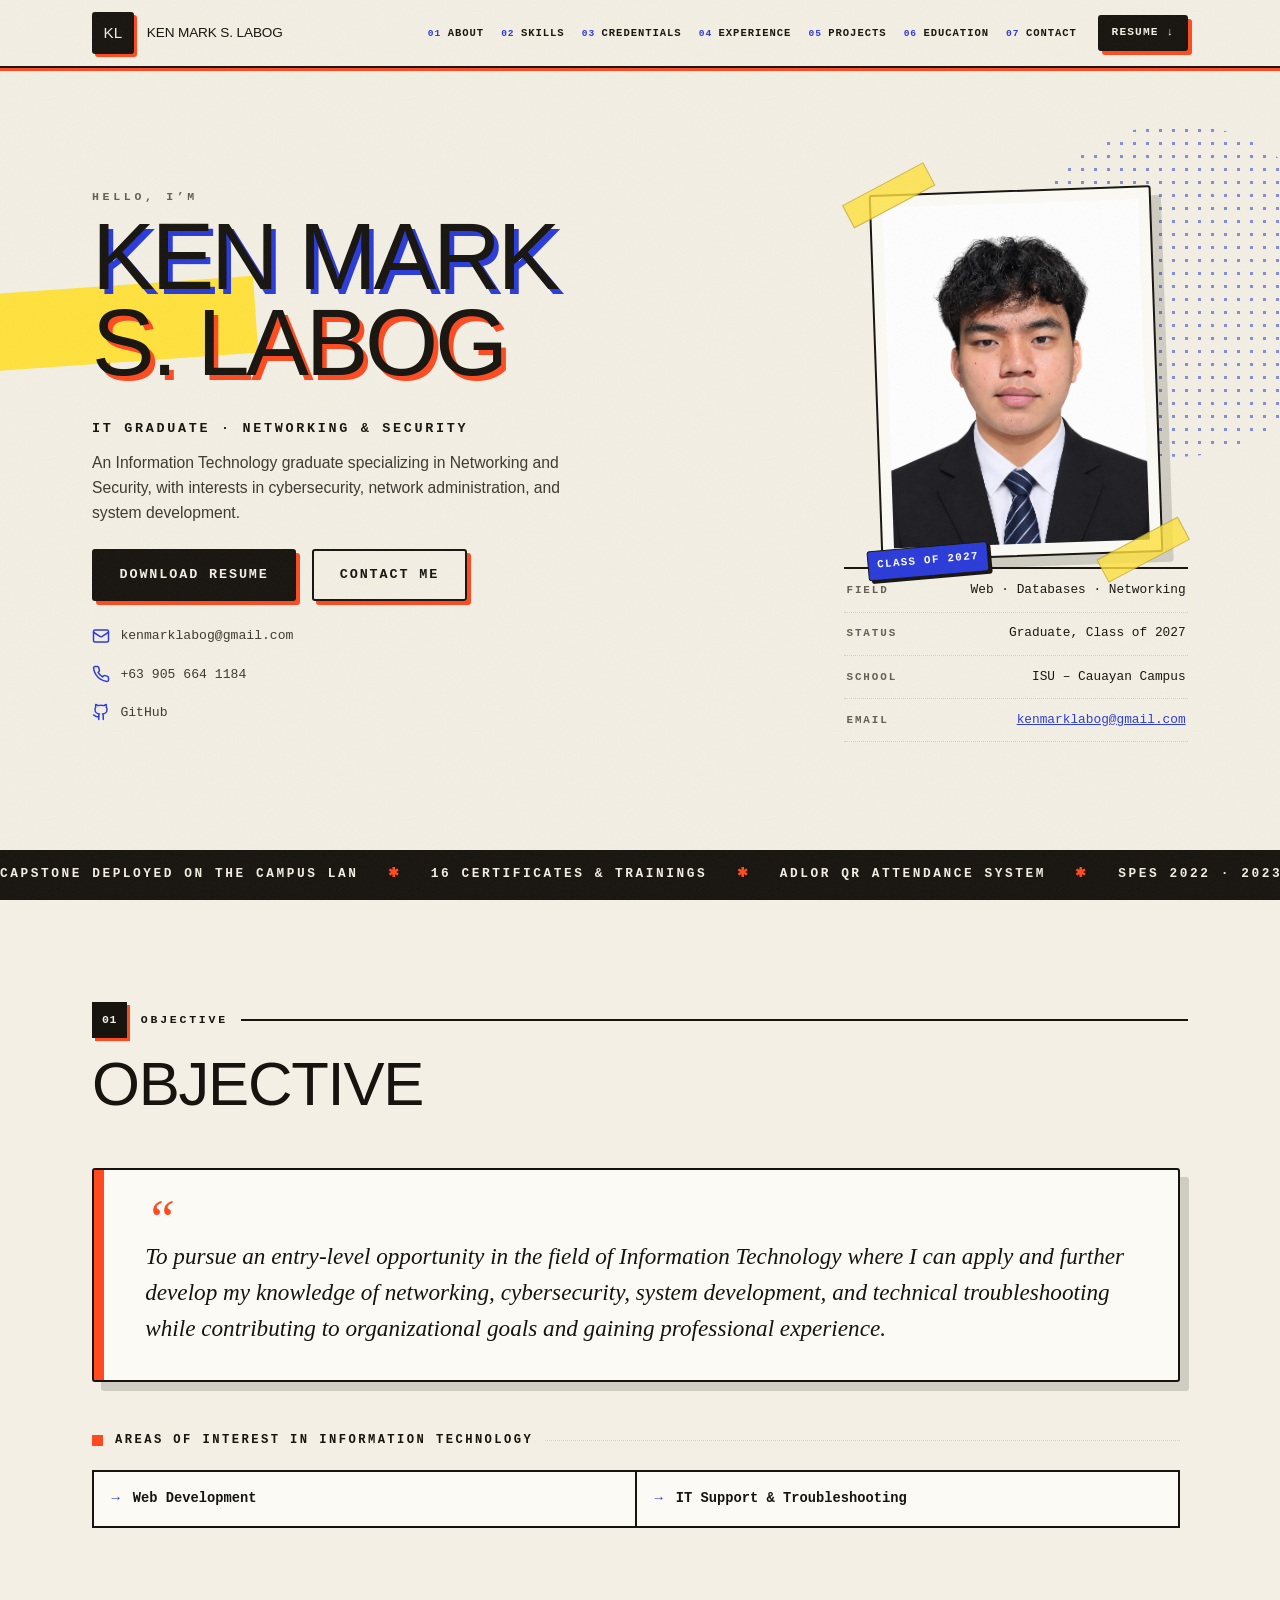
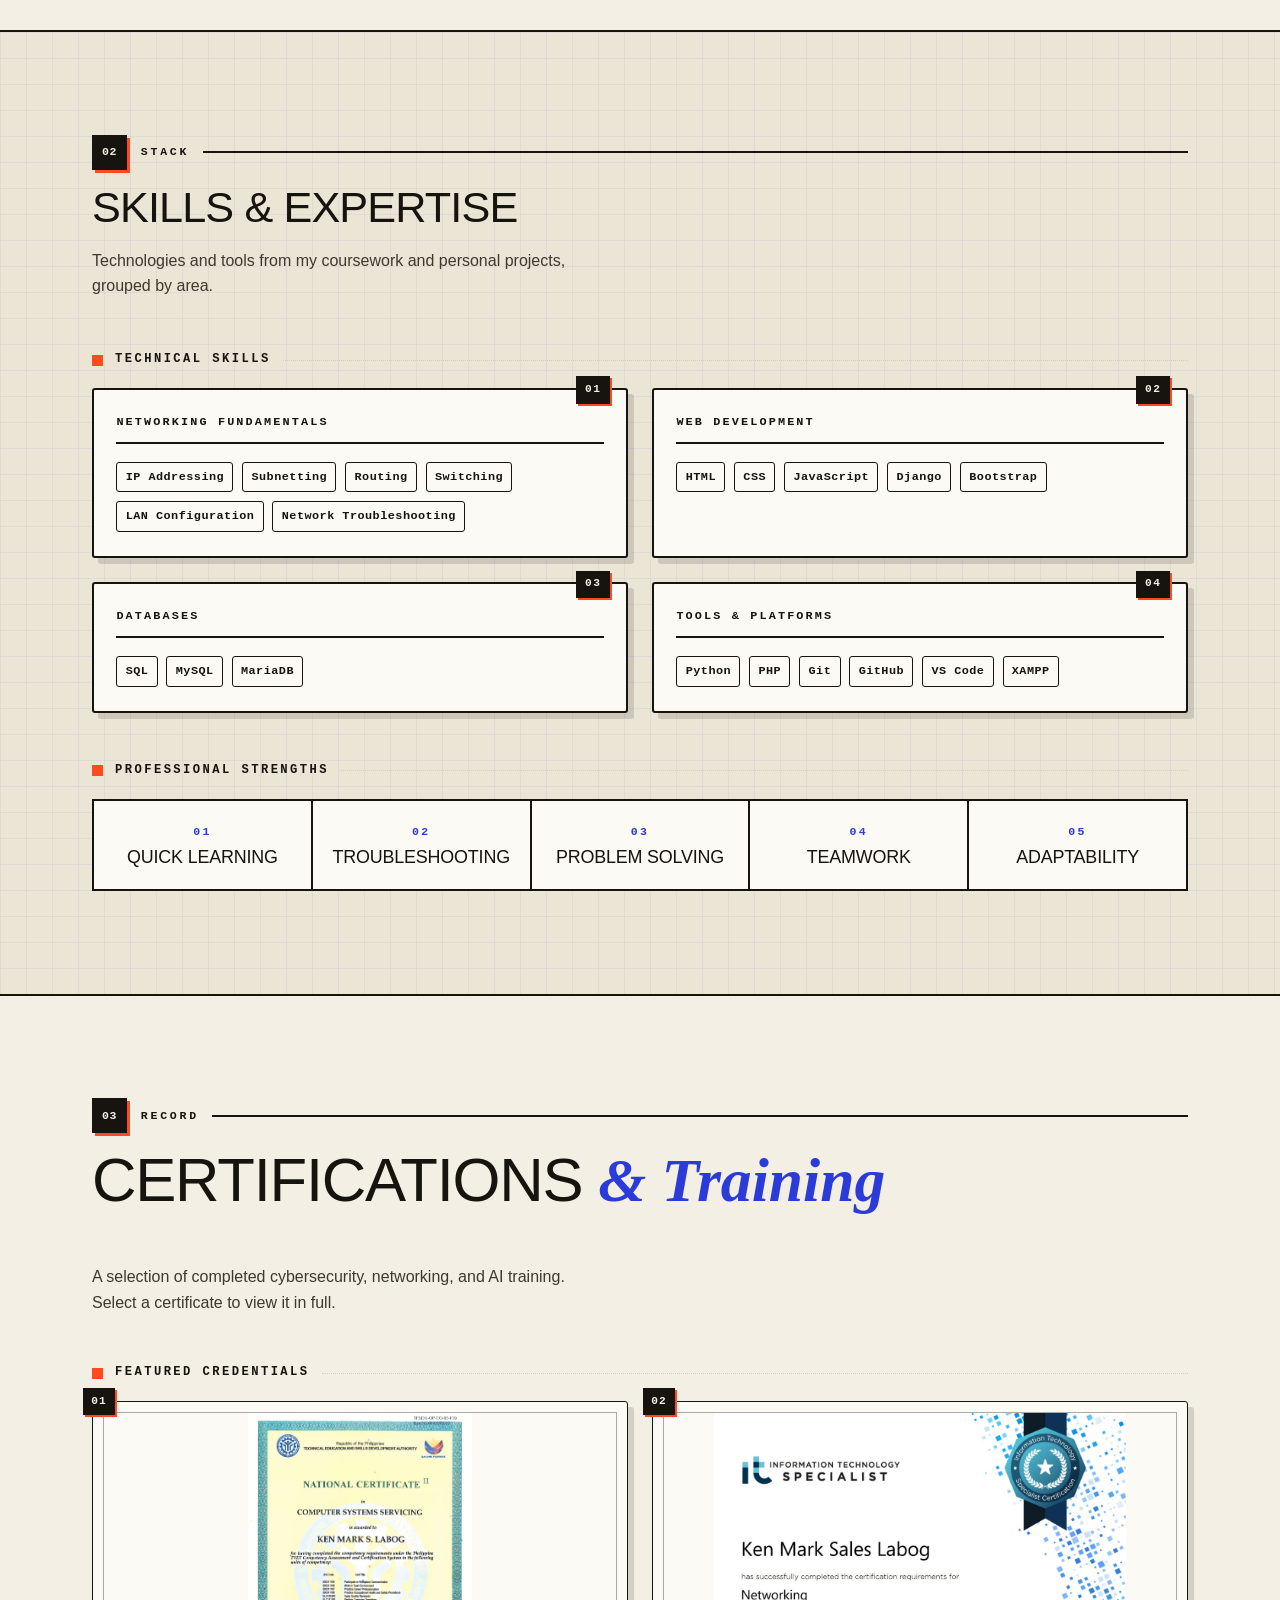
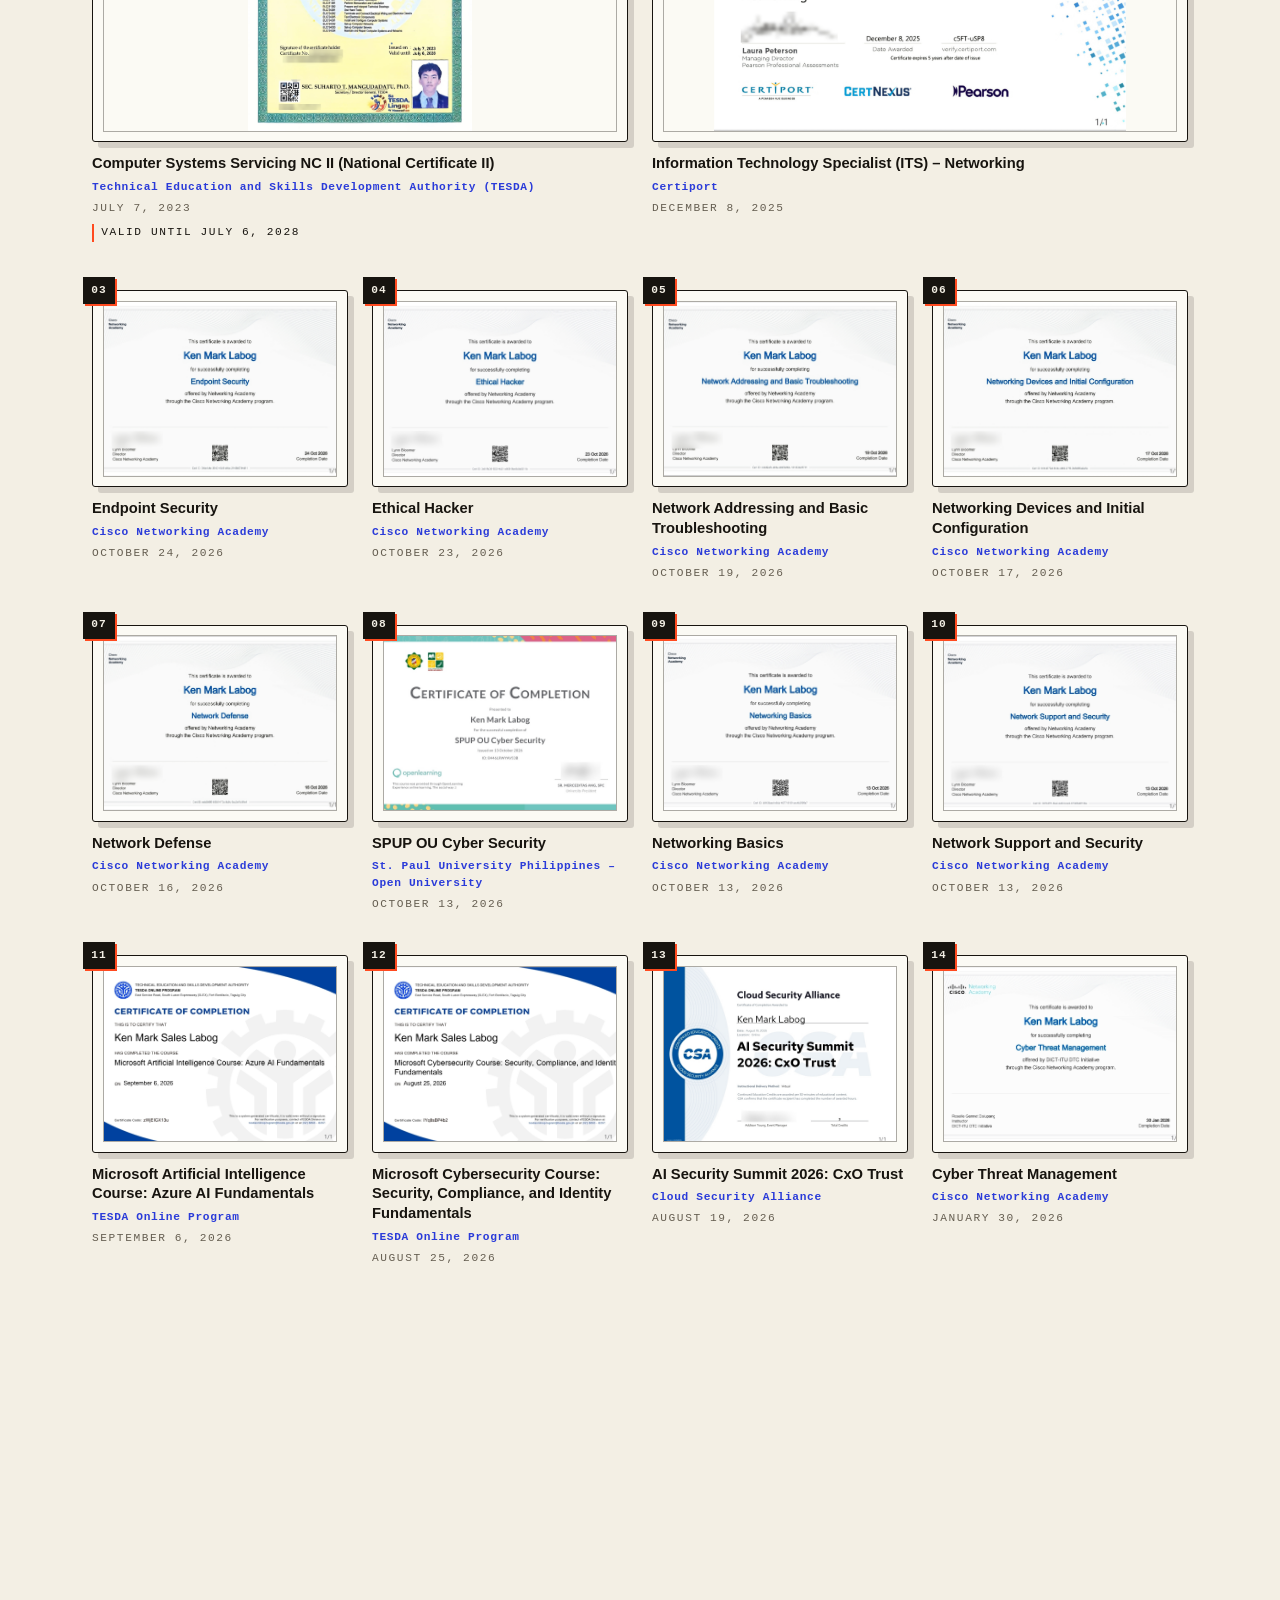
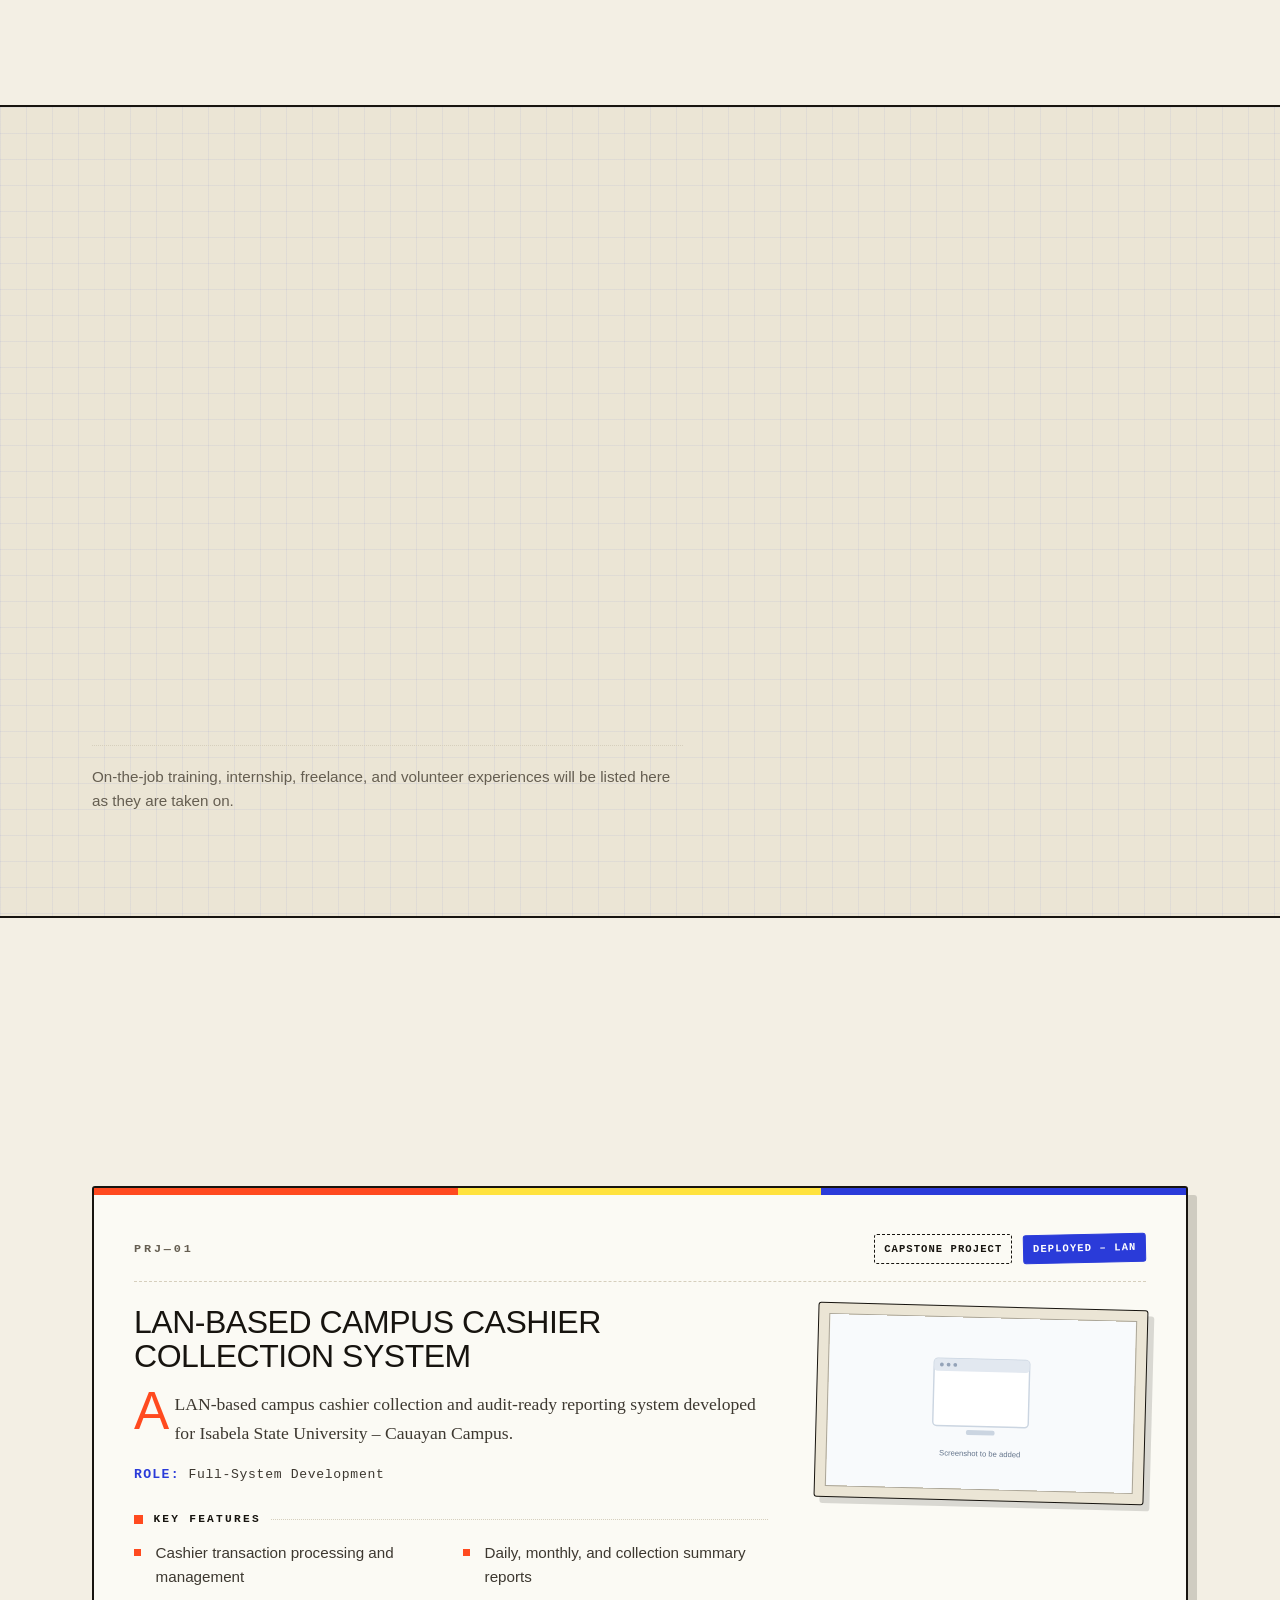
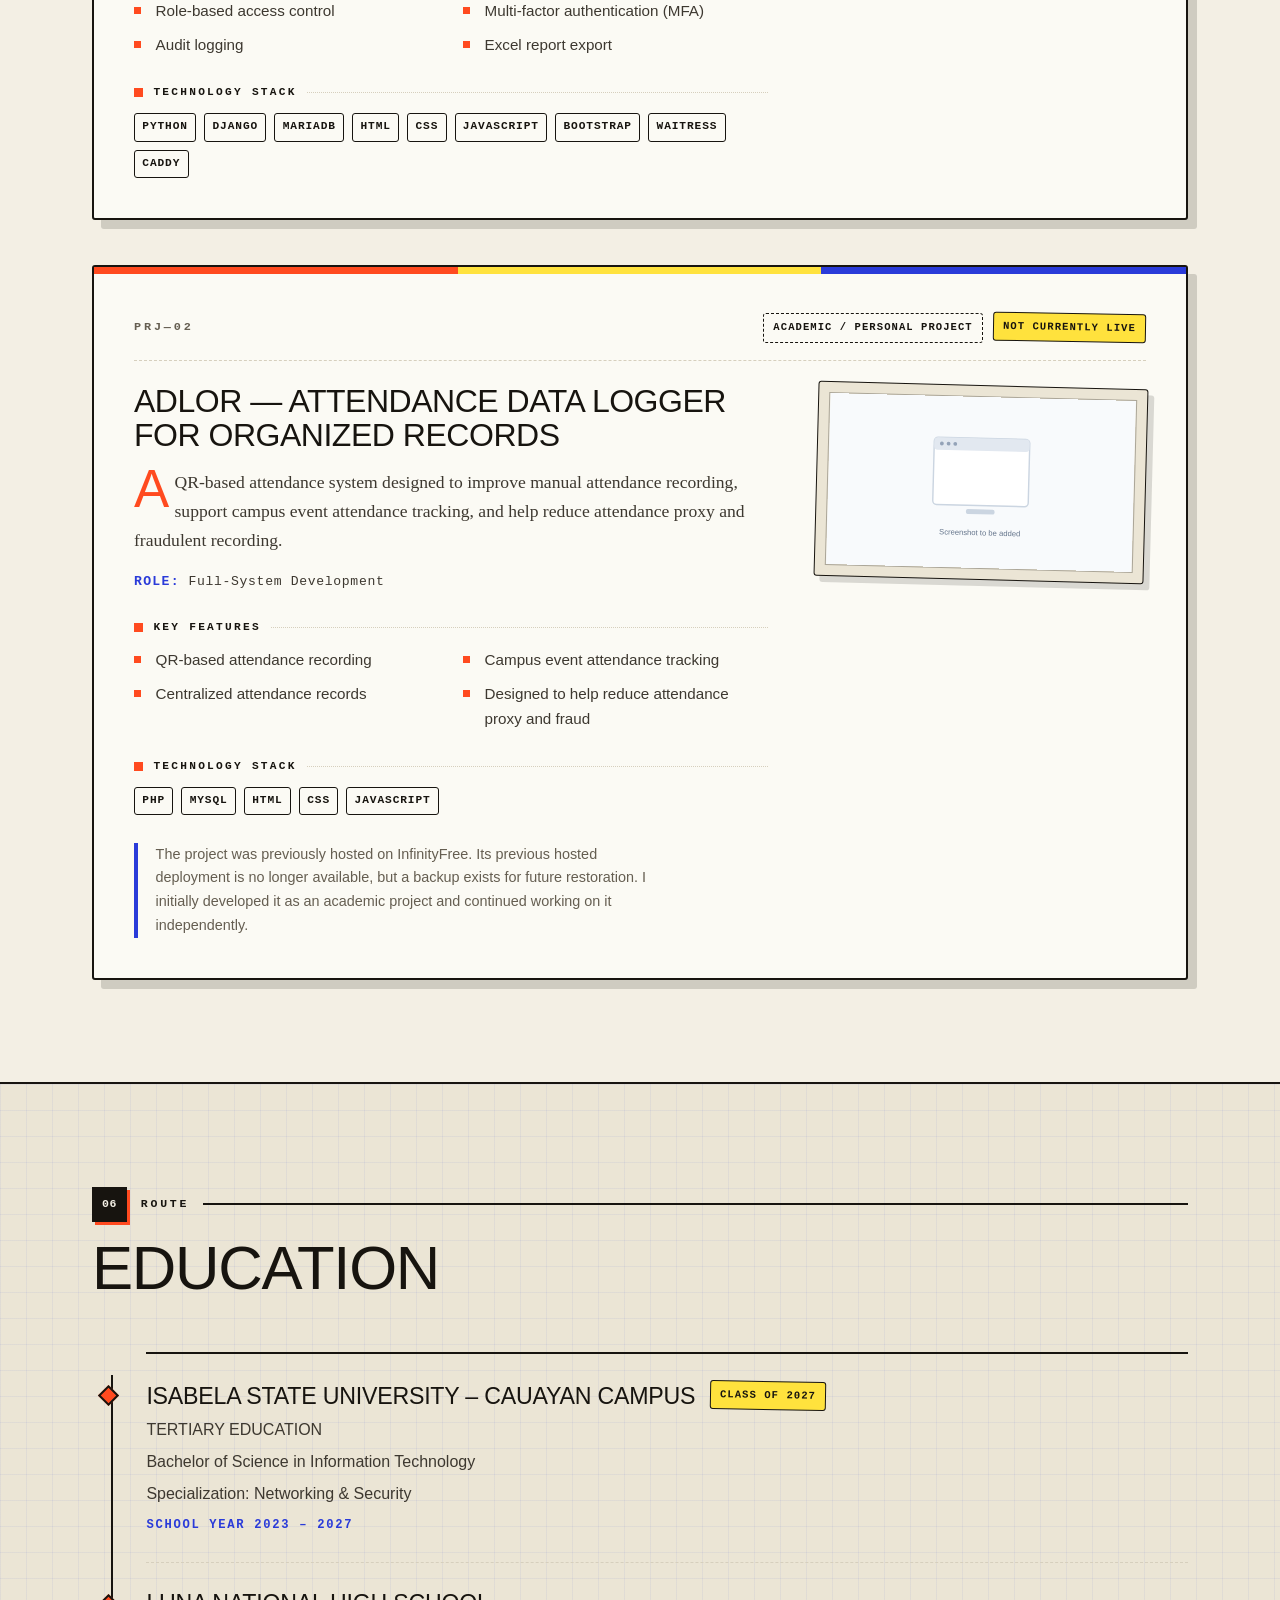
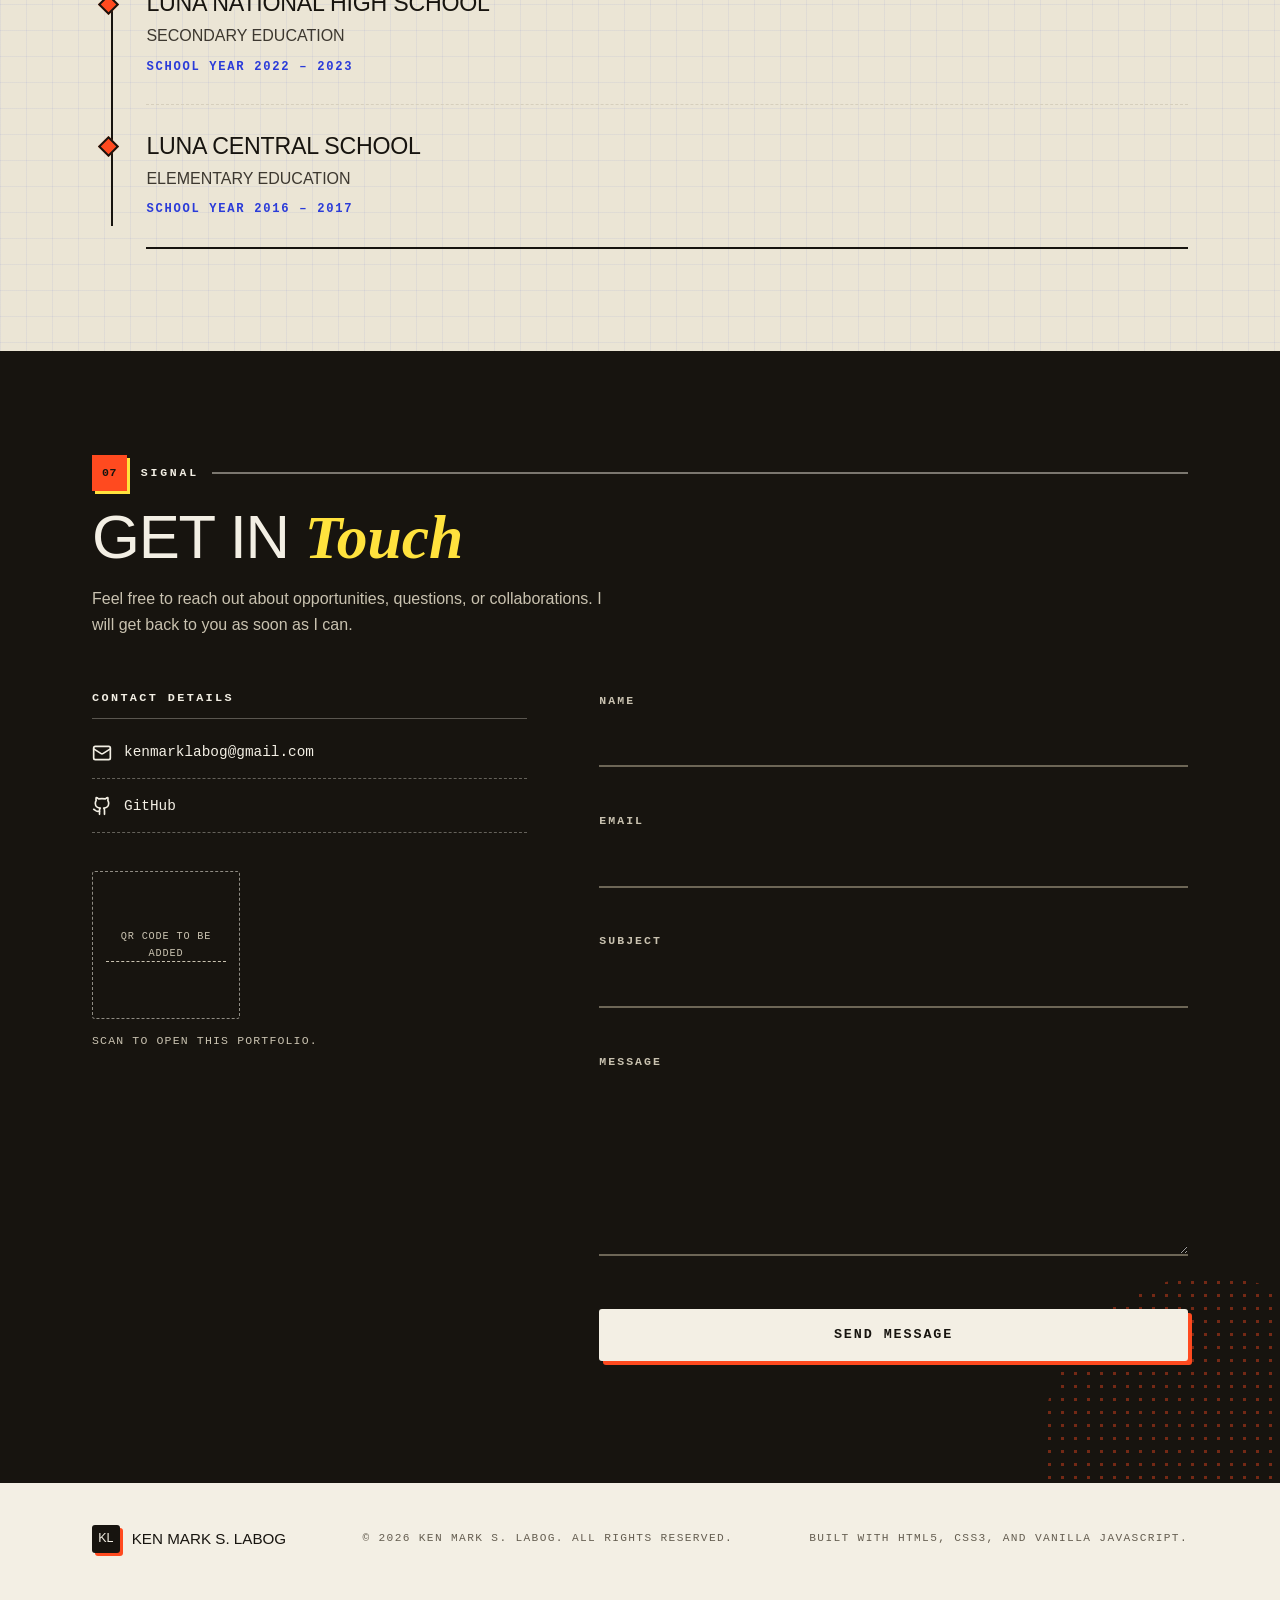
==== commit 20c9aa55: "feat: refine certificate gallery and verification" ====
--- a/index.html
+++ b/index.html
@@ -588,9 +588,11 @@
       <figure class="certificate-modal__figure">
         <img id="certificate-modal-image" src="[data-uri]" alt="">
         <figcaption>
-          <h2 id="certificate-modal-title">Certificate preview</h2>
-          <div class="certificate-modal__meta">
+          <div class="certificate-modal__heading">
+            <h2 id="certificate-modal-title">Certificate preview</h2>
             <p id="certificate-modal-date"></p>
+          </div>
+          <div class="certificate-modal__actions">
             <span class="certificate-modal__position" id="certificate-modal-position"></span>
             <a class="btn btn--primary certificate-verify-btn" id="certificate-modal-verify-btn" aria-label="Verify credential (opens in a new tab)" hidden>Verify</a>
           </div>
--- a/assets/css/styles.css
+++ b/assets/css/styles.css
@@ -1872,35 +1872,6 @@
   box-shadow: 2px 2px 0 rgba(23, 20, 15, 0.16);
 }
 
-.certificate-copy {
-  padding: 0.3em 0.65em;
-  font-family: var(--font-mono);
-  font-size: 0.62rem;
-  font-weight: 700;
-  letter-spacing: 0.14em;
-  text-transform: uppercase;
-  color: var(--paper);
-  background: var(--ink);
-  border: 1.5px solid var(--ink);
-  box-shadow: 2px 2px 0 var(--red);
-  cursor: pointer;
-  transition:
-    transform var(--t-base) var(--ease),
-    box-shadow var(--t-base) var(--ease),
-    background-color var(--t-base) var(--ease);
-}
-
-.certificate-copy:hover {
-  transform: translate(-1px, -1px);
-  box-shadow: 3px 3px 0 var(--red);
-}
-
-.certificate-copy.is-copied {
-  background: var(--blue);
-  border-color: var(--blue);
-  box-shadow: 2px 2px 0 var(--ink);
-}
-
 /* Verification block rendered inside the certificate modal */
 .certificate-modal__verify {
   flex-basis: 100%; /* figcaption is a flex row — force the block onto its own line */
@@ -1963,12 +1934,43 @@
   margin-top: 0;
 }
 
-/* TESDA certificate-number portions — two compact copyable values */
+/* TESDA certificate-number portions — two equal blocks, side by side and
+   kept close together instead of stretched across the modal width */
 .certificate-verify__fields {
-  display: grid;
-  grid-template-columns: repeat(auto-fit, minmax(160px, 1fr));
-  gap: 0.75rem 1.2rem;
-  width: 100%;
+  display: flex;
+  gap: 0.7rem;
+  width: auto;
+  max-width: 300px;
+}
+
+.certificate-verify__fields .certificate-verify__group {
+  flex: 1 1 0;
+  min-width: 0;
+}
+
+.certificate-verify__fields .certificate-verify__code {
+  display: block;
+}
+
+.certificate-verify__fields .certificate-verify__code code {
+  display: block;
+  text-align: center;
+  white-space: nowrap;
+}
+
+/* Labels stay on one line, directly above their own value block */
+.certificate-verify__fields .certificate-verify__label {
+  white-space: nowrap;
+  letter-spacing: 0.08em;
+}
+
+/* Holder name — plain readable text, not a field or a control */
+.certificate-verify__holder {
+  font-family: var(--font-mono);
+  font-size: 0.78rem;
+  font-weight: 700;
+  letter-spacing: 0.05em;
+  color: var(--ink);
 }
 
 /* Featured credentials — two prominent cards above the contact sheet */
@@ -2059,20 +2061,38 @@
 .certificate-modal__figure figcaption {
   display: flex;
   flex-wrap: wrap;
-  align-items: center;
+  align-items: flex-start;
   justify-content: space-between;
-  gap: 0.5rem 1rem;
+  gap: 0.75rem 0.75rem;
   padding-top: 0.9rem;
 }
 
-/* Date · position indicator · VERIFY button beside the certificate title */
-.certificate-modal__meta {
+/* Title column — capped so long titles wrap onto several lines and never
+   run underneath the right-hand VERIFY column. No truncation, no ellipsis. */
+.certificate-modal__heading {
+  display: flex;
+  flex-direction: column;
+  gap: 0.3rem;
+  flex: 1 1 60%;
+  min-width: 0;
+  max-width: 66%;
+}
+
+.certificate-modal__heading h2 {
+  margin-bottom: 0;
+  overflow-wrap: break-word;
+  hyphens: auto;
+}
+
+/* Right-hand column: position indicator + VERIFY button, always its own
+   column so the two can never overlap the title. */
+.certificate-modal__actions {
   display: flex;
   align-items: center;
   justify-content: flex-end;
   flex-wrap: wrap;
-  gap: 0.5rem 0.85rem;
-  margin-left: auto; /* stays right-aligned even when it wraps below the title */
+  gap: 0.5rem;
+  margin-left: auto; /* stays right-aligned when it wraps onto its own line */
 }
 
 .certificate-modal__position {
@@ -2083,11 +2103,15 @@
   color: var(--muted);
 }
 
+/* VERIFY — dark plate, white uppercase label, hard 4px orange/red offset
+   shadow, and a press-down hover/active state inherited from .btn--primary */
 .certificate-verify-btn {
-  min-height: 42px;
+  flex-shrink: 0;
+  min-height: 44px;
   padding: 0.6em 1.05em;
   font-size: 0.7rem;
   letter-spacing: 0.16em;
+  white-space: nowrap;
 }
 
 .certificate-verify-btn::after {
@@ -2106,7 +2130,10 @@
   text-transform: uppercase;
 }
 
-.certificate-modal__figure p {
+/* Date under the title — scoped to the heading column so verification copy
+   further down keeps its own readable styling. */
+.certificate-modal__heading p {
+  margin: 0;
   font-family: var(--font-mono);
   font-size: 0.75rem;
   letter-spacing: 0.12em;
@@ -2682,6 +2709,19 @@
   .certificate-modal__figure {
     padding: 0.8rem;
   }
+
+  /* Narrow screens: the title owns the whole row so it can wrap freely,
+     and the position indicator + VERIFY sit together on the line below. */
+  .certificate-modal__heading {
+    flex: 1 1 100%;
+    max-width: 100%;
+  }
+
+  .certificate-modal__actions {
+    width: 100%;
+    justify-content: space-between;
+    margin-left: 0;
+  }
   /* Keep the dotted burst clear of the centered name — it now sits at the
      top of the stacked mobile cover. */
   .deco-burst {
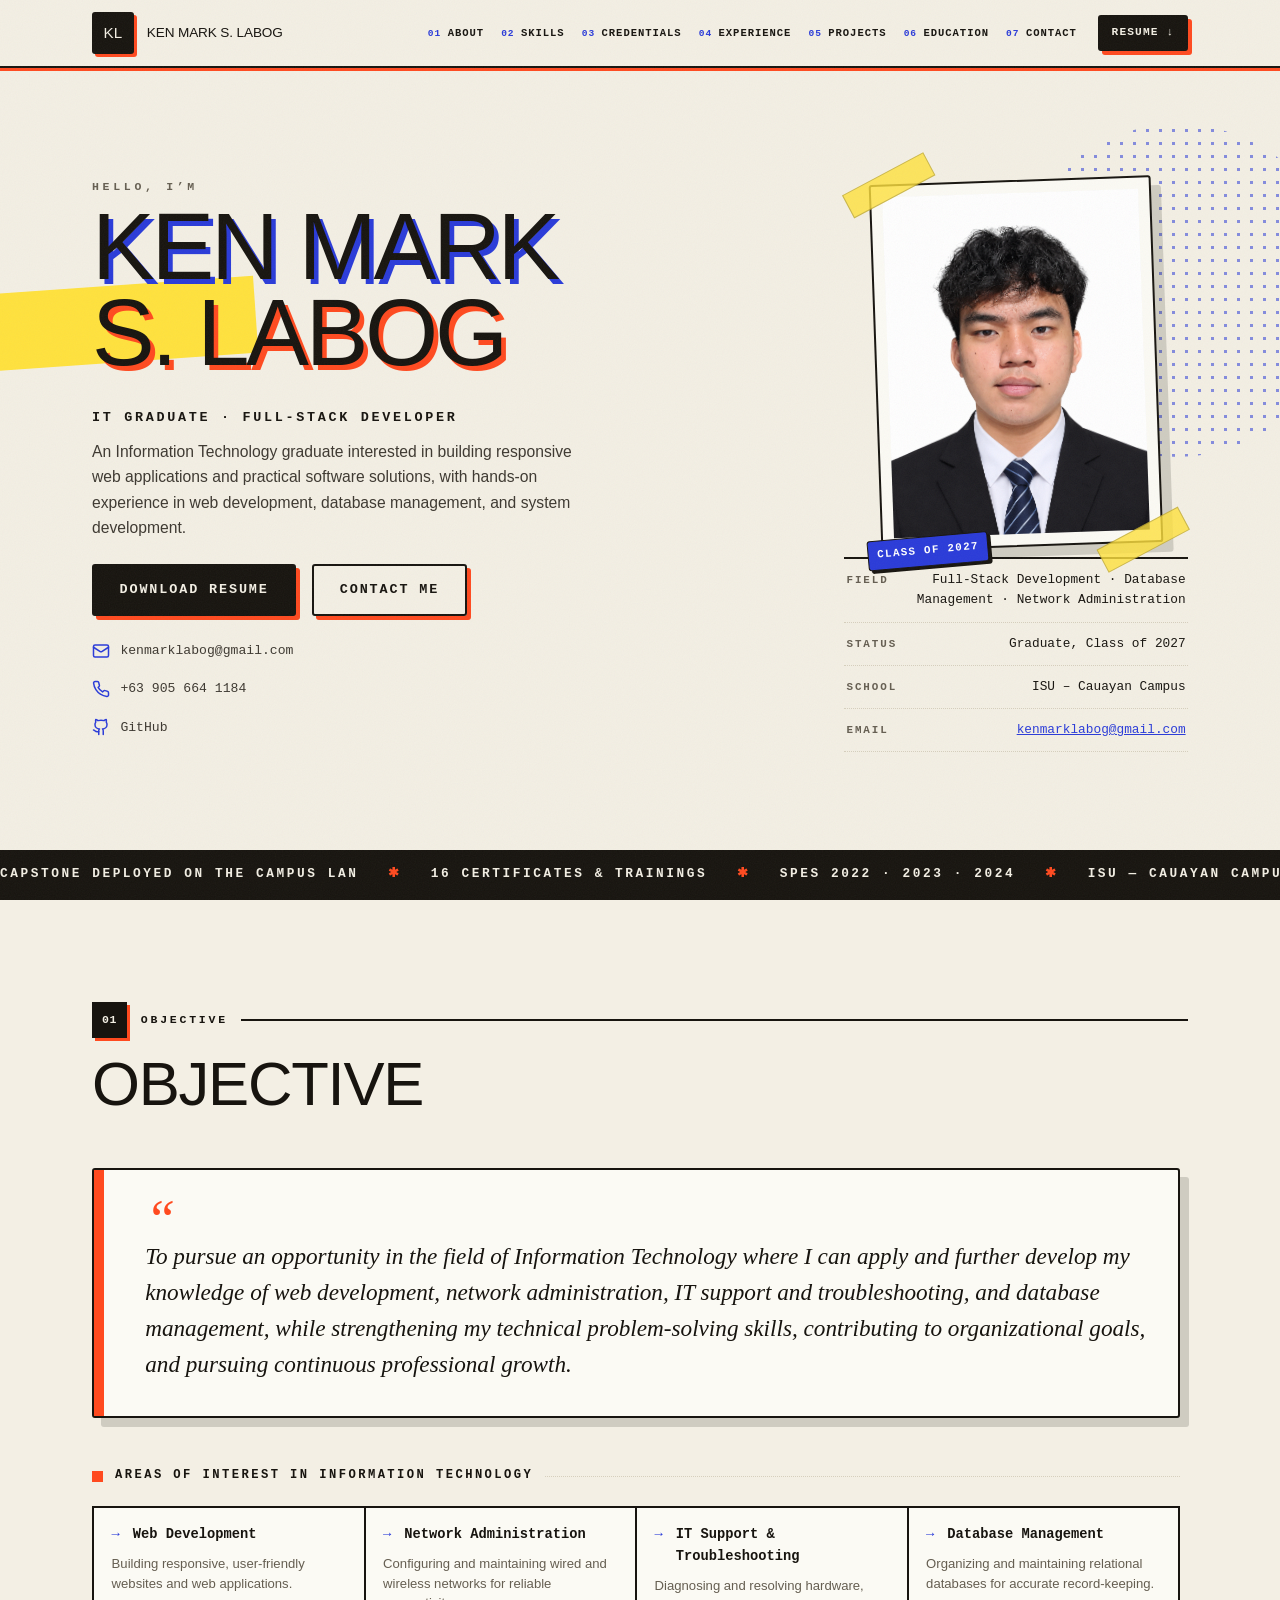
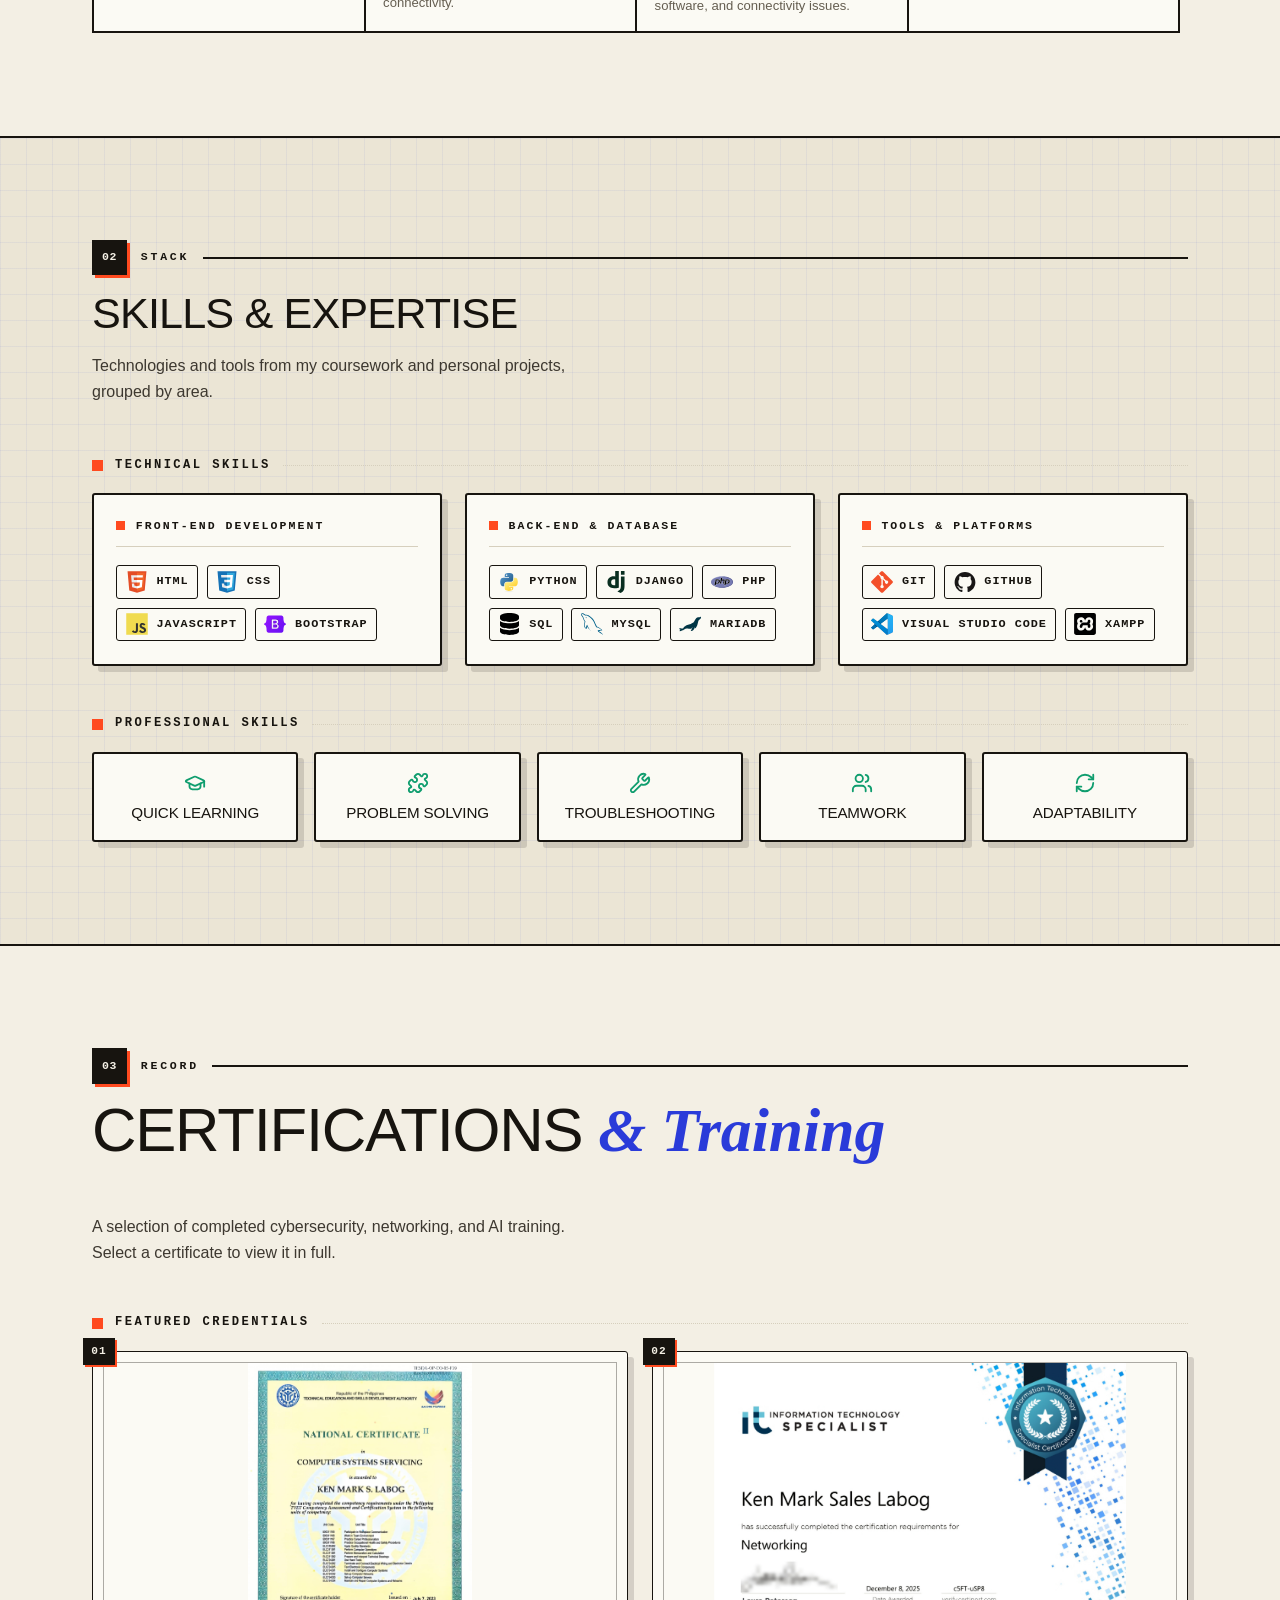
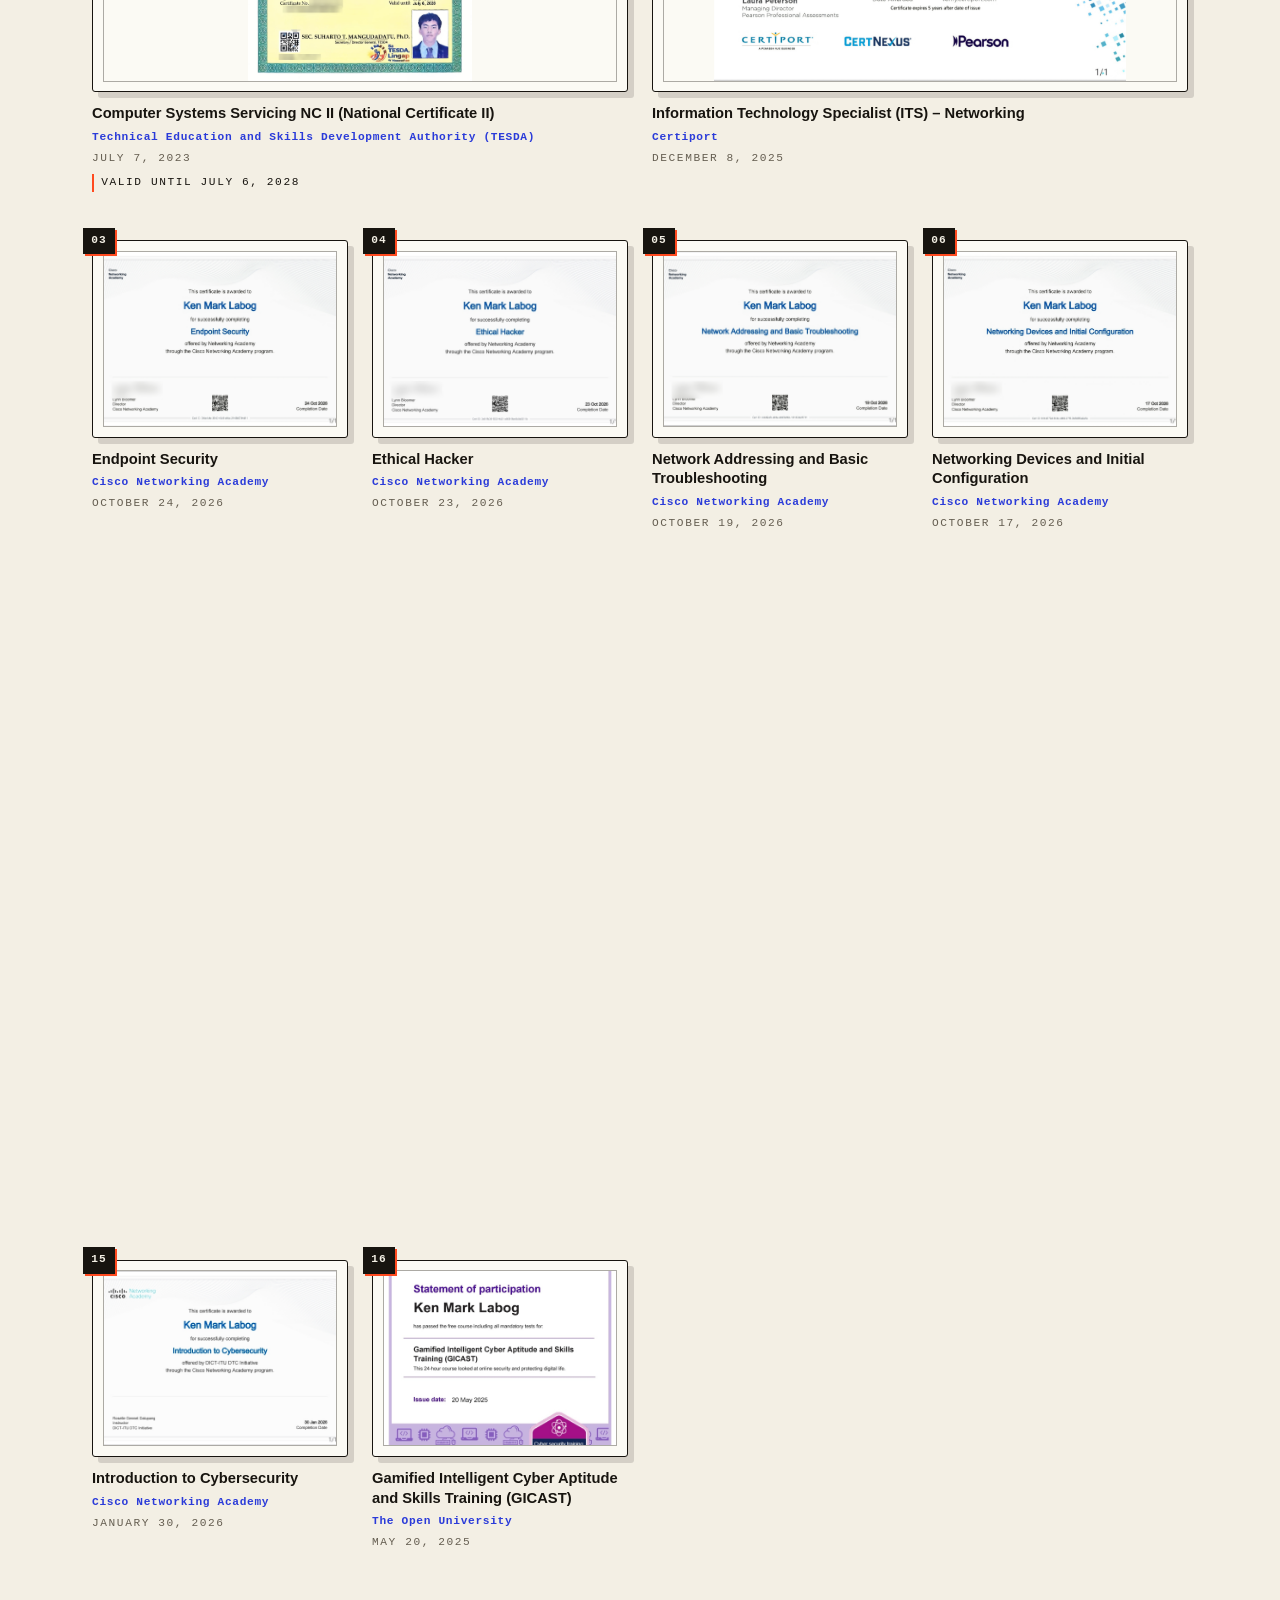
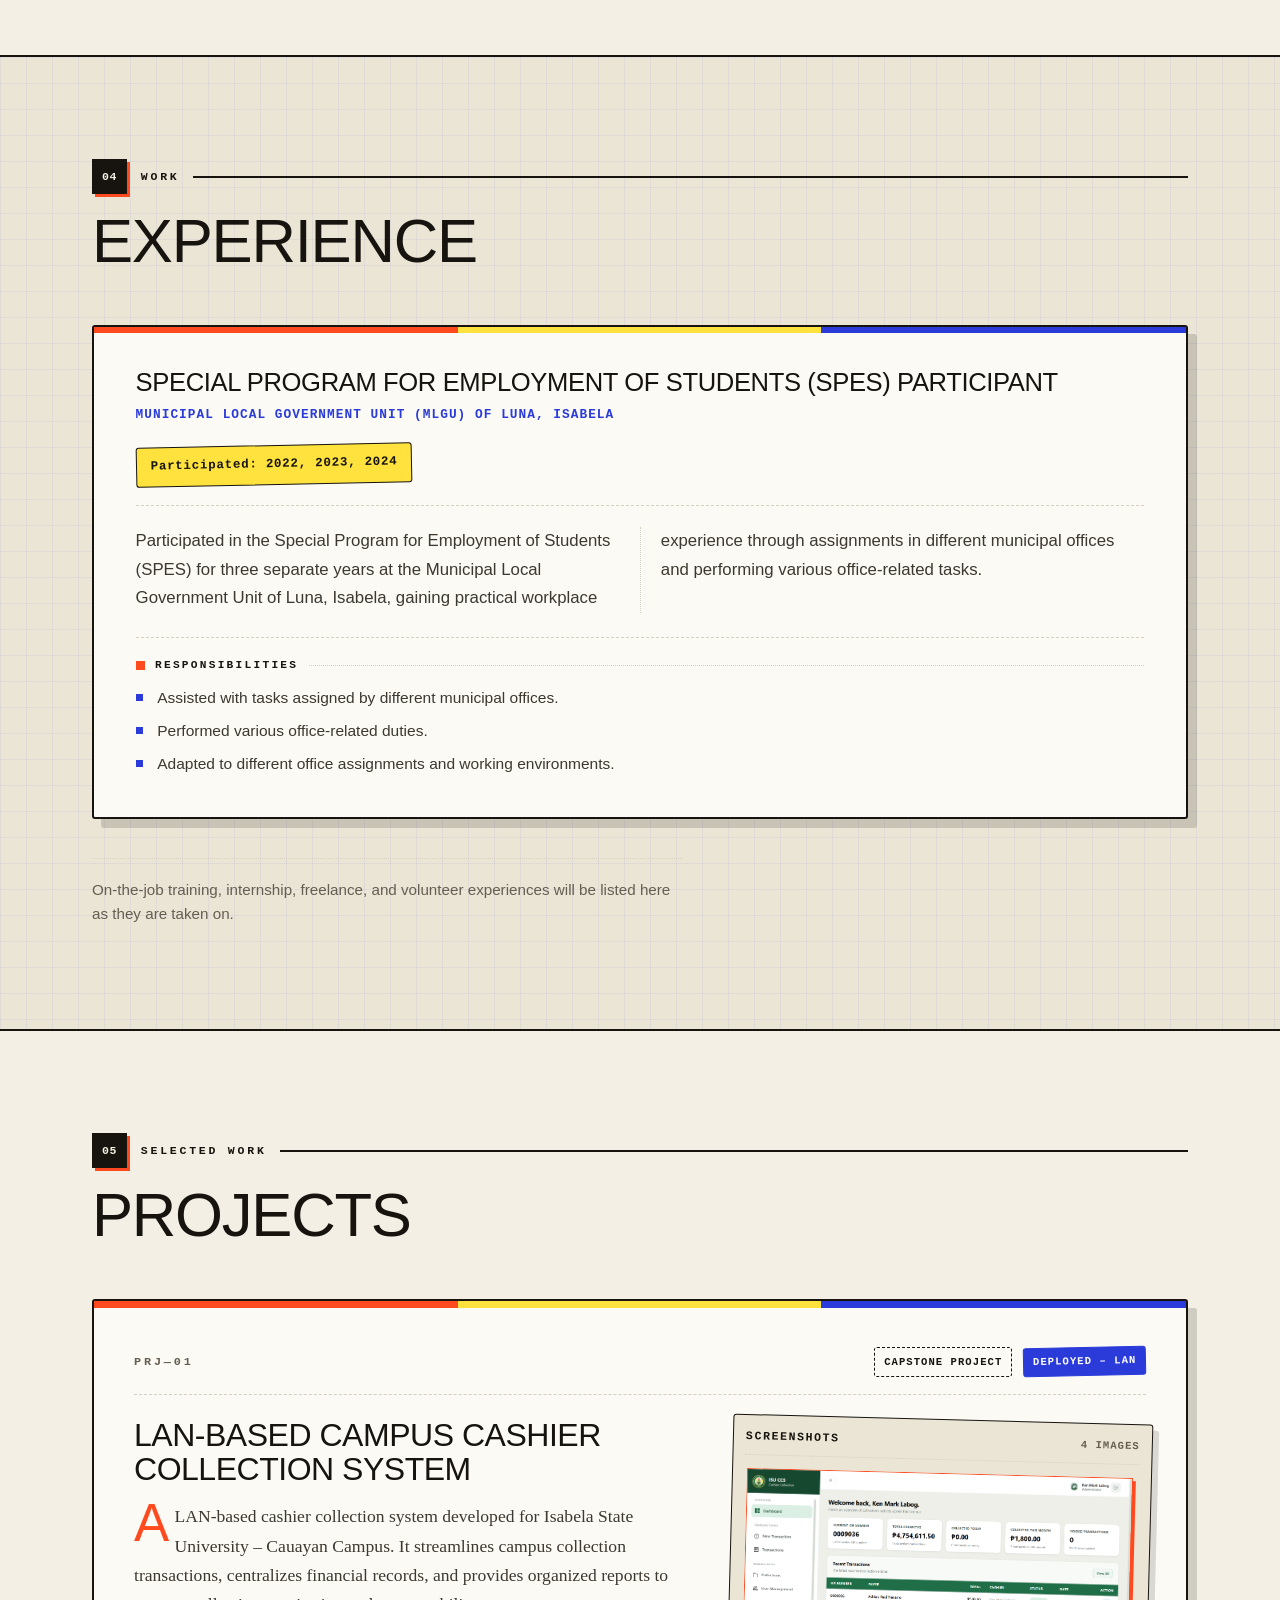
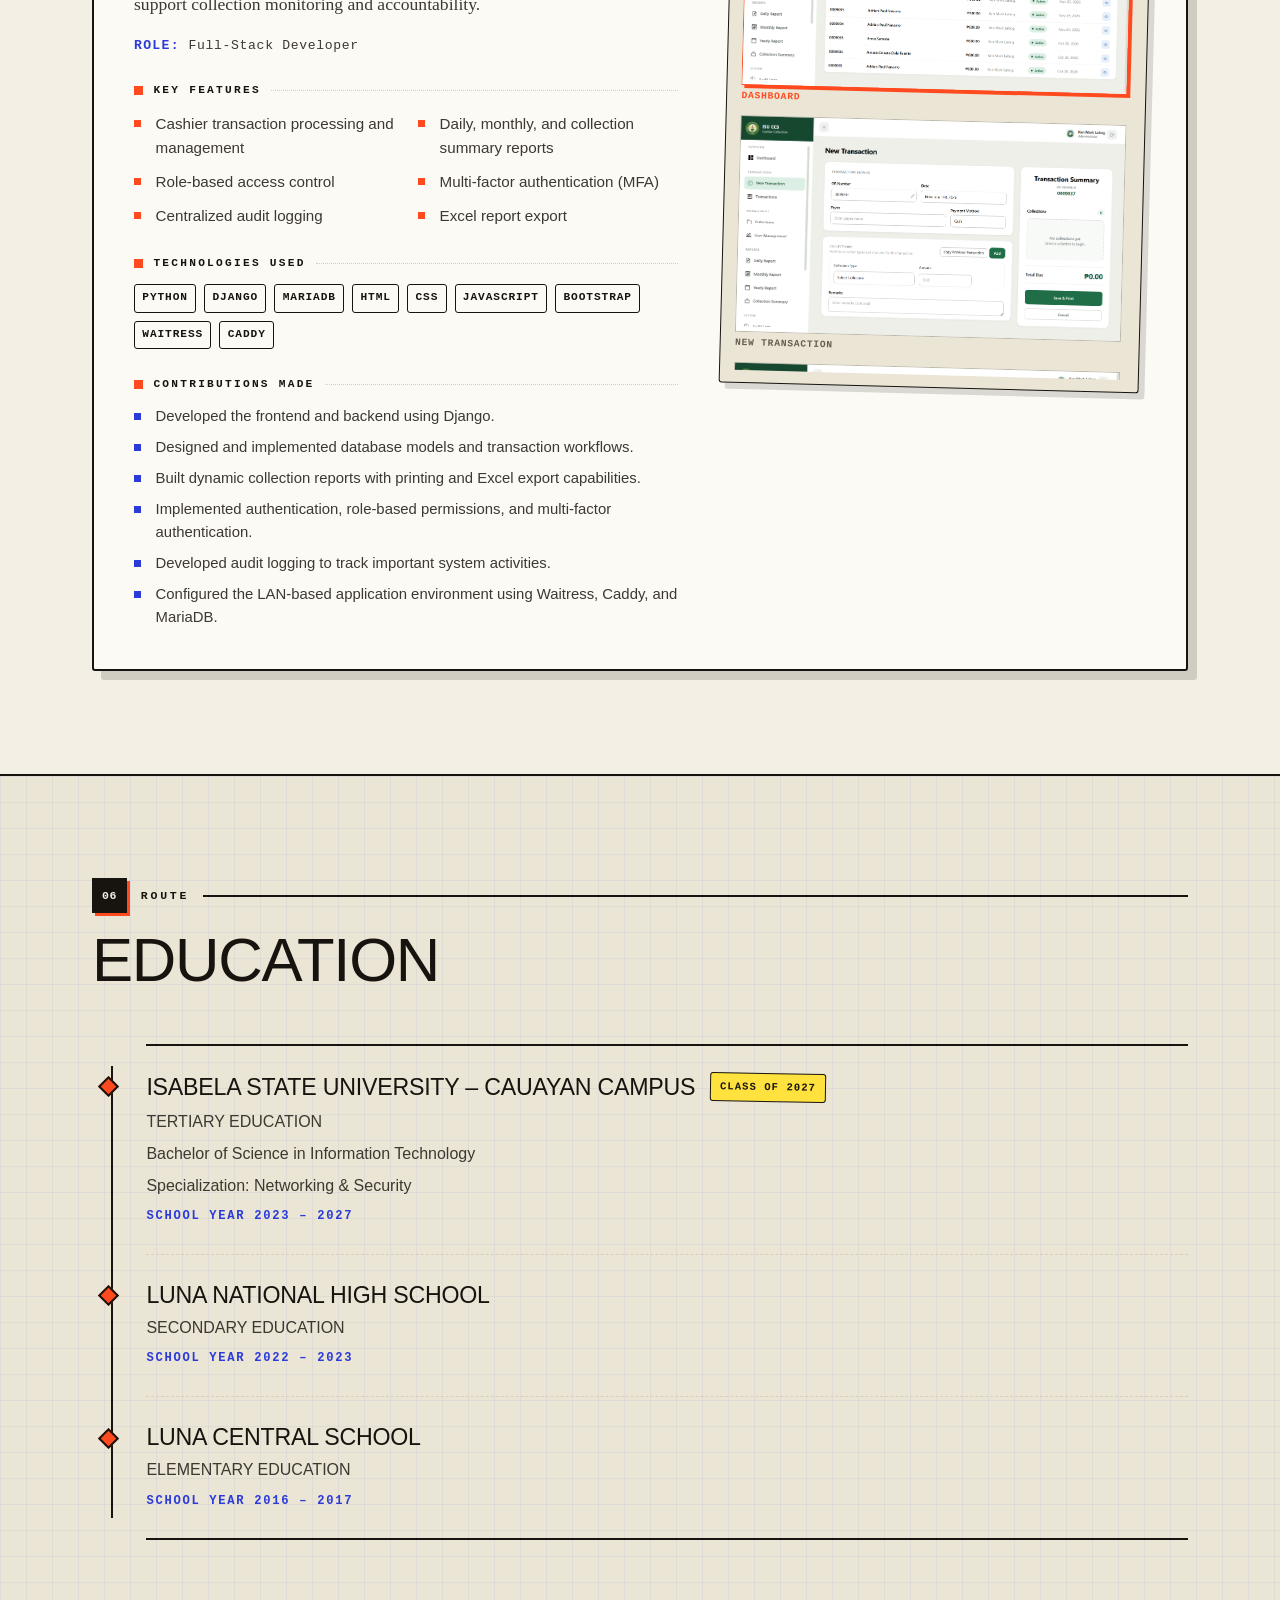
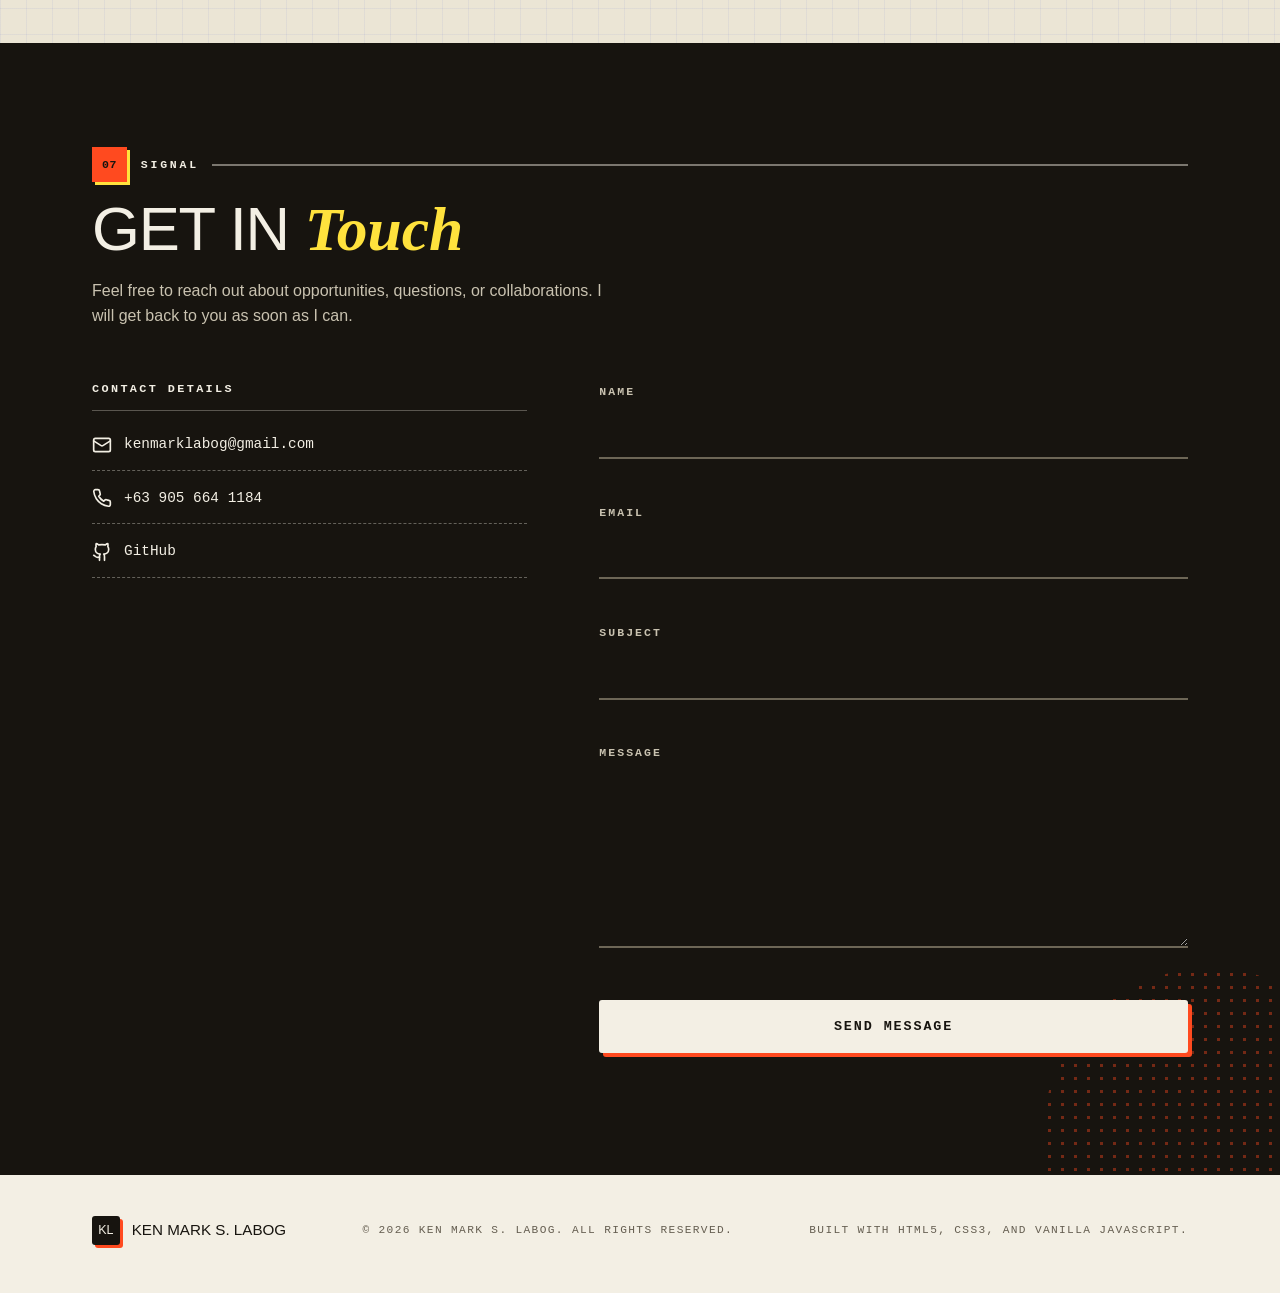
==== commit 39e7a8b1: "feat: update portfolio content and project gallery" ====
--- a/index.html
+++ b/index.html
@@ -87,7 +87,7 @@
           <li><a class="nav-link" href="#education"><span class="nav-num" aria-hidden="true">06</span>Education</a></li>
           <li><a class="nav-link" href="#contact"><span class="nav-num" aria-hidden="true">07</span>Contact</a></li>
         </ul>
-        <a class="btn btn--primary nav-cta" href="resume.html">Resume &darr;</a>
+        <a class="btn btn--primary nav-cta" href="assets/KenMarkLabog_Resume.pdf" download>Resume &darr;</a>
       </nav>
     </div>
   </header>
@@ -110,11 +110,11 @@
           </h1>
 
           <div class="hero-content">
-            <p class="hero-role">IT GRADUATE &middot; NETWORKING &amp; SECURITY</p>
-            <p class="hero-intro">An Information Technology graduate specializing in Networking and Security, with interests in cybersecurity, network administration, and system development.</p>
+            <p class="hero-role">IT GRADUATE &middot; FULL-STACK DEVELOPER</p>
+            <p class="hero-intro">An Information Technology graduate interested in building responsive web applications and practical software solutions, with hands-on experience in web development, database management, and system development.</p>
 
             <div class="hero-actions">
-              <a class="btn btn--primary btn--lg" href="resume.html">Download Resume</a>
+              <a class="btn btn--primary btn--lg" href="assets/KenMarkLabog_Resume.pdf" download>Download Resume</a>
               <a class="btn btn--outline btn--lg" href="#contact">Contact Me</a>
             </div>
 
@@ -157,7 +157,7 @@
           <dl class="spec-table hero-spec">
             <div class="spec-row">
               <dt>Field</dt>
-              <dd>Web &middot; Databases &middot; Networking</dd>
+              <dd>Full-Stack Development &middot; Database Management &middot; Network Administration</dd>
             </div>
             <div class="spec-row">
               <dt>Status</dt>
@@ -178,8 +178,8 @@
       <!-- Press ticker (decorative repetition) -->
       <div class="ticker" aria-hidden="true">
         <div class="ticker-track">
-          <span class="ticker-run">Capstone deployed on the campus LAN <b>&#10033;</b> 16 certificates &amp; trainings <b>&#10033;</b> ADLOR QR attendance system <b>&#10033;</b> SPES 2022 &middot; 2023 &middot; 2024 <b>&#10033;</b> ISU &mdash; Cauayan Campus <b>&#10033;</b> Class of 2027 <b>&#10033;</b> </span>
-          <span class="ticker-run">Capstone deployed on the campus LAN <b>&#10033;</b> 16 certificates &amp; trainings <b>&#10033;</b> ADLOR QR attendance system <b>&#10033;</b> SPES 2022 &middot; 2023 &middot; 2024 <b>&#10033;</b> ISU &mdash; Cauayan Campus <b>&#10033;</b> Class of 2027 <b>&#10033;</b> </span>
+          <span class="ticker-run">Capstone deployed on the campus LAN <b>&#10033;</b> 16 certificates &amp; trainings <b>&#10033;</b> SPES 2022 &middot; 2023 &middot; 2024 <b>&#10033;</b> ISU &mdash; Cauayan Campus <b>&#10033;</b> Class of 2027 <b>&#10033;</b> </span>
+          <span class="ticker-run">Capstone deployed on the campus LAN <b>&#10033;</b> 16 certificates &amp; trainings <b>&#10033;</b> SPES 2022 &middot; 2023 &middot; 2024 <b>&#10033;</b> ISU &mdash; Cauayan Campus <b>&#10033;</b> Class of 2027 <b>&#10033;</b> </span>
         </div>
       </div>
     </section>
@@ -196,16 +196,31 @@
           <div class="about-content">
             <blockquote class="objective">
               <span class="objective-mark" aria-hidden="true">&ldquo;</span>
-              To pursue an entry-level opportunity in the field of Information Technology
-              where I can apply and further develop my knowledge of networking,
-              cybersecurity, system development, and technical troubleshooting while
-              contributing to organizational goals and gaining professional experience.
+              To pursue an opportunity in the field of Information Technology where I
+              can apply and further develop my knowledge of web development, network
+              administration, IT support and troubleshooting, and database management,
+              while strengthening my technical problem-solving skills, contributing to
+              organizational goals, and pursuing continuous professional growth.
             </blockquote>
 
             <h3 class="sub-label">Areas of Interest in Information Technology</h3>
             <ul class="leader-list">
-              <li><span class="leader-key">Web Development</span></li>
-              <li><span class="leader-key">IT Support &amp; Troubleshooting</span></li>
+              <li>
+                <span class="leader-key">Web Development</span>
+                <span class="leader-desc">Building responsive, user-friendly websites and web applications.</span>
+              </li>
+              <li>
+                <span class="leader-key">Network Administration</span>
+                <span class="leader-desc">Configuring and maintaining wired and wireless networks for reliable connectivity.</span>
+              </li>
+              <li>
+                <span class="leader-key">IT Support &amp; Troubleshooting</span>
+                <span class="leader-desc">Diagnosing and resolving hardware, software, and connectivity issues.</span>
+              </li>
+              <li>
+                <span class="leader-key">Database Management</span>
+                <span class="leader-desc">Organizing and maintaining relational databases for accurate record-keeping.</span>
+              </li>
             </ul>
           </div>
         </div>
@@ -222,57 +237,64 @@
         </header>
 
         <h3 class="sub-label">Technical Skills</h3>
+        <!-- Technology icons: vendored locally under assets/images/icons/ —
+             Devicon (CC BY 3.0), Font Awesome Free (CC BY 4.0),
+             Simple Icons (CC0), Lucide (ISC). No runtime dependencies. -->
         <ul class="skill-groups">
           <li class="skill-group reveal">
-            <h4>Networking Fundamentals</h4>
-            <ul class="chip-list">
-              <li class="chip">IP Addressing</li>
-              <li class="chip">Subnetting</li>
-              <li class="chip">Routing</li>
-              <li class="chip">Switching</li>
-              <li class="chip">LAN Configuration</li>
-              <li class="chip">Network Troubleshooting</li>
+            <h4>Front-End Development</h4>
+            <ul class="tech-chips">
+              <li class="tech-chip"><img class="tech-icon" src="assets/images/icons/html5.svg" alt="" width="22" height="22" loading="lazy">HTML</li>
+              <li class="tech-chip"><img class="tech-icon" src="assets/images/icons/css.svg" alt="" width="22" height="22" loading="lazy">CSS</li>
+              <li class="tech-chip"><img class="tech-icon" src="assets/images/icons/javascript.svg" alt="" width="22" height="22" loading="lazy">JavaScript</li>
+              <li class="tech-chip"><img class="tech-icon" src="assets/images/icons/bootstrap.svg" alt="" width="22" height="22" loading="lazy">Bootstrap</li>
             </ul>
           </li>
           <li class="skill-group reveal">
-            <h4>Web Development</h4>
-            <ul class="chip-list">
-              <li class="chip">HTML</li>
-              <li class="chip">CSS</li>
-              <li class="chip">JavaScript</li>
-              <li class="chip">Django</li>
-              <li class="chip">Bootstrap</li>
-            </ul>
-          </li>
-          <li class="skill-group reveal">
-            <h4>Databases</h4>
-            <ul class="chip-list">
-              <li class="chip">SQL</li>
-              <li class="chip">MySQL</li>
-              <li class="chip">MariaDB</li>
+            <h4>Back-End &amp; Database</h4>
+            <ul class="tech-chips">
+              <li class="tech-chip"><img class="tech-icon" src="assets/images/icons/python.svg" alt="" width="22" height="22" loading="lazy">Python</li>
+              <li class="tech-chip"><img class="tech-icon" src="assets/images/icons/django.svg" alt="" width="22" height="22" loading="lazy">Django</li>
+              <li class="tech-chip"><img class="tech-icon" src="assets/images/icons/php.svg" alt="" width="22" height="22" loading="lazy">PHP</li>
+              <li class="tech-chip"><img class="tech-icon" src="assets/images/icons/sql.svg" alt="" width="22" height="22" loading="lazy">SQL</li>
+              <li class="tech-chip"><img class="tech-icon" src="assets/images/icons/mysql.svg" alt="" width="22" height="22" loading="lazy">MySQL</li>
+              <li class="tech-chip"><img class="tech-icon" src="assets/images/icons/mariadb.svg" alt="" width="22" height="22" loading="lazy">MariaDB</li>
             </ul>
           </li>
           <li class="skill-group reveal">
             <h4>Tools &amp; Platforms</h4>
-            <ul class="chip-list">
-              <li class="chip">Python</li>
-              <li class="chip">PHP</li>
-              <li class="chip">Git</li>
-              <li class="chip">GitHub</li>
-              <li class="chip">VS Code</li>
-              <li class="chip">XAMPP</li>
+            <ul class="tech-chips">
+              <li class="tech-chip"><img class="tech-icon" src="assets/images/icons/git.svg" alt="" width="22" height="22" loading="lazy">Git</li>
+              <li class="tech-chip"><img class="tech-icon" src="assets/images/icons/github.svg" alt="" width="22" height="22" loading="lazy">GitHub</li>
+              <li class="tech-chip"><img class="tech-icon" src="assets/images/icons/vscode.svg" alt="" width="22" height="22" loading="lazy">Visual Studio Code</li>
+              <li class="tech-chip"><img class="tech-icon" src="assets/images/icons/xampp.svg" alt="" width="22" height="22" loading="lazy">XAMPP</li>
             </ul>
           </li>
         </ul>
 
-        <h3 class="sub-label">Professional Strengths</h3>
-        <ol class="strength-strip">
-          <li>Quick learning</li>
-          <li>Troubleshooting</li>
-          <li>Problem solving</li>
-          <li>Teamwork</li>
-          <li>Adaptability</li>
-        </ol>
+        <h3 class="sub-label">Professional Skills</h3>
+        <ul class="strength-strip">
+          <li class="strength-card reveal">
+            <img class="strength-icon" src="assets/images/icons/prof-learning.svg" alt="" width="22" height="22" loading="lazy">
+            <span class="strength-name">Quick Learning</span>
+          </li>
+          <li class="strength-card reveal">
+            <img class="strength-icon" src="assets/images/icons/prof-problem.svg" alt="" width="22" height="22" loading="lazy">
+            <span class="strength-name">Problem Solving</span>
+          </li>
+          <li class="strength-card reveal">
+            <img class="strength-icon" src="assets/images/icons/prof-troubleshooting.svg" alt="" width="22" height="22" loading="lazy">
+            <span class="strength-name">Troubleshooting</span>
+          </li>
+          <li class="strength-card reveal">
+            <img class="strength-icon" src="assets/images/icons/prof-teamwork.svg" alt="" width="22" height="22" loading="lazy">
+            <span class="strength-name">Teamwork</span>
+          </li>
+          <li class="strength-card reveal">
+            <img class="strength-icon" src="assets/images/icons/prof-adaptability.svg" alt="" width="22" height="22" loading="lazy">
+            <span class="strength-name">Adaptability</span>
+          </li>
+        </ul>
       </div>
     </section>
 
@@ -347,6 +369,14 @@
           <p class="experience-summary">
             Participated in the Special Program for Employment of Students (SPES) for three separate years at the Municipal Local Government Unit of Luna, Isabela, gaining practical workplace experience through assignments in different municipal offices and performing various office-related tasks.
           </p>
+          <div class="experience-tasks">
+            <h4 class="experience-tasks-title">Responsibilities</h4>
+            <ul class="experience-tasks-list">
+              <li>Assisted with tasks assigned by different municipal offices.</li>
+              <li>Performed various office-related duties.</li>
+              <li>Adapted to different office assignments and working environments.</li>
+            </ul>
+          </div>
         </article>
 
         <p class="section-note text-muted">
@@ -364,7 +394,7 @@
         </header>
 
         <div class="projects-list">
-          <article class="project reveal">
+          <article class="project project--gallery reveal">
             <div class="project-rail">
               <span class="project-index" aria-hidden="true">PRJ&mdash;01</span>
               <div class="badge-group">
@@ -375,10 +405,12 @@
             <div class="project-main">
               <h3 class="project-title">LAN-Based Campus Cashier Collection System</h3>
               <p class="project-purpose">
-                A LAN-based campus cashier collection and audit-ready reporting system
-                developed for Isabela State University &ndash; Cauayan Campus.
+                A LAN-based cashier collection system developed for Isabela State University
+                &ndash; Cauayan Campus. It streamlines campus collection transactions,
+                centralizes financial records, and provides organized reports to support
+                collection monitoring and accountability.
               </p>
-              <p class="project-role"><strong>Role:</strong> Full-System Development</p>
+              <p class="project-role"><strong>Role:</strong> Full-Stack Developer</p>
 
               <h4 class="project-subhead">Key Features</h4>
               <ul class="feature-list">
@@ -386,11 +418,11 @@
                 <li>Daily, monthly, and collection summary reports</li>
                 <li>Role-based access control</li>
                 <li>Multi-factor authentication (MFA)</li>
-                <li>Audit logging</li>
+                <li>Centralized audit logging</li>
                 <li>Excel report export</li>
               </ul>
 
-              <h4 class="project-subhead">Technology Stack</h4>
+              <h4 class="project-subhead">Technologies Used</h4>
               <ul class="tag-list">
                 <li class="tag">Python</li>
                 <li class="tag">Django</li>
@@ -402,62 +434,47 @@
                 <li class="tag">Waitress</li>
                 <li class="tag">Caddy</li>
               </ul>
-            </div>
-            <figure class="project-thumb">
-              <!-- TODO: Replace with a real screenshot (assets/images/projects/campus-cashier/) -->
-              <img src="assets/images/projects/campus-cashier/placeholder.svg"
-                   alt="Placeholder for a screenshot of the campus cashier system"
-                   width="640" height="360" loading="lazy">
-            </figure>
-          </article>
-
-          <article class="project reveal">
-            <div class="project-rail">
-              <span class="project-index" aria-hidden="true">PRJ&mdash;02</span>
-              <div class="badge-group">
-                <span class="badge badge--neutral"><span class="visually-hidden">Project type: </span>ACADEMIC / PERSONAL PROJECT</span>
-                <span class="badge badge--warning"><span class="visually-hidden">Status: </span>NOT CURRENTLY LIVE</span>
+
+              <h4 class="project-subhead">Contributions Made</h4>
+              <ul class="contribution-list">
+                <li>Developed the frontend and backend using Django.</li>
+                <li>Designed and implemented database models and transaction workflows.</li>
+                <li>Built dynamic collection reports with printing and Excel export capabilities.</li>
+                <li>Implemented authentication, role-based permissions, and multi-factor authentication.</li>
+                <li>Developed audit logging to track important system activities.</li>
+                <li>Configured the LAN-based application environment using Waitress, Caddy, and MariaDB.</li>
+              </ul>
+            </div>
+
+            <div class="project-gallery" data-project-gallery>
+              <div class="project-gallery__head">
+                <span class="project-gallery__label">Screenshots</span>
+                <span class="project-gallery__count">4 images</span>
               </div>
-            </div>
-            <div class="project-main">
-              <h3 class="project-title">ADLOR &mdash; Attendance Data Logger for Organized Records</h3>
-              <p class="project-purpose">
-                A QR-based attendance system designed to improve manual attendance recording,
-                support campus event attendance tracking, and help reduce attendance proxy
-                and fraudulent recording.
-              </p>
-              <p class="project-role"><strong>Role:</strong> Full-System Development</p>
-
-              <h4 class="project-subhead">Key Features</h4>
-              <ul class="feature-list">
-                <li>QR-based attendance recording</li>
-                <li>Campus event attendance tracking</li>
-                <li>Centralized attendance records</li>
-                <li>Designed to help reduce attendance proxy and fraud</li>
-              </ul>
-
-              <h4 class="project-subhead">Technology Stack</h4>
-              <ul class="tag-list">
-                <li class="tag">PHP</li>
-                <li class="tag">MySQL</li>
-                <li class="tag">HTML</li>
-                <li class="tag">CSS</li>
-                <li class="tag">JavaScript</li>
-              </ul>
-
-              <p class="project-status-note text-muted">
-                The project was previously hosted on InfinityFree. Its previous hosted
-                deployment is no longer available, but a backup exists for future
-                restoration. I initially developed it as an academic project and continued
-                working on it independently.
-              </p>
-            </div>
-            <figure class="project-thumb">
-              <!-- TODO: Replace with a real screenshot (assets/images/projects/adlor/) -->
-              <img src="assets/images/projects/adlor/placeholder.svg"
-                   alt="Placeholder for a screenshot of the ADLOR attendance system"
-                   width="640" height="360" loading="lazy">
-            </figure>
+
+              <div class="project-gallery__panel" role="group" aria-label="Campus cashier system screenshots, scroll or swipe to browse">
+                <button class="project-gallery__shot is-selected" type="button" data-gallery-thumb data-index="0" aria-pressed="true" aria-haspopup="dialog"
+                        data-alt="Dashboard overview of the campus cashier system showing the latest OR number and recent collections activity">
+                  <img src="assets/images/projects/campus-cashier/1_dashboard.png" alt="" width="1918" height="1078" loading="lazy" decoding="async">
+                  <span class="project-gallery__shot-label">Dashboard</span>
+                </button>
+                <button class="project-gallery__shot" type="button" data-gallery-thumb data-index="1" aria-pressed="false" aria-haspopup="dialog"
+                        data-alt="New transaction form for recording a cashier transaction with OR number, payee, and collection entry fields">
+                  <img src="assets/images/projects/campus-cashier/2_new_transaction.png" alt="" width="1918" height="1078" loading="lazy" decoding="async">
+                  <span class="project-gallery__shot-label">New Transaction</span>
+                </button>
+                <button class="project-gallery__shot" type="button" data-gallery-thumb data-index="2" aria-pressed="false" aria-haspopup="dialog"
+                        data-alt="Transaction records list with search and details of recorded cashier transactions">
+                  <img src="assets/images/projects/campus-cashier/6_auditlogs.png" alt="" width="1918" height="1078" loading="lazy" decoding="async">
+                  <span class="project-gallery__shot-label">Transactions List</span>
+                </button>
+                <button class="project-gallery__shot" type="button" data-gallery-thumb data-index="3" aria-pressed="false" aria-haspopup="dialog"
+                        data-alt="Print preview of the Report of Collection showing the date and category totals">
+                  <img src="assets/images/projects/campus-cashier/5_preview.png" alt="" width="1918" height="1078" loading="lazy" decoding="async">
+                  <span class="project-gallery__shot-label">Daily Report Print Preview</span>
+                </button>
+              </div>
+            </div>
           </article>
         </div>
       </div>
@@ -522,23 +539,18 @@
                 </a>
               </li>
               <li>
+                <a class="contact-link" href="tel:+639056641184">
+                  <svg xmlns="http://www.w3.org/2000/svg" viewBox="0 0 24 24" fill="none" stroke="currentColor" stroke-width="2" stroke-linecap="round" stroke-linejoin="round" aria-hidden="true"><path d="M22 16.92v3a2 2 0 0 1-2.18 2 19.79 19.79 0 0 1-8.63-3.07 19.5 19.5 0 0 1-6-6 19.79 19.79 0 0 1-3.07-8.67A2 2 0 0 1 4.11 2h3a2 2 0 0 1 2 1.72 12.84 12.84 0 0 0 .7 2.81 2 2 0 0 1-.45 2.11L8.09 9.91a16 16 0 0 0 6 6l1.27-1.27a2 2 0 0 1 2.11-.45 12.84 12.84 0 0 0 2.81.7A2 2 0 0 1 22 16.92z"/></svg>
+                  +63&nbsp;905&nbsp;664&nbsp;1184
+                </a>
+              </li>
+              <li>
                 <a class="contact-link" href="https://github.com/keonmark" target="_blank" rel="noopener noreferrer">
                   <svg xmlns="http://www.w3.org/2000/svg" viewBox="0 0 24 24" fill="none" stroke="currentColor" stroke-width="2" stroke-linecap="round" stroke-linejoin="round" aria-hidden="true"><path d="M15 22v-4a4.8 4.8 0 0 0-1-3.5c3 0 6-2 6-5.5.08-1.25-.27-2.48-1-3.5.28-1.15.28-2.35 0-3.5 0 0-1 0-3 1.5-2.64-.5-5.36-.5-8 0C6 2 5 2 5 2c-.3 1.15-.3 2.35 0 3.5A5.403 5.403 0 0 0 4 9c0 3.5 3 5.5 6 5.5-.39.49-.68 1.05-.85 1.65-.17.6-.22 1.23-.15 1.85v4"/><path d="M9 18c-4.51 2-5-2-7-2"/></svg>
                   GitHub
                 </a>
               </li>
             </ul>
-
-            <!-- QR code: generate a static image once a confirmed public URL exists
-                 (custom domain after purchase, or GitHub Pages URL).
-                 Do not point the QR at localhost or an invented URL.
-                 See README "QR code" notes. Target file: assets/images/qr-portfolio.png -->
-            <div class="qr-block">
-              <div class="qr-placeholder" role="img" aria-label="QR code for this portfolio, to be added">
-                <span class="tbd">QR code to be added</span>
-              </div>
-              <p class="qr-note">Scan to open this portfolio.</p>
-            </div>
           </div>
 
           <!-- Submission is handled by JavaScript (mailto compose) -->
@@ -606,6 +618,21 @@
     </div>
   </div>
 
+  <div id="cashier-lightbox" class="certificate-modal project-lightbox" role="dialog" aria-modal="true" aria-label="Project screenshot viewer" hidden>
+    <div class="certificate-modal__content" role="document">
+      <button class="certificate-modal__close" type="button" aria-label="Close screenshot viewer">&times;</button>
+      <button class="certificate-modal__nav certificate-modal__nav--previous" type="button" aria-label="Previous screenshot">&#8592;<span>Prev</span></button>
+      <figure class="certificate-modal__figure">
+        <img id="cashier-lightbox-image" src="[data-uri]" alt="">
+        <figcaption>
+          <span class="project-lightbox__label" id="cashier-lightbox-label"></span>
+          <span class="certificate-modal__position" id="cashier-lightbox-position"></span>
+        </figcaption>
+      </figure>
+      <button class="certificate-modal__nav certificate-modal__nav--next" type="button" aria-label="Next screenshot"><span>Next</span>&#8594;</button>
+    </div>
+  </div>
+
   <button id="back-to-top" class="back-to-top" type="button" aria-label="Back to top" hidden>
     <svg xmlns="http://www.w3.org/2000/svg" viewBox="0 0 24 24" fill="none" stroke="currentColor" stroke-width="2" stroke-linecap="round" stroke-linejoin="round" aria-hidden="true"><path d="m18 15-6-6-6 6"/></svg>
   </button>
--- a/assets/css/styles.css
+++ b/assets/css/styles.css
@@ -33,6 +33,11 @@
   --yellow: #ffe23d;
   --salmon: #ff9a80; /* light red for text on ink */
 
+  /* Skills accent (emerald) */
+  --emerald: #0f9d6e;
+  --emerald-deep: #0b7a56;
+  --emerald-tint: #e8f5ef;
+
   /* On ink */
   --on-ink: #f3efe4;
   --on-ink-muted: #c9c2b0;
@@ -43,9 +48,11 @@
   --font-sans: Helvetica, Arial, sans-serif;
   --font-serif: Georgia, "Times New Roman", serif;
   --font-mono: "Courier New", Courier, monospace;
+  --font-ui: ui-rounded, "Segoe UI Variable Text", "Segoe UI", system-ui, -apple-system, "Helvetica Neue", Arial, sans-serif;
 
   /* Shape & motion */
   --radius: 3px;
+  --radius-soft: 14px; /* rounded cards (skills section) */
   --shadow-card: 6px 6px 0 rgba(23, 20, 15, 0.14);
   --shadow-card-lg: 9px 9px 0 rgba(23, 20, 15, 0.16);
   --t-base: 0.25s;
@@ -1030,10 +1037,15 @@
 }
 
 .leader-list li {
-  flex: 1 1 190px;
-  display: flex;
-  align-items: center;
-  gap: 0.8rem;
+  flex: 1 1 230px;
+  display: flex;
+  flex-wrap: wrap;
+  /* Pin the arrow and the title to the top of their line so the marker
+     always sits with the title's first line, and pack the wrapped lines
+     tightly so every tile spaces its rows the same way. */
+  align-items: flex-start;
+  align-content: flex-start;
+  gap: 0.5rem 0.8rem;
   padding: 1rem 1.1rem;
   font-family: var(--font-mono);
   font-size: 0.86rem;
@@ -1045,6 +1057,41 @@
   transition: background-color var(--t-base) var(--ease);
 }
 
+/* A zero flex-basis (with min-width released) keeps the title's hypothetical
+   width at 0, so it can never be pushed onto a flex line of its own — the
+   arrow always shares the first line while the title wraps normally. */
+.leader-key {
+  flex: 1 1 0;
+  min-width: 0;
+}
+
+/* Optional one-line description beneath an interest key — wraps to its own
+   full-width row inside the tile, keeping the arrow + key on the first line. */
+.leader-desc {
+  flex: 1 1 100%;
+  font-family: var(--font-sans);
+  font-size: 0.82rem;
+  font-weight: 400;
+  line-height: 1.5;
+  letter-spacing: normal;
+  color: var(--muted);
+}
+
+/* Keep the interest tiles on balanced rows: one per row on phones, two per
+   row on tablets, all four across on desktop (percent bases guarantee the
+   row count, so no lone stretched tile in the final row). */
+@media (min-width: 600px) {
+  .leader-list li {
+    flex: 1 1 50%;
+  }
+}
+
+@media (min-width: 1000px) {
+  .leader-list li {
+    flex: 1 1 25%;
+  }
+}
+
 .leader-list li::before {
   content: "\2192";
   color: var(--blue);
@@ -1055,101 +1102,163 @@
   background: var(--yellow);
 }
 
+/* Skills — same card language as the rest of the portfolio: paper card, 2px
+   ink border, hard offset shadow, mono labels. Official tech icons stay
+   uniform at 22px beside each technology name. */
 .skill-groups {
   display: grid;
-  grid-template-columns: repeat(auto-fit, minmax(420px, 1fr));
-  gap: 1.5rem;
-  counter-reset: skill-group;
+  grid-template-columns: repeat(auto-fit, minmax(min(300px, 100%), 1fr));
+  gap: 1.4rem;
 }
 
 .skill-group {
-  position: relative;
-  counter-increment: skill-group;
-  padding: 1.6rem 1.4rem 1.5rem;
+  padding: 1.5rem 1.4rem 1.4rem;
   background: var(--card);
   border: 2px solid var(--ink);
   border-radius: var(--radius);
   box-shadow: var(--shadow-card);
-}
-
-.skill-group::before {
-  content: "0" counter(skill-group);
-  position: absolute;
-  top: -0.85rem;
-  right: 1rem;
-  padding: 0.3rem 0.55rem;
-  font-family: var(--font-mono);
-  font-size: 0.7rem;
-  font-weight: 700;
-  letter-spacing: 0.12em;
-  color: var(--paper);
-  background: var(--ink);
-  box-shadow: 2px 2px 0 var(--red);
-}
-
+  transition:
+    transform var(--t-base) var(--ease),
+    box-shadow var(--t-base) var(--ease);
+}
+
+.skill-group:hover {
+  transform: translate(-3px, -3px);
+  box-shadow: 9px 9px 0 rgba(23, 20, 15, 0.16);
+}
+
+/* Group title follows the project sub-label pattern: mono caps, red square,
+   dotted rule running out to the card edge. */
 .skill-group h4 {
-  padding-bottom: 0.8rem;
+  display: flex;
+  align-items: center;
+  gap: 0.65rem;
+  padding-bottom: 0.85rem;
   margin-bottom: 1.1rem;
   font-family: var(--font-mono);
-  font-size: 0.74rem;
+  font-size: 0.72rem;
   font-weight: 700;
   letter-spacing: 0.18em;
   text-transform: uppercase;
-  border-bottom: 2px solid var(--ink);
-}
-
-.chip-list {
+  color: var(--ink);
+  border-bottom: 1.5px solid var(--line-soft);
+}
+
+.skill-group h4::before {
+  content: "";
+  width: 9px;
+  height: 9px;
+  flex-shrink: 0;
+  background: var(--red);
+}
+
+.tech-chips {
   display: flex;
   flex-wrap: wrap;
   gap: 0.55rem;
 }
 
+/* Technology chips borrow the .tag outline (ink hairline, mono caps, square
+   corners) so they belong to the same system as the project tags. */
+.tech-chip {
+  display: inline-flex;
+  align-items: center;
+  gap: 0.55rem;
+  padding: 0.42em 0.7em;
+  font-family: var(--font-mono);
+  font-size: 0.74rem;
+  font-weight: 700;
+  letter-spacing: 0.08em;
+  text-transform: uppercase;
+  color: var(--ink);
+  background: transparent;
+  border: 1.5px solid var(--ink);
+  border-radius: var(--radius);
+  transition: background-color var(--t-base) var(--ease);
+}
+
+/* No inverted hover here — several official marks are near-black and would
+   disappear against an ink fill. A paper tint keeps them legible. */
+.tech-chip:hover {
+  background: var(--paper-2);
+}
+
+.tech-icon {
+  display: block;
+  width: 22px;
+  height: 22px;
+  flex-shrink: 0;
+  object-fit: contain;
+}
+
+/* Professional Skills — five compact cards sharing the border and shadow
+   language of the technical groups above. */
 .strength-strip {
-  counter-reset: strength;
-  display: flex;
-  flex-wrap: wrap;
+  display: grid;
+  grid-template-columns: 1fr;
+  gap: 1rem;
+}
+
+.strength-card {
+  display: flex;
+  flex-direction: column;
+  align-items: center;
+  gap: 0.6rem;
+  padding: 1.15rem 0.9rem;
+  font-family: var(--font-display);
+  font-size: clamp(0.8rem, 1.2vw, 0.95rem);
+  line-height: 1.15;
+  letter-spacing: -0.01em;
+  text-transform: uppercase;
+  text-align: center;
+  color: var(--ink);
   background: var(--card);
-  border-top: 2px solid var(--ink);
-  border-left: 2px solid var(--ink);
-}
-
-.strength-strip li {
-  flex: 1 1 150px;
-  counter-increment: strength;
-  padding: 1.5rem 1rem 1.3rem;
-  text-align: center;
-  font-family: var(--font-display);
-  font-size: clamp(0.95rem, 1.5vw, 1.12rem);
-  line-height: 1.2;
-  letter-spacing: -0.01em;
-  text-transform: uppercase;
-  color: var(--ink);
-  border-right: 2px solid var(--ink);
-  border-bottom: 2px solid var(--ink);
+  border: 2px solid var(--ink);
+  border-radius: var(--radius);
+  box-shadow: var(--shadow-card);
   transition:
-    background-color var(--t-base) var(--ease),
-    color var(--t-base) var(--ease);
-}
-
-.strength-strip li::before {
-  content: counter(strength, decimal-leading-zero);
+    transform var(--t-base) var(--ease),
+    box-shadow var(--t-base) var(--ease);
+}
+
+.strength-card:hover {
+  transform: translate(-3px, -3px);
+  box-shadow: 9px 9px 0 rgba(23, 20, 15, 0.16);
+}
+
+.strength-icon {
   display: block;
-  margin-bottom: 0.55rem;
-  font-family: var(--font-mono);
-  font-size: 0.72rem;
-  font-weight: 700;
-  letter-spacing: 0.2em;
-  color: var(--blue);
-  transition: color var(--t-base) var(--ease);
-}
-
-.strength-strip li:hover {
-  color: var(--paper);
-  background: var(--ink);
-}
-
-.strength-strip li:hover::before {
-  color: var(--yellow);
+  width: 22px;
+  height: 22px;
+  flex-shrink: 0;
+}
+
+.strength-name {
+  display: block;
+}
+
+/* Balanced rows: 3+2 on tablets, all five across on desktop */
+@media (min-width: 640px) {
+  .strength-strip {
+    grid-template-columns: repeat(3, minmax(0, 1fr));
+  }
+}
+
+@media (min-width: 1024px) {
+  .strength-strip {
+    grid-template-columns: repeat(5, minmax(0, 1fr));
+  }
+}
+
+/* Phones: label sits beside the icon for a compact list-style card */
+@media (max-width: 639px) {
+  .strength-card {
+    flex-direction: row;
+    justify-content: flex-start;
+    text-align: left;
+    gap: 0.75rem;
+    padding: 0.9rem 1.05rem;
+  }
 }
 
 /* 08. EXPERIENCE
@@ -1218,7 +1327,6 @@
   border: 1.5px solid var(--ink);
   border-radius: var(--radius);
   transform: rotate(-1.2deg);
-  white-space: nowrap;
 }
 
 .experience-summary {
@@ -1234,6 +1342,66 @@
     column-rule: 1.5px dotted var(--line-soft);
     max-width: none;
   }
+}
+
+/* Responsibilities block — mirrors the .project-subhead label treatment so
+   the entry reads like the project cards: mono label + dotted rule, then a
+   compact list with square markers. */
+.experience-tasks {
+  margin-top: 1.5rem;
+  padding-top: 1.3rem;
+  border-top: 1.5px dashed var(--line-soft);
+}
+
+.experience-tasks-title {
+  display: flex;
+  align-items: center;
+  gap: 0.65rem;
+  margin-bottom: 0.9rem;
+  font-family: var(--font-mono);
+  font-size: 0.7rem;
+  font-weight: 700;
+  letter-spacing: 0.2em;
+  text-transform: uppercase;
+  color: var(--ink);
+}
+
+.experience-tasks-title::before {
+  content: "";
+  width: 9px;
+  height: 9px;
+  flex-shrink: 0;
+  background: var(--red);
+}
+
+.experience-tasks-title::after {
+  content: "";
+  flex: 1;
+  border-top: 1.5px dotted var(--line-soft);
+}
+
+.experience-tasks-list {
+  display: grid;
+  gap: 0.55rem;
+  max-width: 78ch;
+}
+
+.experience-tasks-list li {
+  position: relative;
+  padding-left: 1.35rem;
+  font-size: 0.97rem;
+  line-height: 1.55;
+  color: var(--body);
+}
+
+.experience-tasks-list li::before {
+  content: "";
+  position: absolute;
+  left: 0;
+  top: 0.55em;
+  width: 7px;
+  height: 7px;
+  background: var(--blue);
 }
 
 /* 09. PROJECTS — front-page feature stories
@@ -1435,10 +1603,22 @@
   border-left: 4px solid var(--blue);
 }
 
-.project-thumb {
+/* PRJ—01 screenshot gallery — a side panel of full-width screenshots stacked
+   in a bounded, vertically scrollable column, so the card never grows with
+   the number of shots. The modifier only widens this card's gallery column;
+   the base .project rule (and its stacked layout below 900px) still governs
+   every card. */
+.project--gallery {
+  grid-template-columns: minmax(0, 1fr) minmax(300px, 420px);
+}
+
+.project-gallery {
   grid-area: thumb;
   align-self: start;
-  padding: 0.6rem;
+  display: grid;
+  gap: 0.65rem;
+  min-width: 0;
+  padding: 0.75rem;
   background: var(--paper-2);
   border: 1.5px solid var(--ink);
   border-radius: var(--radius);
@@ -1447,16 +1627,142 @@
   transition: transform var(--t-base) var(--ease);
 }
 
-.project:hover .project-thumb {
+.project:hover .project-gallery {
   transform: rotate(0deg);
 }
 
-.project-thumb img {
+.project-gallery__head {
+  display: flex;
+  align-items: baseline;
+  justify-content: space-between;
+  gap: 0.5rem;
+  padding-bottom: 0.55rem;
+  border-bottom: 1.5px dotted var(--line-soft);
+}
+
+.project-gallery__label {
+  font-family: var(--font-mono);
+  font-size: 0.72rem;
+  font-weight: 700;
+  letter-spacing: 0.14em;
+  text-transform: uppercase;
+  color: var(--ink);
+}
+
+.project-gallery__count {
+  flex-shrink: 0;
+  font-family: var(--font-mono);
+  font-size: 0.66rem;
+  font-weight: 700;
+  letter-spacing: 0.1em;
+  text-transform: uppercase;
+  color: var(--muted);
+}
+
+/* Bounded scroll area — the panel keeps a fixed footprint no matter how many
+   screenshots are stacked inside, and the thin ink scrollbar reads as part of
+   the design rather than a widget bolted on. */
+.project-gallery__panel {
+  display: grid;
+  gap: 0.75rem;
+  max-height: min(56vh, 520px);
+  overflow-y: auto;
+  overscroll-behavior: contain;
+  padding: 0.15rem 0.4rem 0.15rem 0.15rem;
+  scrollbar-width: thin;
+  scrollbar-color: var(--ink) transparent;
+}
+
+.project-gallery__shot {
+  display: grid;
+  gap: 0.35rem;
+  min-width: 0;
+  padding: 0;
+  text-align: left;
+}
+
+.project-gallery__shot img {
+  display: block;
   width: 100%;
   height: auto;
   aspect-ratio: 16 / 9;
   object-fit: cover;
-  border: 1px solid rgba(23, 20, 15, 0.3);
+  background: var(--paper);
+  border: 1.5px solid rgba(23, 20, 15, 0.25);
+  transition:
+    border-color var(--t-base) var(--ease),
+    box-shadow var(--t-base) var(--ease);
+}
+
+.project-gallery__shot:hover img {
+  border-color: var(--ink);
+}
+
+/* Selected shot — red frame + offset shadow, the same signal used on the
+   certificate cards, so the active screenshot reads at a glance. */
+.project-gallery__shot.is-selected img {
+  border-color: var(--red);
+  box-shadow: 3px 3px 0 var(--red);
+}
+
+.project-gallery__shot-label {
+  font-family: var(--font-mono);
+  font-size: 0.6rem;
+  font-weight: 700;
+  line-height: 1.35;
+  letter-spacing: 0.08em;
+  text-transform: uppercase;
+  color: var(--muted);
+}
+
+.project-gallery__shot.is-selected .project-gallery__shot-label {
+  color: var(--red);
+}
+
+/* Compact contribution log — same auto-fit pattern as .feature-list so it
+   reflows from two columns to one without extra breakpoints. The track min
+   is capped at 100% so it can never overflow narrow phone widths. */
+.contribution-list {
+  display: grid;
+  grid-template-columns: repeat(auto-fit, minmax(min(280px, 100%), 1fr));
+  gap: 0.5rem 1.6rem;
+}
+
+.contribution-list li {
+  position: relative;
+  padding-left: 1.35rem;
+  font-size: 0.93rem;
+  line-height: 1.55;
+  color: var(--body);
+}
+
+.contribution-list li::before {
+  content: "";
+  position: absolute;
+  left: 0;
+  top: 0.55em;
+  width: 7px;
+  height: 7px;
+  background: var(--blue);
+}
+
+/* Full-size screenshot lightbox — reuses the certificate modal shell, with
+   a wider panel so 16:9 screenshots fill the available space. */
+.project-lightbox .certificate-modal__content {
+  width: min(1200px, 100%);
+}
+
+.project-lightbox .certificate-modal__figure {
+  max-width: min(1080px, 86vw);
+}
+
+.project-lightbox__label {
+  font-family: var(--font-mono);
+  font-size: 0.78rem;
+  font-weight: 700;
+  letter-spacing: 0.14em;
+  text-transform: uppercase;
+  color: var(--ink);
 }
 
 /* 10. EDUCATION — route log
@@ -1637,35 +1943,6 @@
 a.contact-link:hover {
   color: var(--yellow);
   border-color: var(--yellow);
-}
-
-.qr-block {
-  margin-top: 2.4rem;
-}
-
-.qr-placeholder {
-  display: grid;
-  place-items: center;
-  width: 148px;
-  aspect-ratio: 1;
-  padding: 0.8rem;
-  text-align: center;
-  font-family: var(--font-mono);
-  font-size: 0.64rem;
-  letter-spacing: 0.08em;
-  text-transform: uppercase;
-  color: var(--on-ink-muted);
-  border: 1.5px dashed rgba(243, 239, 228, 0.55);
-  border-radius: var(--radius);
-}
-
-.qr-note {
-  margin-top: 0.8rem;
-  font-family: var(--font-mono);
-  font-size: 0.72rem;
-  letter-spacing: 0.1em;
-  text-transform: uppercase;
-  color: var(--on-ink-muted);
 }
 
 /* Printed-form fields */
@@ -2041,7 +2318,9 @@
   background: var(--card);
   border: 2px solid var(--paper);
   border-radius: var(--radius);
-  box-shadow: 10px 10px 0 var(--red);
+  /* Neutral depth instead of the poster-style offset shadow: the dialog
+     already sits on a dark scrim, so a soft drop shadow reads correctly. */
+  box-shadow: 0 22px 55px rgba(0, 0, 0, 0.45);
 }
 
 .certificate-modal__figure img {
@@ -2159,7 +2438,7 @@
 }
 
 .certificate-modal__close:hover {
-  background: var(--red);
+  background: var(--yellow);
 }
 
 .certificate-modal__nav {
@@ -2279,10 +2558,26 @@
   translate: 0 0;
 }
 
-.js .skill-group:nth-child(2) { transition-delay: 0.06s; }
-.js .skill-group:nth-child(3) { transition-delay: 0.12s; }
-.js .skill-group:nth-child(4) { transition-delay: 0.18s; }
-.js .skill-group:nth-child(5) { transition-delay: 0.24s; }
+/* Staggered entrance: each card fades in on its own beat (the delay lives
+   in opacity only, so hover never feels sluggish). transform rides along on
+   the fast track so the lift matches the portfolio's other cards. */
+.js .skill-group.reveal.is-visible,
+.js .strength-card.reveal.is-visible {
+  --stagger: 0s;
+  transition:
+    opacity 0.55s var(--ease) var(--stagger),
+    translate 0.55s var(--ease),
+    transform var(--t-base) var(--ease),
+    box-shadow var(--t-base) var(--ease);
+}
+
+.js .skill-group.reveal.is-visible:nth-child(2) { --stagger: 0.06s; }
+.js .skill-group.reveal.is-visible:nth-child(3) { --stagger: 0.12s; }
+
+.js .strength-card.reveal.is-visible:nth-child(2) { --stagger: 0.05s; }
+.js .strength-card.reveal.is-visible:nth-child(3) { --stagger: 0.1s; }
+.js .strength-card.reveal.is-visible:nth-child(4) { --stagger: 0.15s; }
+.js .strength-card.reveal.is-visible:nth-child(5) { --stagger: 0.2s; }
 
 /* 13. RESUME + PRINT
    -------------------------------------------------------------------------- */
@@ -2599,6 +2894,12 @@
   .certificate-gallery {
     grid-template-columns: repeat(3, minmax(0, 1fr));
   }
+
+  /* Between the stacked layout and full desktop, cap the gallery column so
+     the project information keeps the wider half of the card. */
+  .project--gallery {
+    grid-template-columns: minmax(0, 1fr) minmax(280px, 360px);
+  }
 }
 
 @media (max-width: 900px) {
@@ -2617,6 +2918,15 @@
 
   .hero-title {
     margin-top: 2rem;
+    /* Slightly larger name on the stacked cover for better prominence. */
+    font-size: clamp(3.1rem, 8vw, 6.3rem);
+    text-align: center;
+  }
+
+  /* Brief introduction joins the rest of the centred cover. */
+  .hero-role,
+  .hero-intro {
+    margin-inline: auto;
     text-align: center;
   }
 
@@ -2652,13 +2962,63 @@
       "thumb";
   }
 
-  .project-thumb {
-    max-width: 520px;
+  /* Gallery card: screenshots sit above the title and description. */
+  .project--gallery {
+    grid-template-areas:
+      "rail"
+      "thumb"
+      "main";
+  }
+
+  .project-gallery {
+    max-width: none;
     margin-top: 0.5rem;
+    /* Flat panel on small screens — the poster tilt fights a horizontal
+       scroller and makes swiping feel off-axis. */
+    transform: none;
+  }
+
+  /* Horizontal filmstrip: swipe left to right through the screenshots.
+     Vertical scroll is released so the panel grows with its content. */
+  .project-gallery__panel {
+    display: flex;
+    gap: 0.7rem;
+    max-height: none;
+    padding: 0.15rem 0.35rem 0.55rem;
+    overflow-x: auto;
+    overflow-y: hidden;
+    overscroll-behavior-x: contain;
+    scroll-snap-type: x mandatory;
+    -webkit-overflow-scrolling: touch;
+  }
+
+  .project-gallery__shot {
+    flex: 0 0 min(78%, 320px);
+    scroll-snap-align: start;
+  }
+
+  /* Natural image ratio — previews are never cropped or stretched. */
+  .project-gallery__shot img {
+    aspect-ratio: auto;
+    object-fit: contain;
   }
 
   .experience-summary {
     columns: 1;
+  }
+
+  /* Reserve a clear band at the bottom of the footer so the fixed
+     back-to-top button floats over empty space instead of landing on top
+     of the copyright and credit lines. */
+  .site-footer {
+    padding-block: 2.6rem 6.25rem;
+  }
+
+  .back-to-top {
+    right: 1rem;
+    bottom: 1rem;
+    width: 50px;
+    height: 50px;
   }
 }
 
@@ -2744,9 +3104,25 @@
     width: 100%;
   }
 
+  /* Footer on phones: one centred, evenly spaced block — name, copyright,
+     then the build credit — so nothing wraps awkwardly mid-phrase. */
   .footer-inner {
     flex-direction: column;
-    align-items: flex-start;
+    align-items: center;
+    gap: 0.9rem;
+    text-align: center;
+  }
+
+  .footer-name {
+    white-space: nowrap;
+  }
+
+  .footer-copy,
+  .footer-note {
+    /* Tighter tracking lets each credit line fit on one line at common
+       phone widths; anything longer splits into two balanced lines. */
+    letter-spacing: 0.06em;
+    text-wrap: balance;
   }
 
   .resume-toolbar-inner {
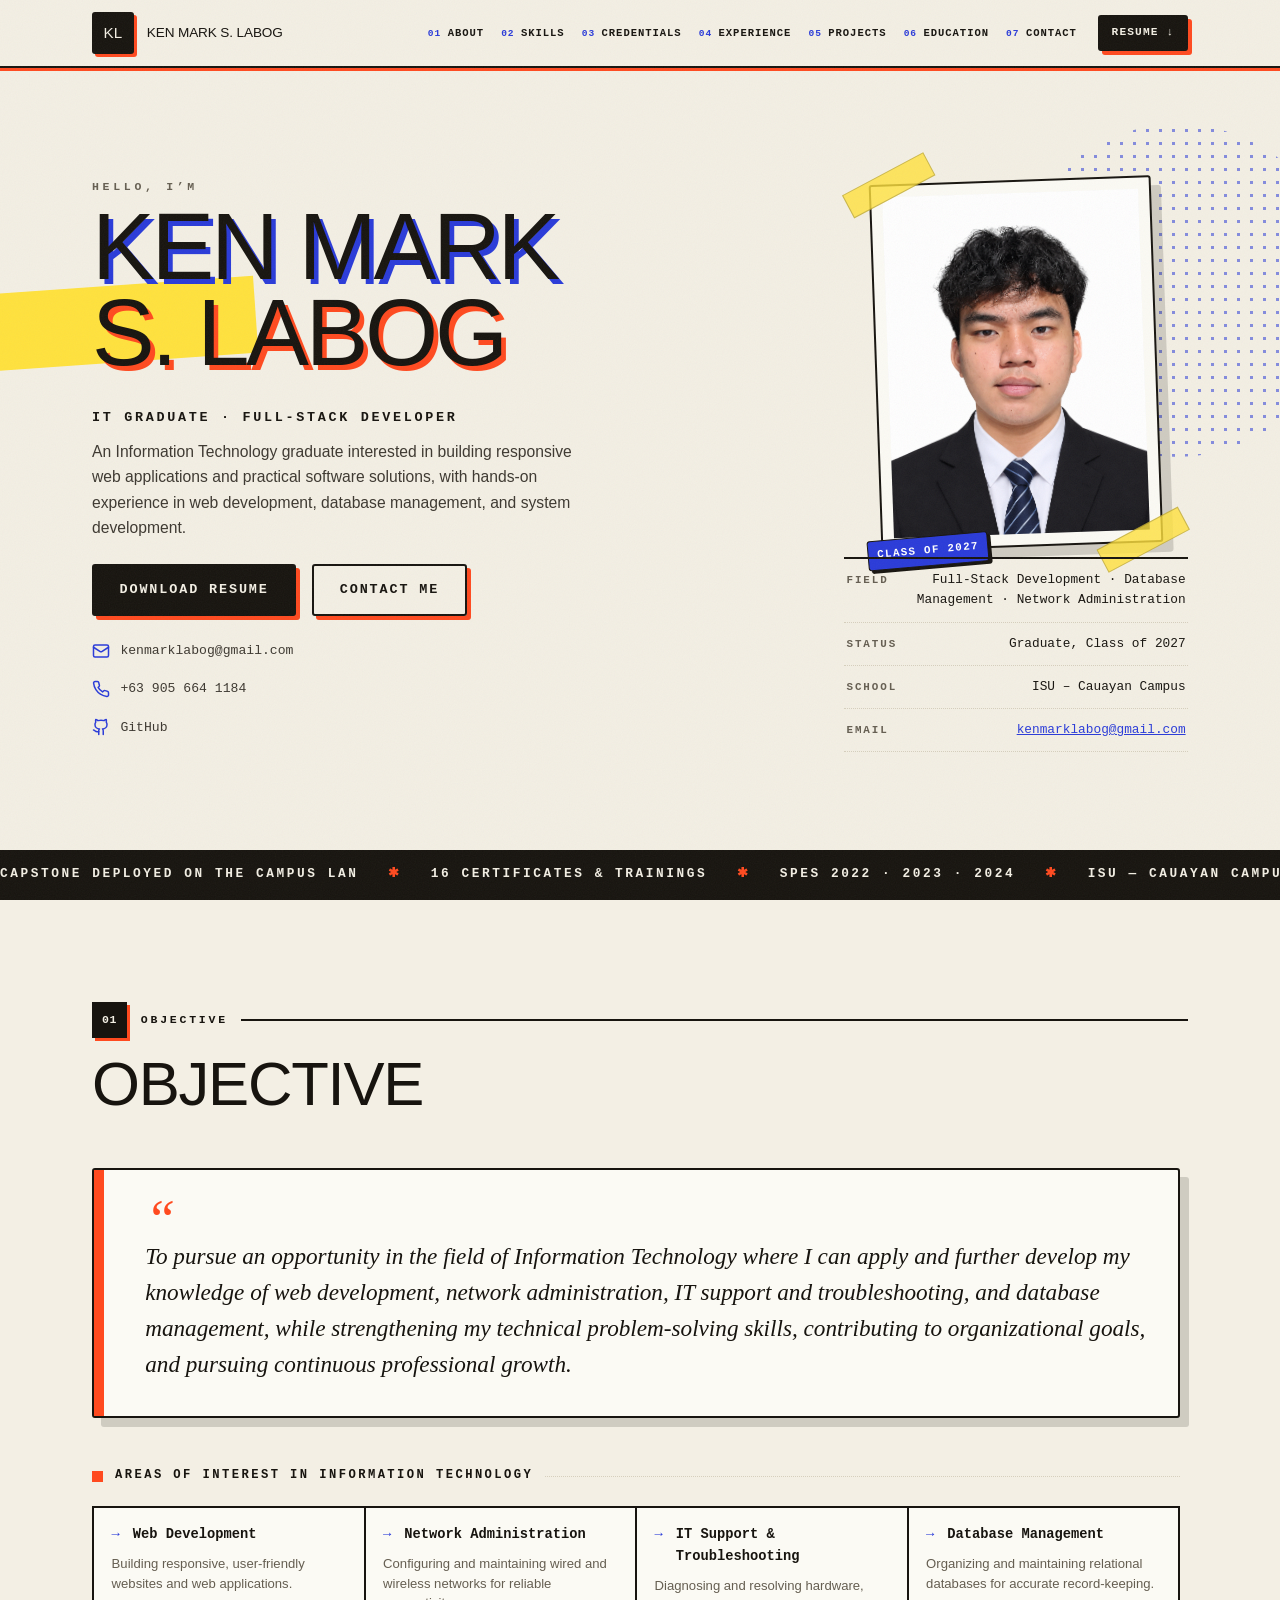
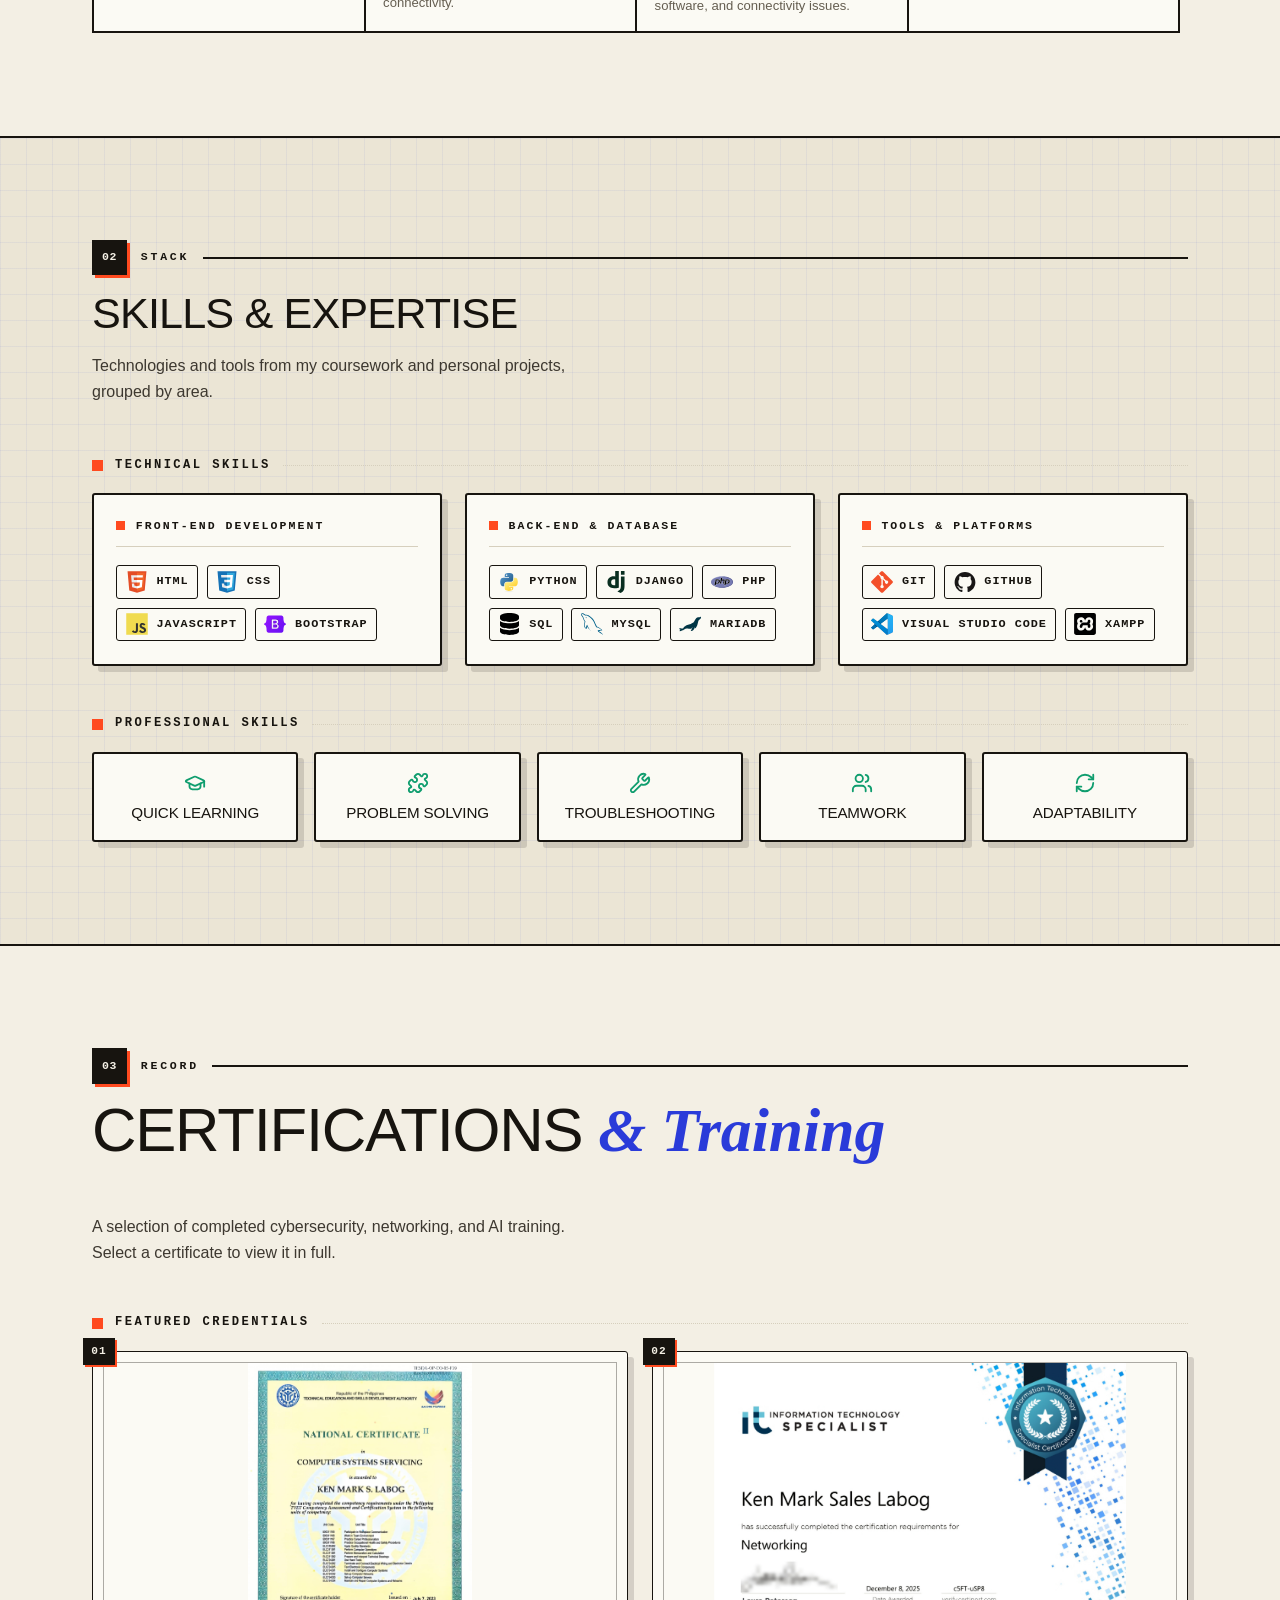
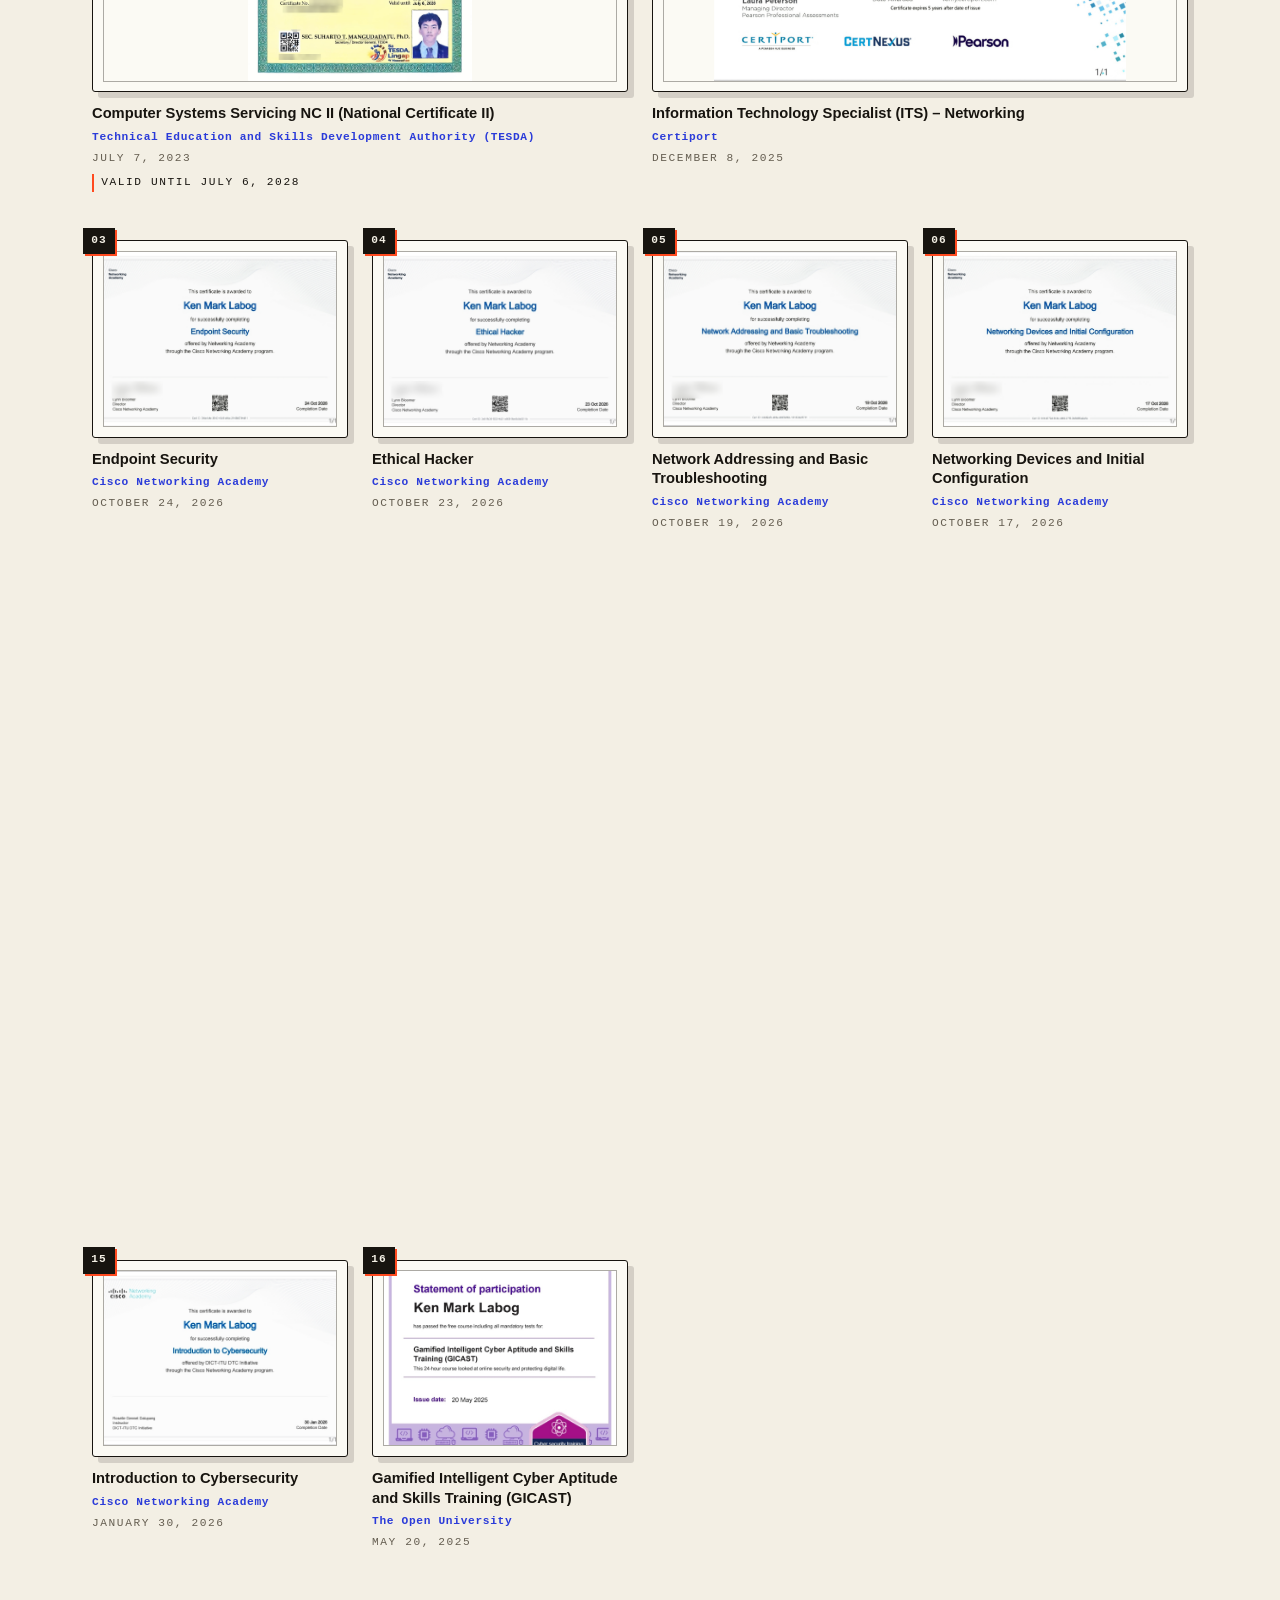
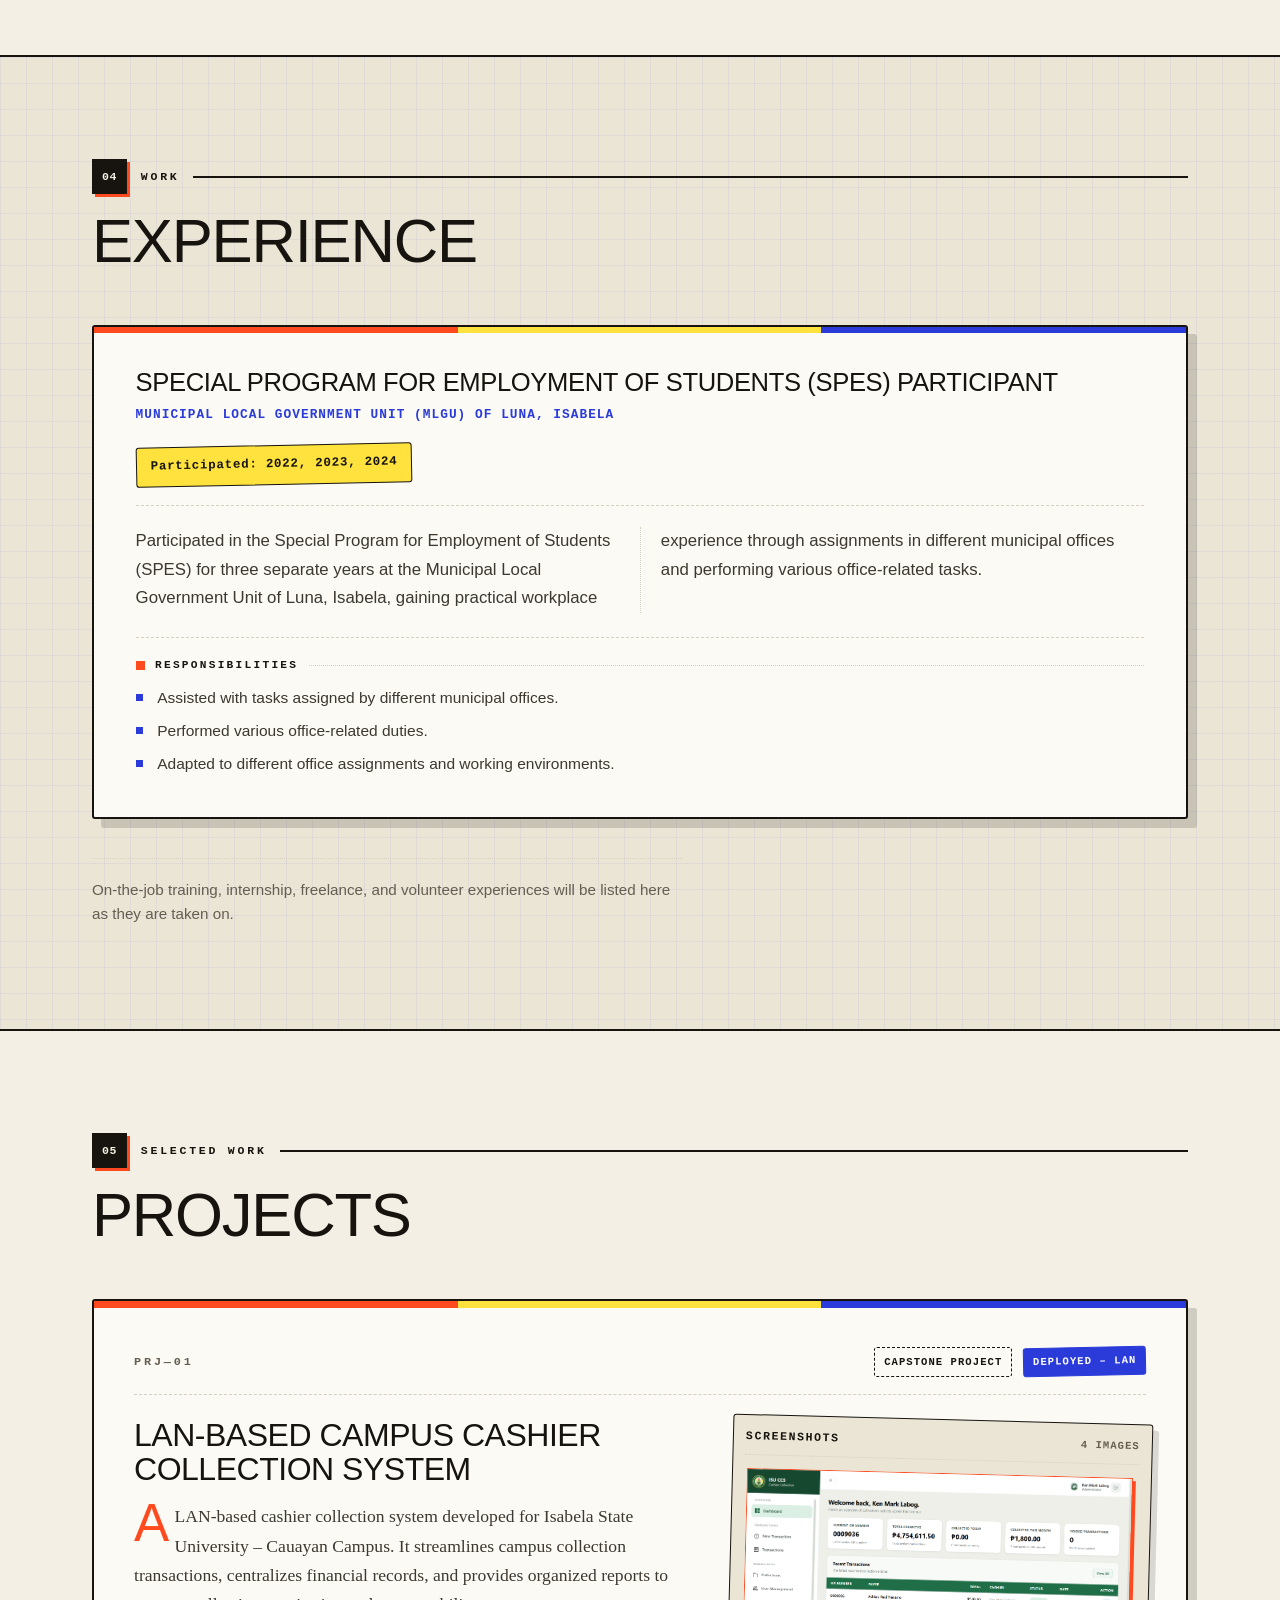
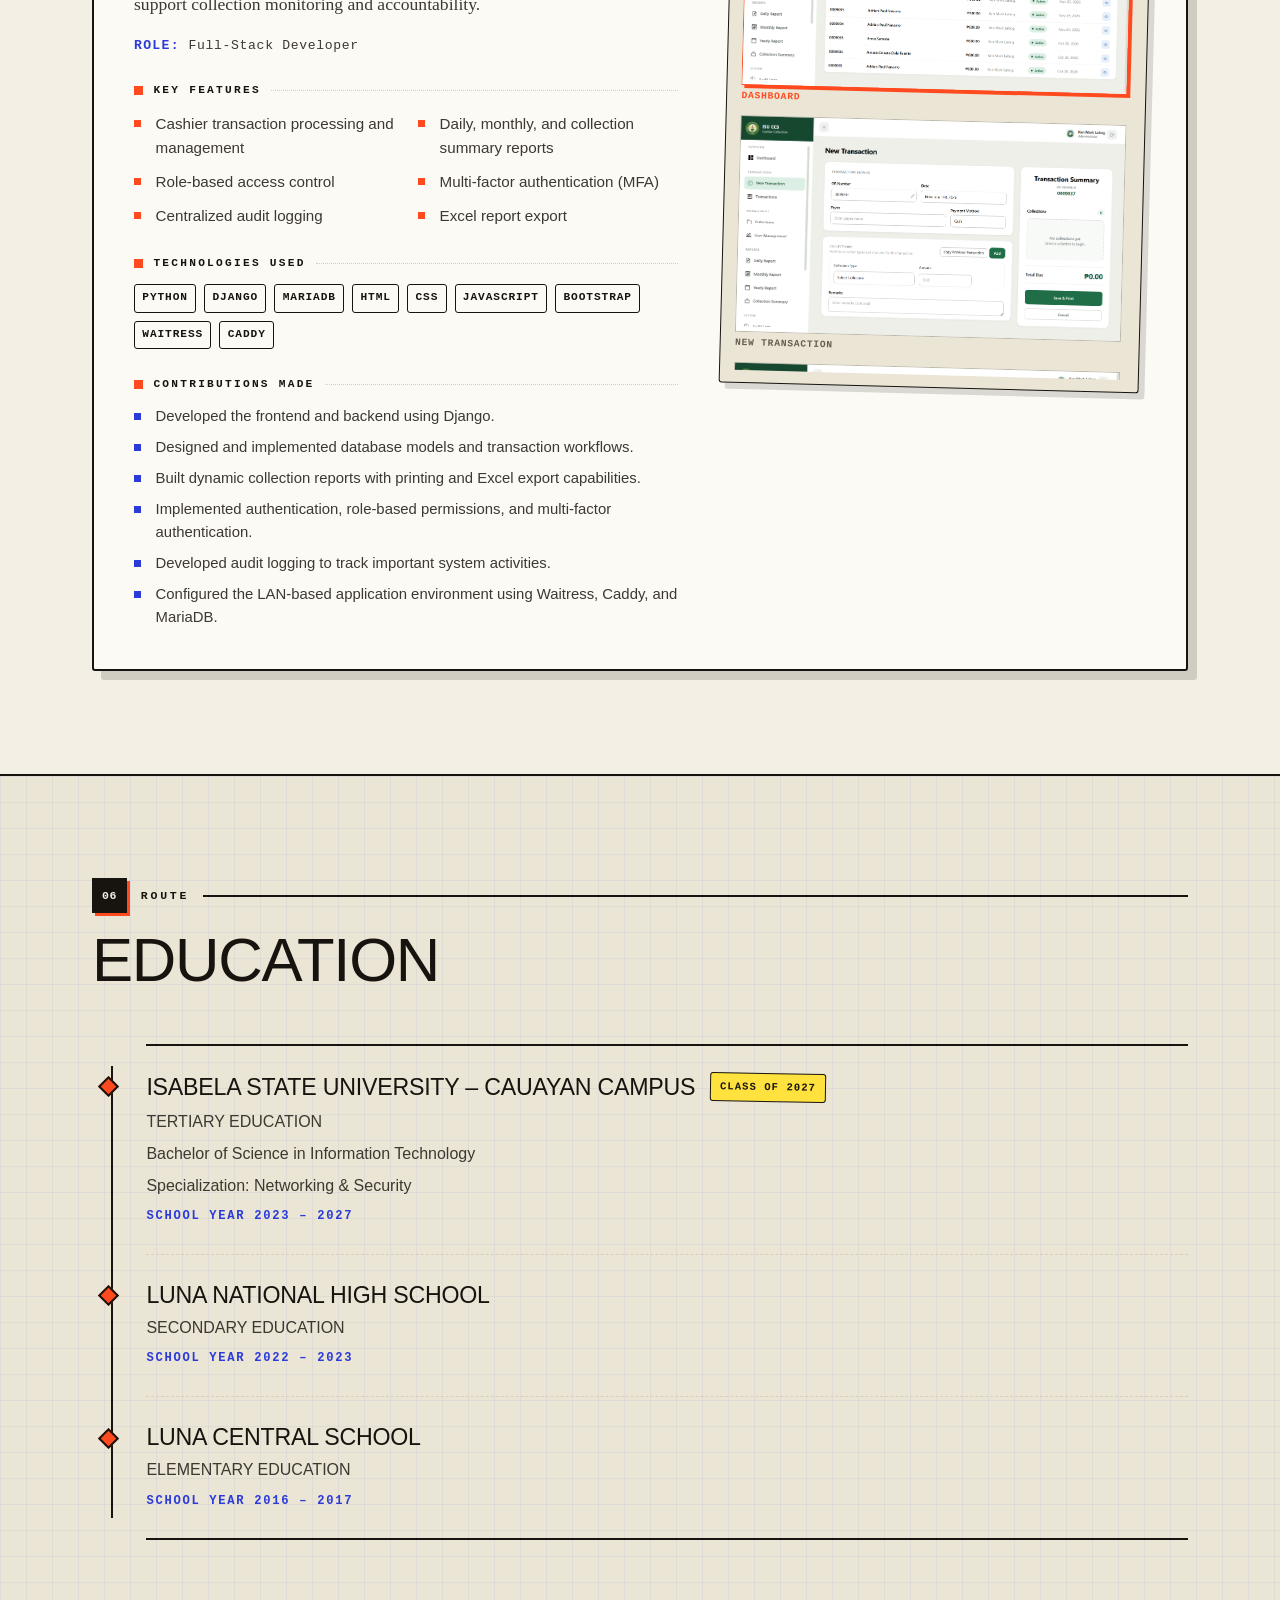
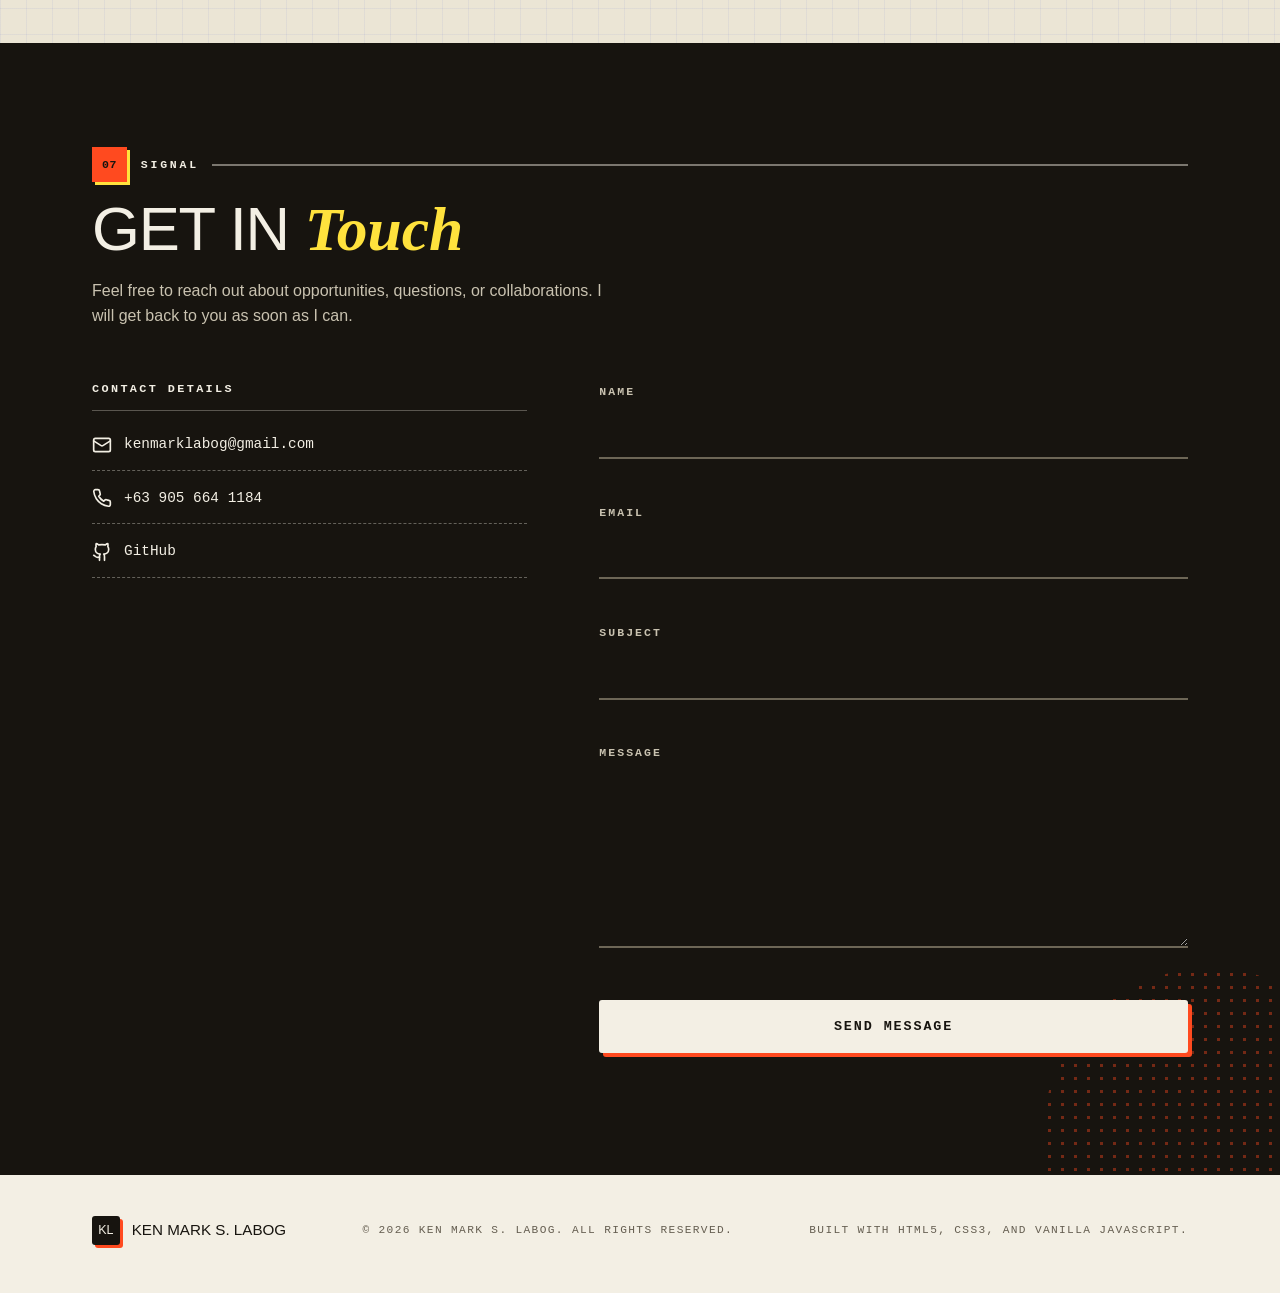
==== commit 14ec71c3: "feat: add subtle entrance, reveal, and hover polish animations - Hero cover fades/rises in on load w" ====
--- a/index.html
+++ b/index.html
@@ -194,7 +194,7 @@
 
         <div class="about-grid">
           <div class="about-content">
-            <blockquote class="objective">
+            <blockquote class="objective reveal">
               <span class="objective-mark" aria-hidden="true">&ldquo;</span>
               To pursue an opportunity in the field of Information Technology where I
               can apply and further develop my knowledge of web development, network
@@ -203,21 +203,21 @@
               organizational goals, and pursuing continuous professional growth.
             </blockquote>
 
-            <h3 class="sub-label">Areas of Interest in Information Technology</h3>
+            <h3 class="sub-label reveal">Areas of Interest in Information Technology</h3>
             <ul class="leader-list">
-              <li>
+              <li class="reveal">
                 <span class="leader-key">Web Development</span>
                 <span class="leader-desc">Building responsive, user-friendly websites and web applications.</span>
               </li>
-              <li>
+              <li class="reveal">
                 <span class="leader-key">Network Administration</span>
                 <span class="leader-desc">Configuring and maintaining wired and wireless networks for reliable connectivity.</span>
               </li>
-              <li>
+              <li class="reveal">
                 <span class="leader-key">IT Support &amp; Troubleshooting</span>
                 <span class="leader-desc">Diagnosing and resolving hardware, software, and connectivity issues.</span>
               </li>
-              <li>
+              <li class="reveal">
                 <span class="leader-key">Database Management</span>
                 <span class="leader-desc">Organizing and maintaining relational databases for accurate record-keeping.</span>
               </li>
@@ -236,7 +236,7 @@
           <p class="section-desc">Technologies and tools from my coursework and personal projects, grouped by area.</p>
         </header>
 
-        <h3 class="sub-label">Technical Skills</h3>
+        <h3 class="sub-label reveal">Technical Skills</h3>
         <!-- Technology icons: vendored locally under assets/images/icons/ —
              Devicon (CC BY 3.0), Font Awesome Free (CC BY 4.0),
              Simple Icons (CC0), Lucide (ISC). No runtime dependencies. -->
@@ -272,7 +272,7 @@
           </li>
         </ul>
 
-        <h3 class="sub-label">Professional Skills</h3>
+        <h3 class="sub-label reveal">Professional Skills</h3>
         <ul class="strength-strip">
           <li class="strength-card reveal">
             <img class="strength-icon" src="assets/images/icons/prof-learning.svg" alt="" width="22" height="22" loading="lazy">
@@ -529,7 +529,7 @@
         </header>
 
         <div class="contact-grid">
-          <div class="contact-info">
+          <div class="contact-info reveal">
             <h3 class="contact-subtitle">Contact Details</h3>
             <ul class="contact-list">
               <li>
@@ -560,7 +560,7 @@
               <a href="mailto:kenmarklabog@gmail.com">kenmarklabog@gmail.com</a>.
             </p>
           </noscript>
-          <form class="contact-form" action="#" method="post" novalidate>
+          <form class="contact-form reveal" action="#" method="post" novalidate>
             <div class="form-field">
               <label for="contact-name">Name</label>
               <input id="contact-name" name="name" type="text" autocomplete="name" required aria-describedby="contact-name-error">
--- a/assets/css/styles.css
+++ b/assets/css/styles.css
@@ -692,6 +692,41 @@
   line-height: 1.6;
   color: var(--body);
 }
+
+/* Cover entrance: a gentle fade + rise on page load, one beat per block
+   (heading → role → intro → buttons → contact → portrait → spec table).
+   Opacity/translate only — never layout-affecting — and gated behind .js so
+   the cover renders fully visible without JavaScript. Keyframes carry the
+   hidden state (fill: both), so no element is ever stuck invisible if the
+   animation itself is unavailable. */
+@keyframes hero-rise {
+  from {
+    opacity: 0;
+    translate: 0 18px;
+  }
+  to {
+    opacity: 1;
+    translate: 0 0;
+  }
+}
+
+.js .hero-title,
+.js .hero-role,
+.js .hero-intro,
+.js .hero-actions,
+.js .hero-contact,
+.js .hero-media,
+.js .hero-spec {
+  animation: hero-rise 0.65s var(--ease) both;
+}
+
+.js .hero-title { animation-delay: 0.05s; }
+.js .hero-role { animation-delay: 0.16s; }
+.js .hero-intro { animation-delay: 0.22s; }
+.js .hero-media { animation-delay: 0.26s; }
+.js .hero-actions { animation-delay: 0.3s; }
+.js .hero-contact { animation-delay: 0.36s; }
+.js .hero-spec { animation-delay: 0.44s; }
 
 /* Desktop only: tuck the content block up beneath the H1 — the portrait
    stretches grid row 1, which otherwise leaves a large void under the name. */
@@ -2579,6 +2614,31 @@
 .js .strength-card.reveal.is-visible:nth-child(4) { --stagger: 0.15s; }
 .js .strength-card.reveal.is-visible:nth-child(5) { --stagger: 0.2s; }
 
+/* Interest tiles use the same gentle cascade; the tile's own background-color
+   hover transition is re-listed so it survives the .reveal override. */
+.js .leader-list li.reveal.is-visible {
+  --stagger: 0s;
+  transition:
+    opacity 0.55s var(--ease) var(--stagger),
+    translate 0.55s var(--ease),
+    background-color var(--t-base) var(--ease);
+}
+
+.js .leader-list li.reveal.is-visible:nth-child(2) { --stagger: 0.06s; }
+.js .leader-list li.reveal.is-visible:nth-child(3) { --stagger: 0.12s; }
+.js .leader-list li.reveal.is-visible:nth-child(4) { --stagger: 0.18s; }
+
+/* The project card reveals like everything else, but its hover lift rides on
+   `transform`/`box-shadow` — re-add them here so the lift eases instead of
+   snapping (same treatment the skill/strength cards already get above). */
+.js .project.reveal.is-visible {
+  transition:
+    opacity 0.55s var(--ease),
+    translate 0.55s var(--ease),
+    transform var(--t-base) var(--ease),
+    box-shadow var(--t-base) var(--ease);
+}
+
 /* 13. RESUME + PRINT
    -------------------------------------------------------------------------- */
 body.resume-page {
@@ -2826,6 +2886,25 @@
     display: block;
     min-height: 0;
     padding-top: 0;
+  }
+
+  /* Never print an entrance or reveal mid-flight: paper gets everything
+     at its natural, fully visible state. */
+  .js .reveal {
+    opacity: 1 !important;
+    translate: none !important;
+  }
+
+  .js .hero-title,
+  .js .hero-role,
+  .js .hero-intro,
+  .js .hero-actions,
+  .js .hero-contact,
+  .js .hero-media,
+  .js .hero-spec {
+    animation: none !important;
+    opacity: 1 !important;
+    translate: none !important;
   }
 }
 
@@ -3160,8 +3239,10 @@
   *::before,
   *::after {
     animation-duration: 0.01ms !important;
+    animation-delay: 0s !important;
     animation-iteration-count: 1 !important;
     transition-duration: 0.01ms !important;
+    transition-delay: 0s !important;
   }
 
   .ticker-track {
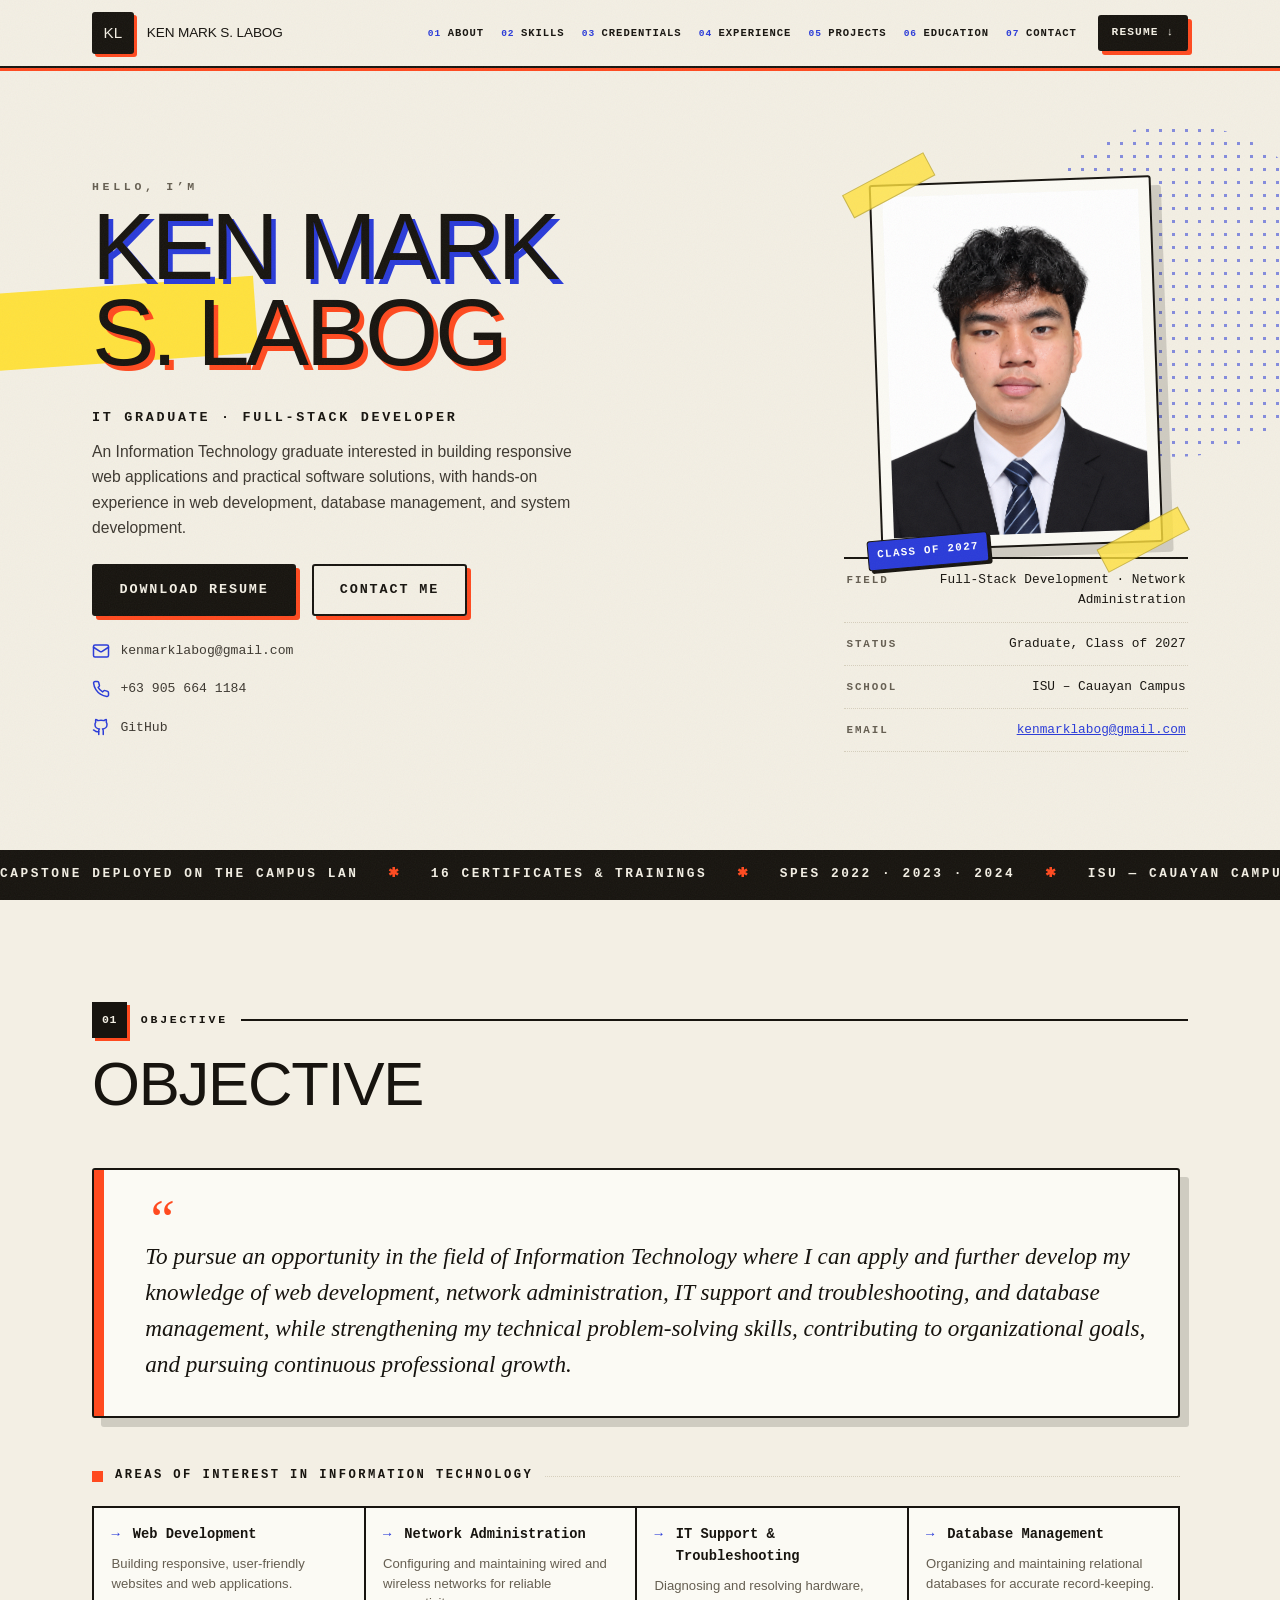
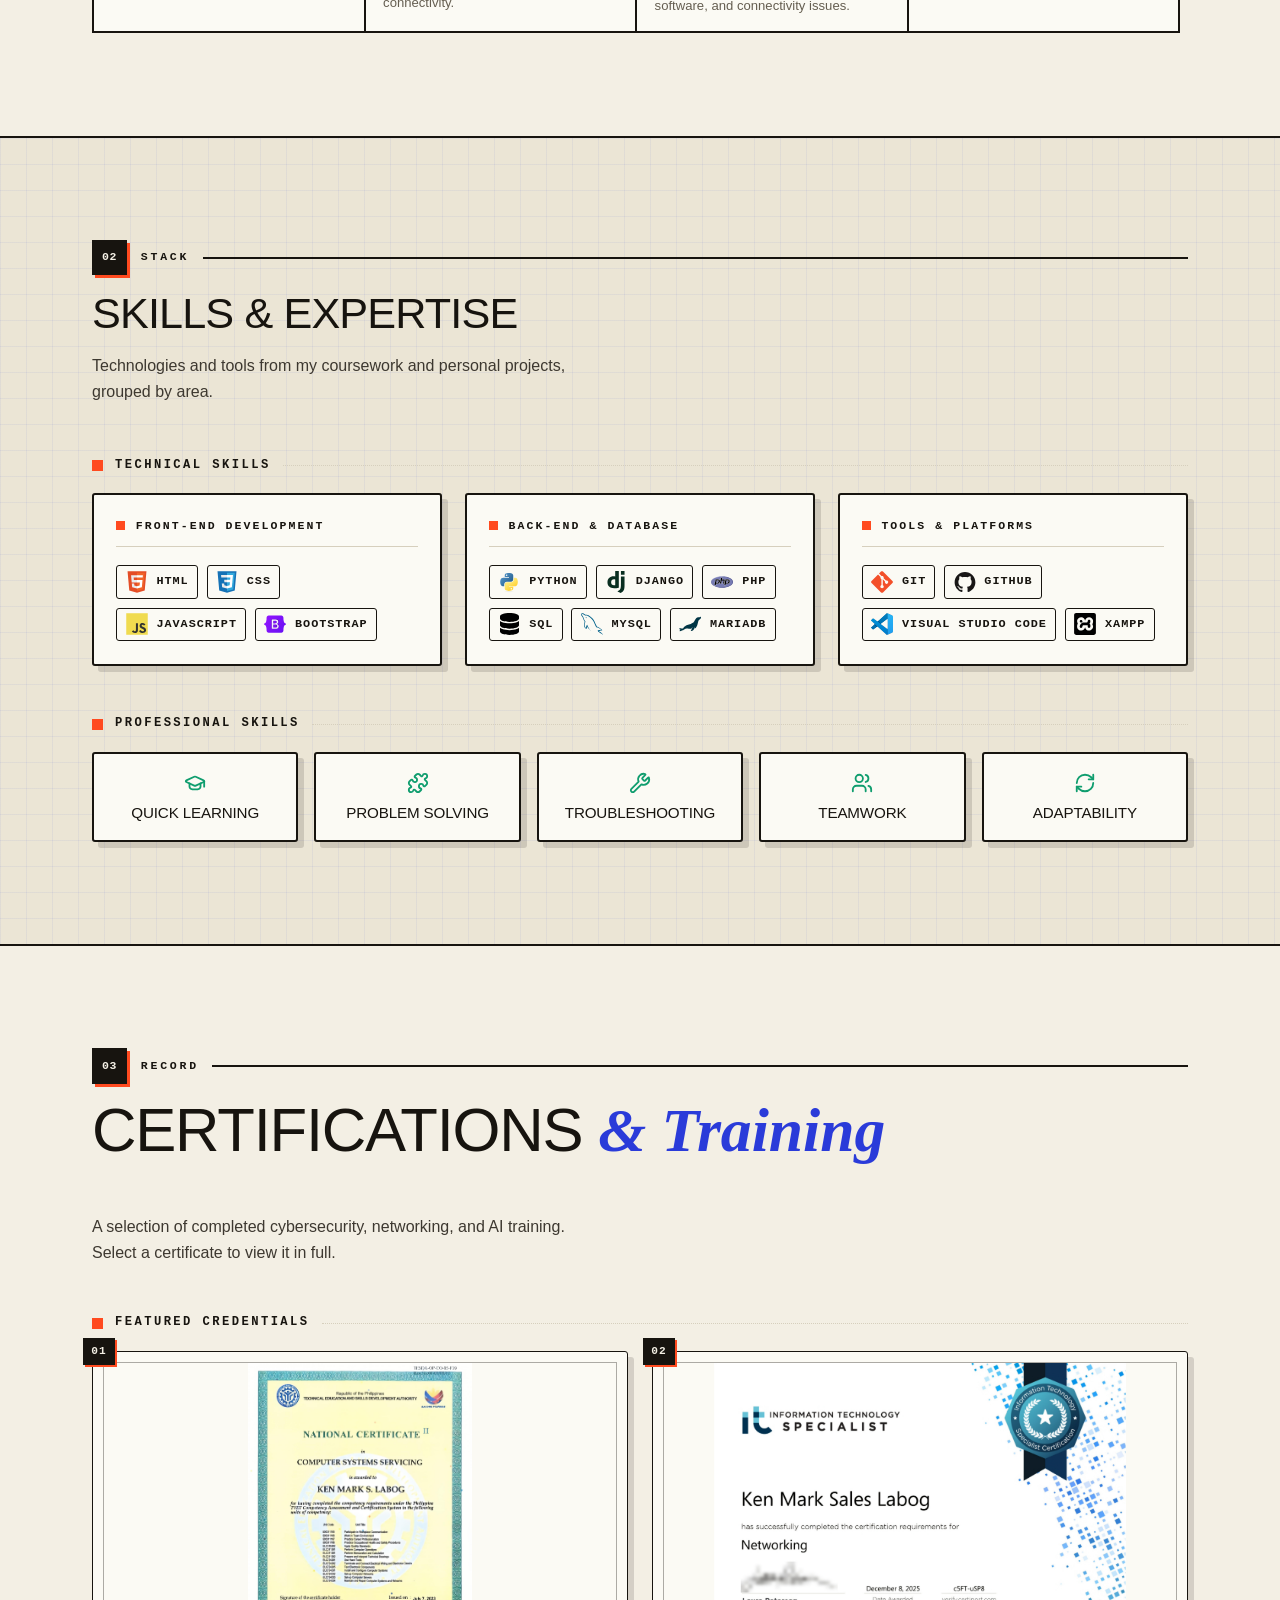
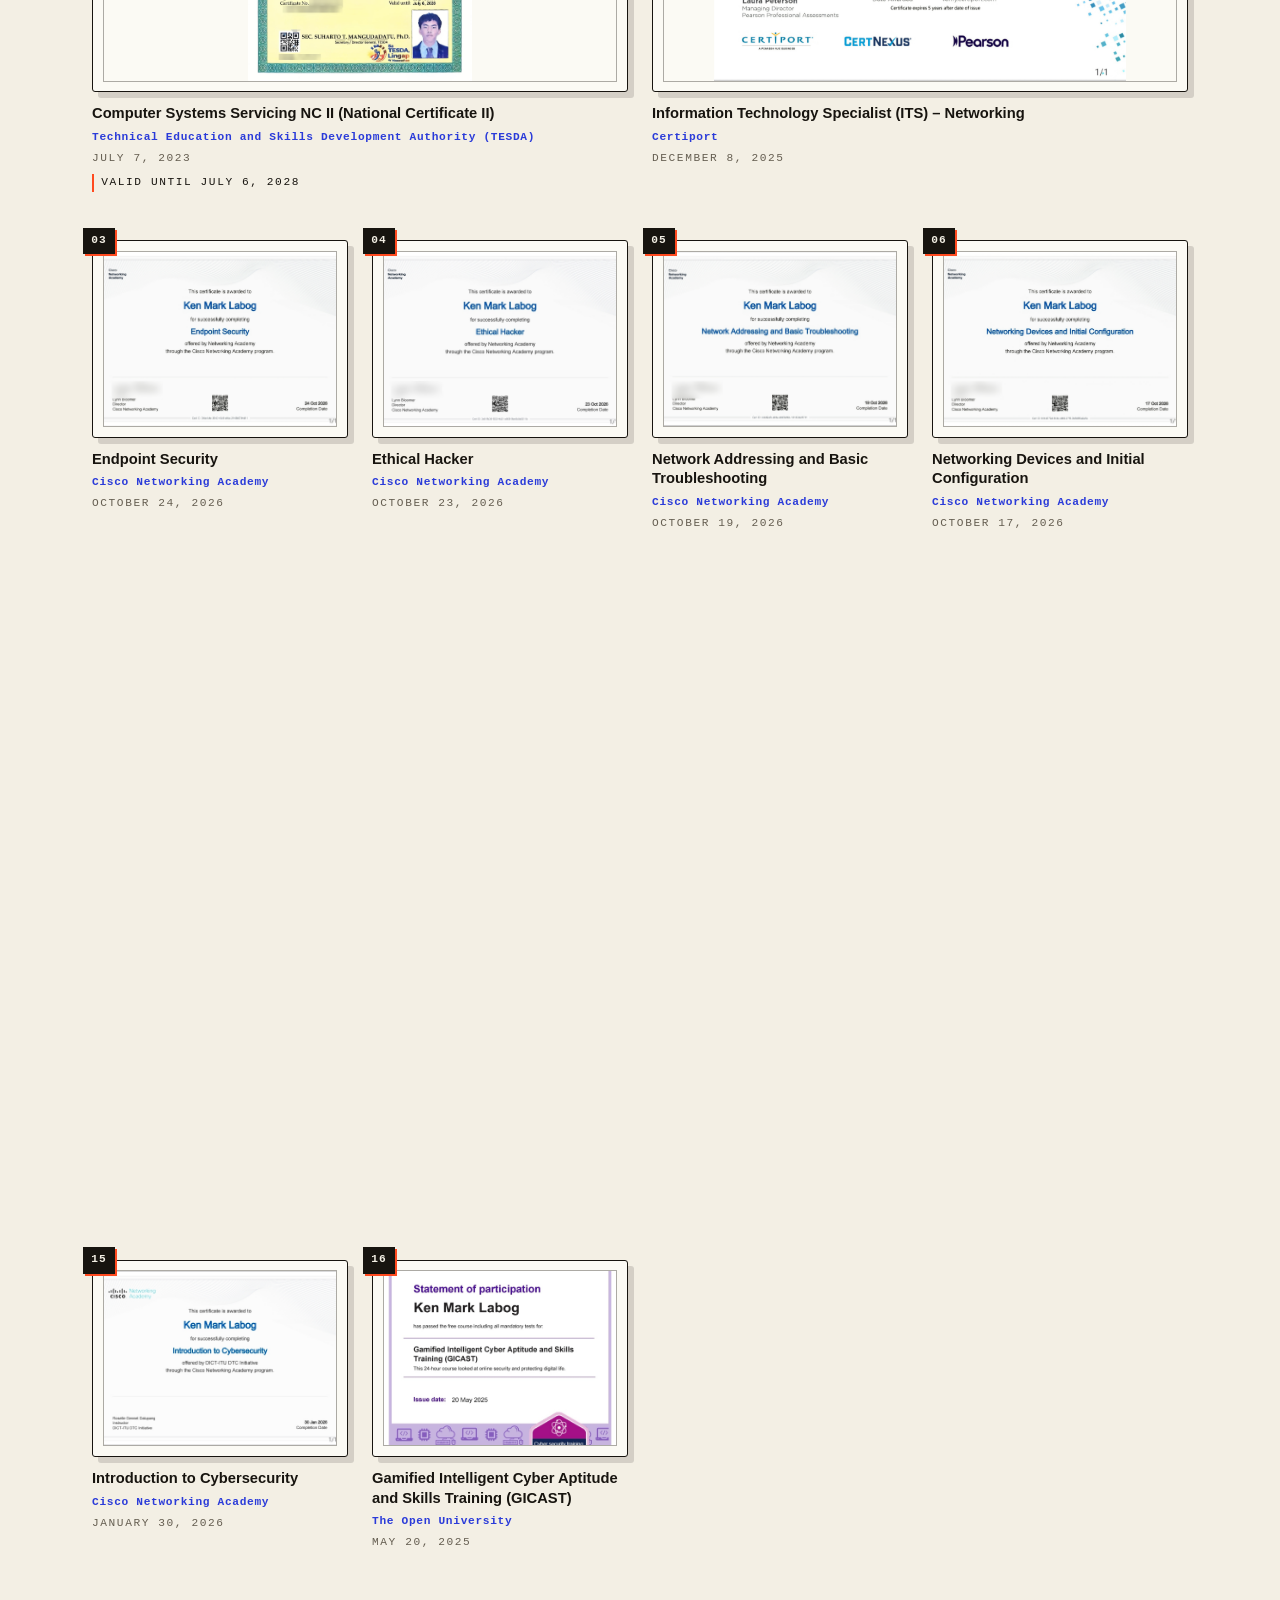
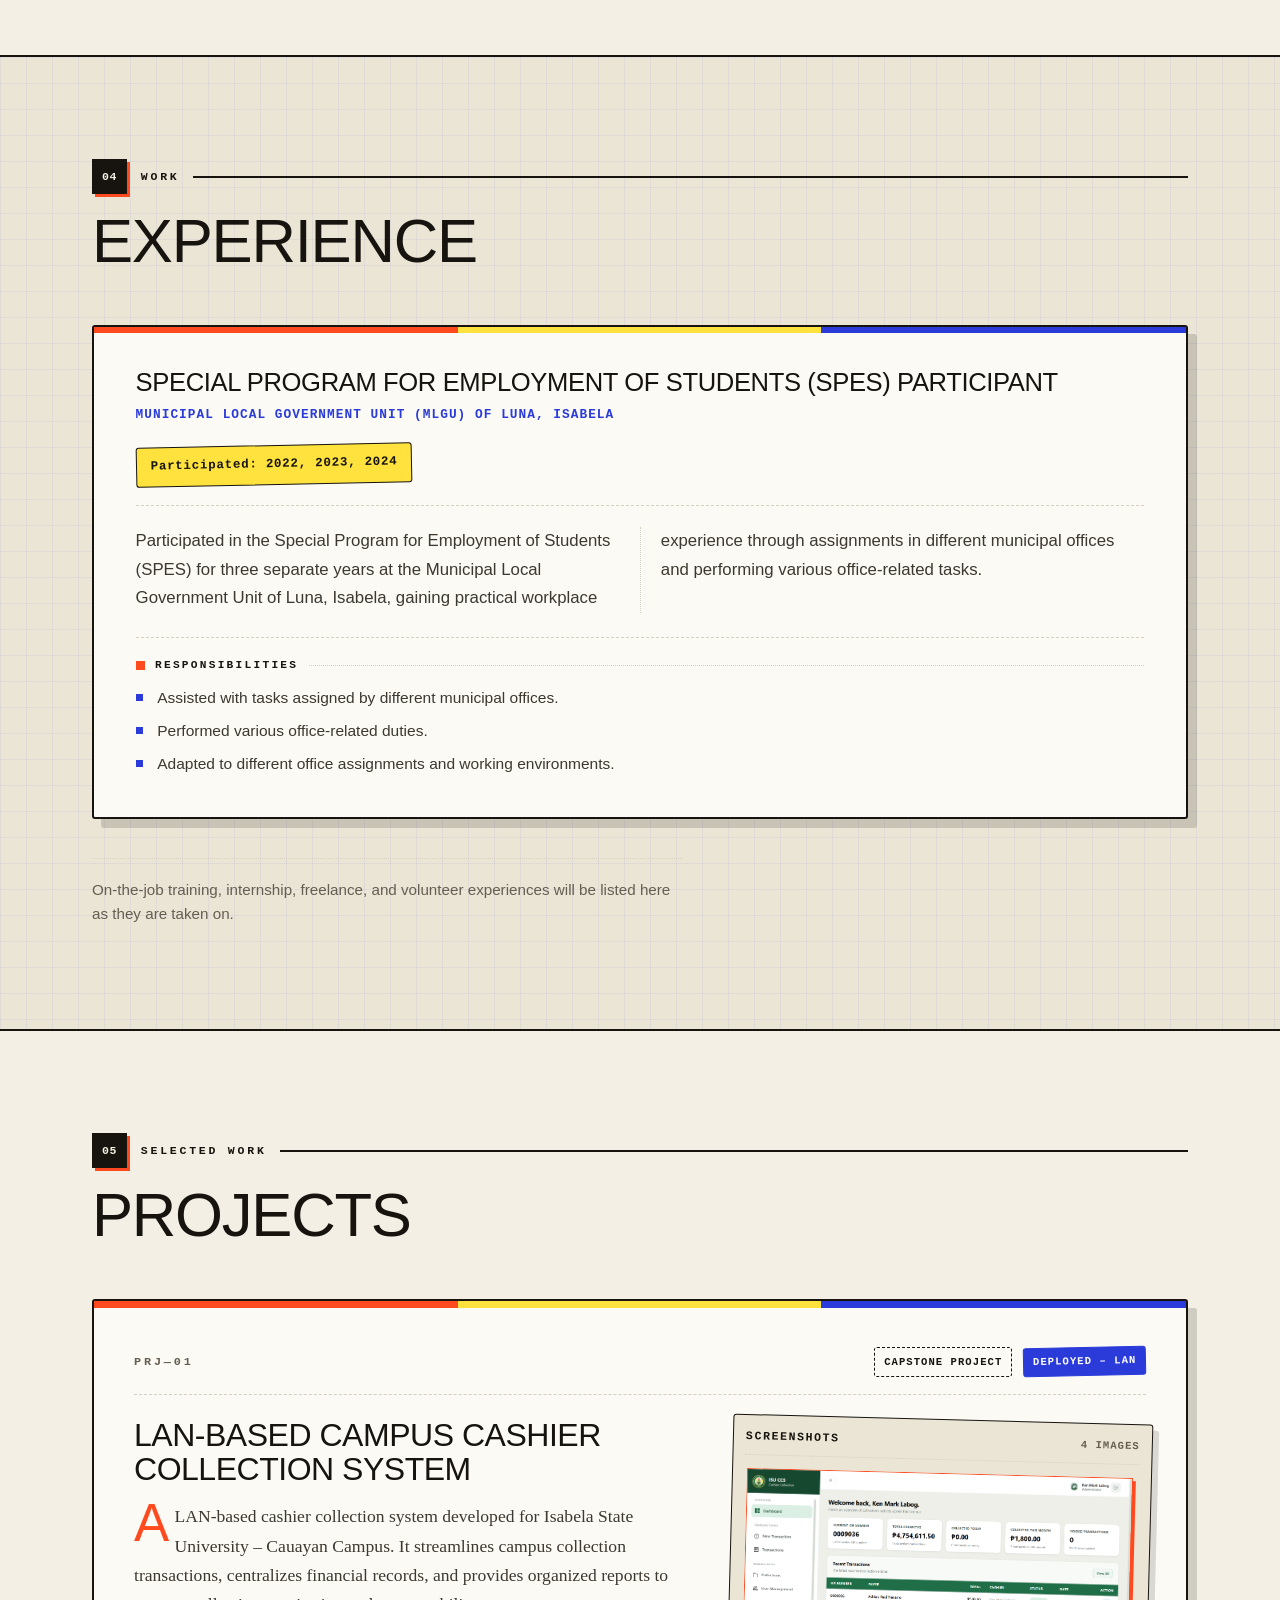
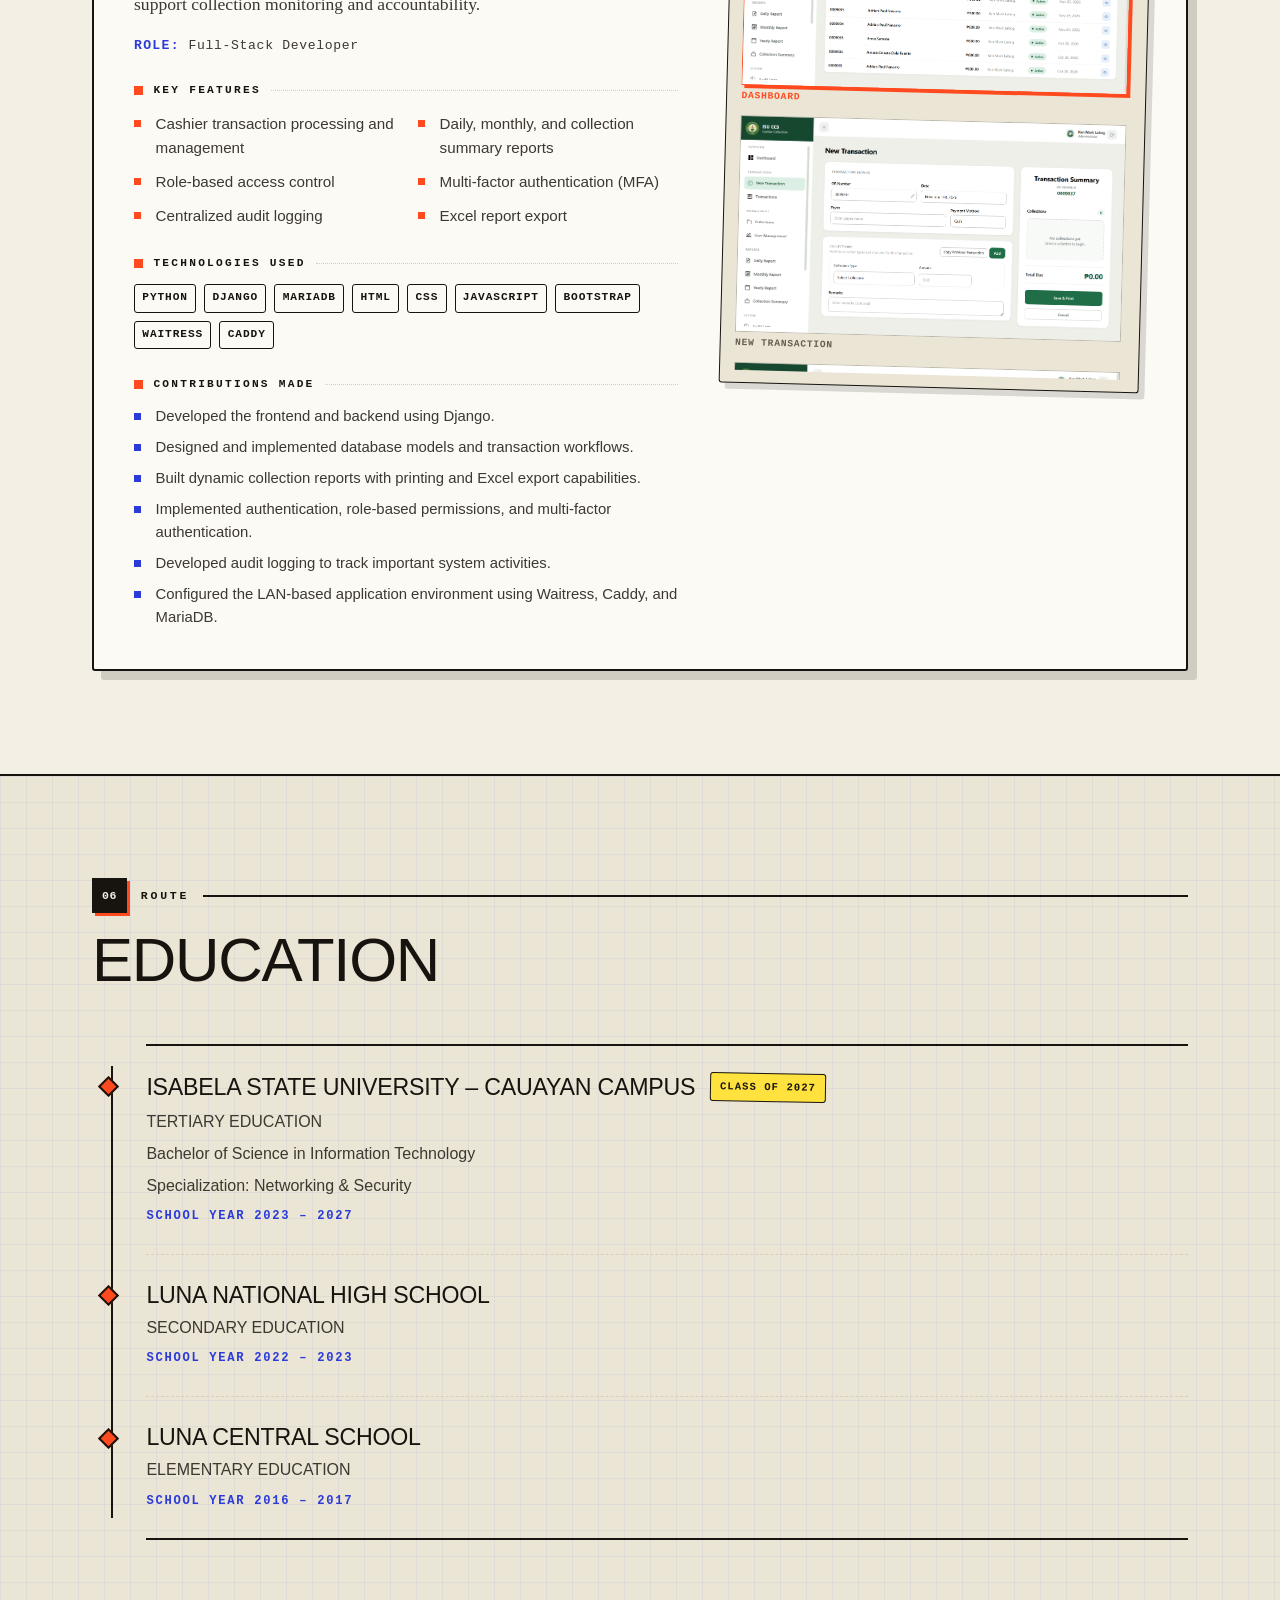
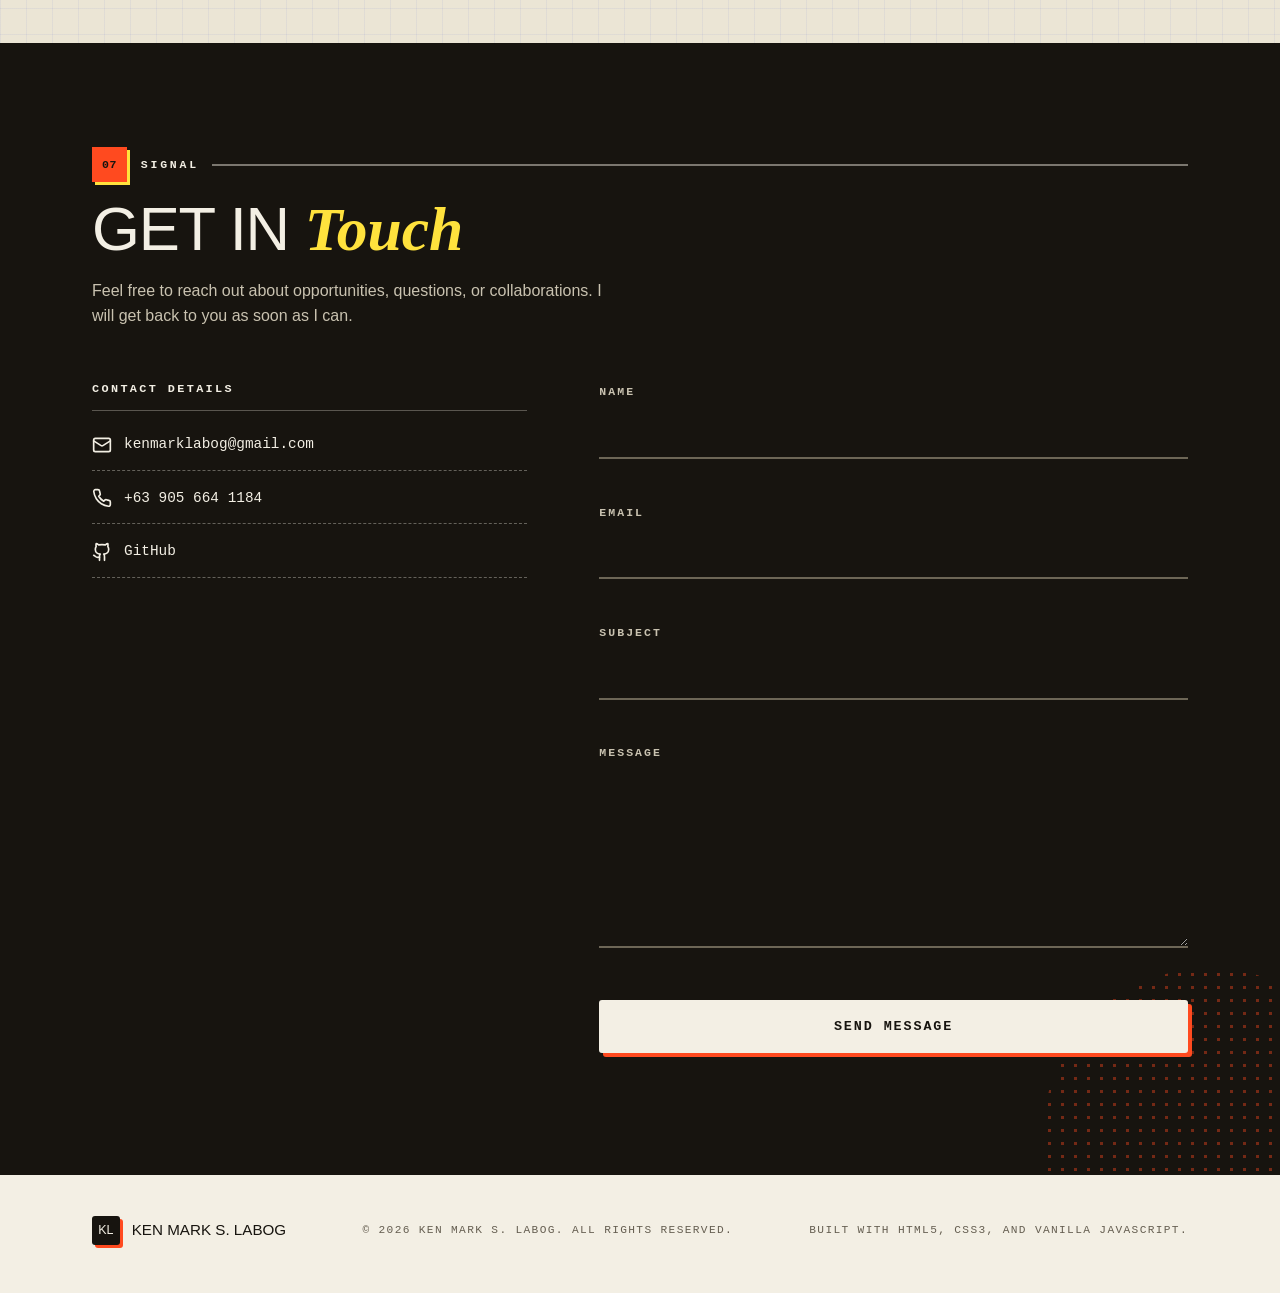
==== commit dc431156: "Improve portfolio layout and hero section" ====
--- a/index.html
+++ b/index.html
@@ -157,7 +157,7 @@
           <dl class="spec-table hero-spec">
             <div class="spec-row">
               <dt>Field</dt>
-              <dd>Full-Stack Development &middot; Database Management &middot; Network Administration</dd>
+              <dd>Full-Stack Development &middot; Network Administration</dd>
             </div>
             <div class="spec-row">
               <dt>Status</dt>
--- a/assets/css/styles.css
+++ b/assets/css/styles.css
@@ -717,7 +717,7 @@
 .js .hero-contact,
 .js .hero-media,
 .js .hero-spec {
-  animation: hero-rise 0.65s var(--ease) both;
+  animation: hero-rise 0.90s var(--ease) both;
 }
 
 .js .hero-title { animation-delay: 0.05s; }
@@ -779,6 +779,8 @@
 .hero-media {
   grid-column: 2;
   grid-row: 1;
+  position: relative;
+  z-index: 2;
   margin-top: 0.55rem;
   display: flex;
   flex-direction: column;
@@ -858,6 +860,8 @@
 .hero-spec {
   grid-column: 2;
   grid-row: 2;
+  position: relative;
+  z-index: 1;
   margin-top: 0.6rem;
 }
 
@@ -2998,7 +3002,7 @@
   .hero-title {
     margin-top: 2rem;
     /* Slightly larger name on the stacked cover for better prominence. */
-    font-size: clamp(3.1rem, 8vw, 6.3rem);
+    font-size: clamp(3.4rem, 8vw, 6.3rem);
     text-align: center;
   }
 
@@ -3019,11 +3023,11 @@
 
   .hero-spec {
     margin-top: 1.35rem;
-    text-align: center;
+    text-align: left;
   }
 
   .hero-spec .spec-row {
-    justify-content: center;
+    justify-content: space-between;
     gap: 0.6rem;
   }
 
